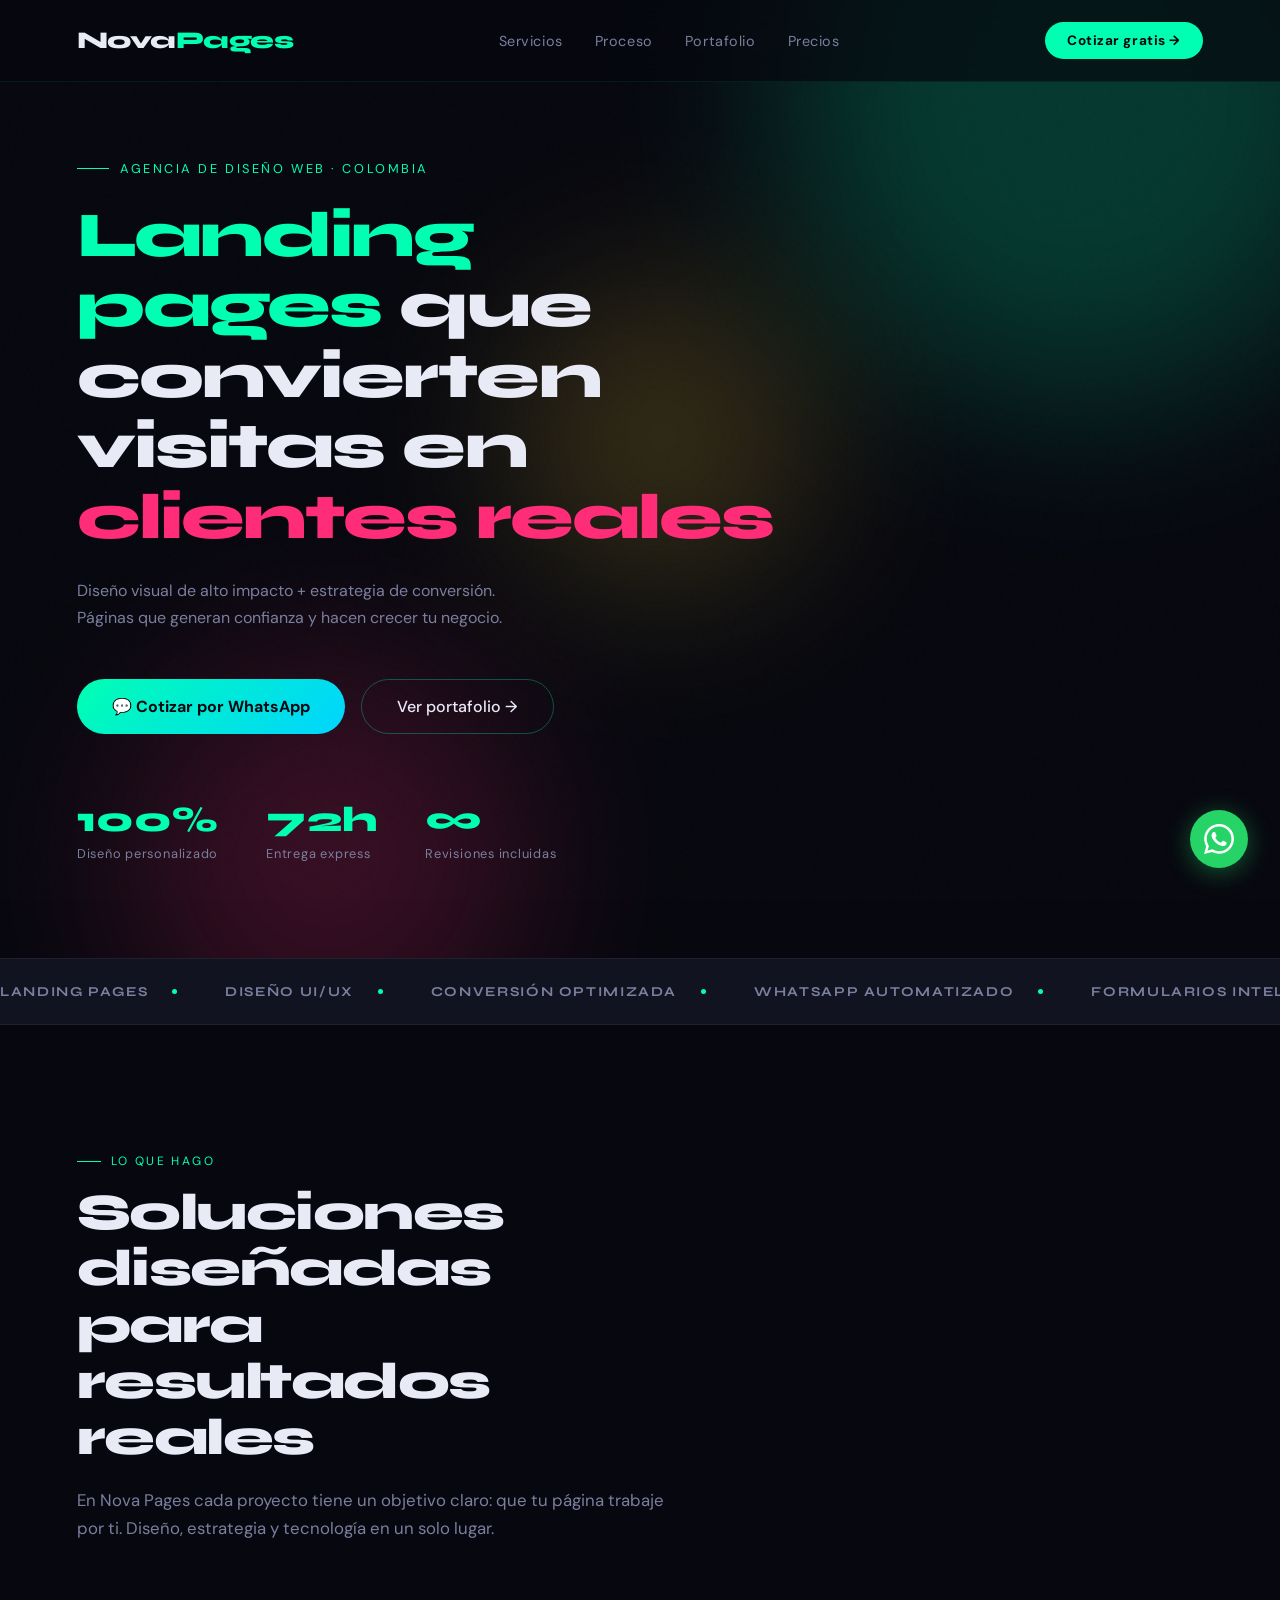
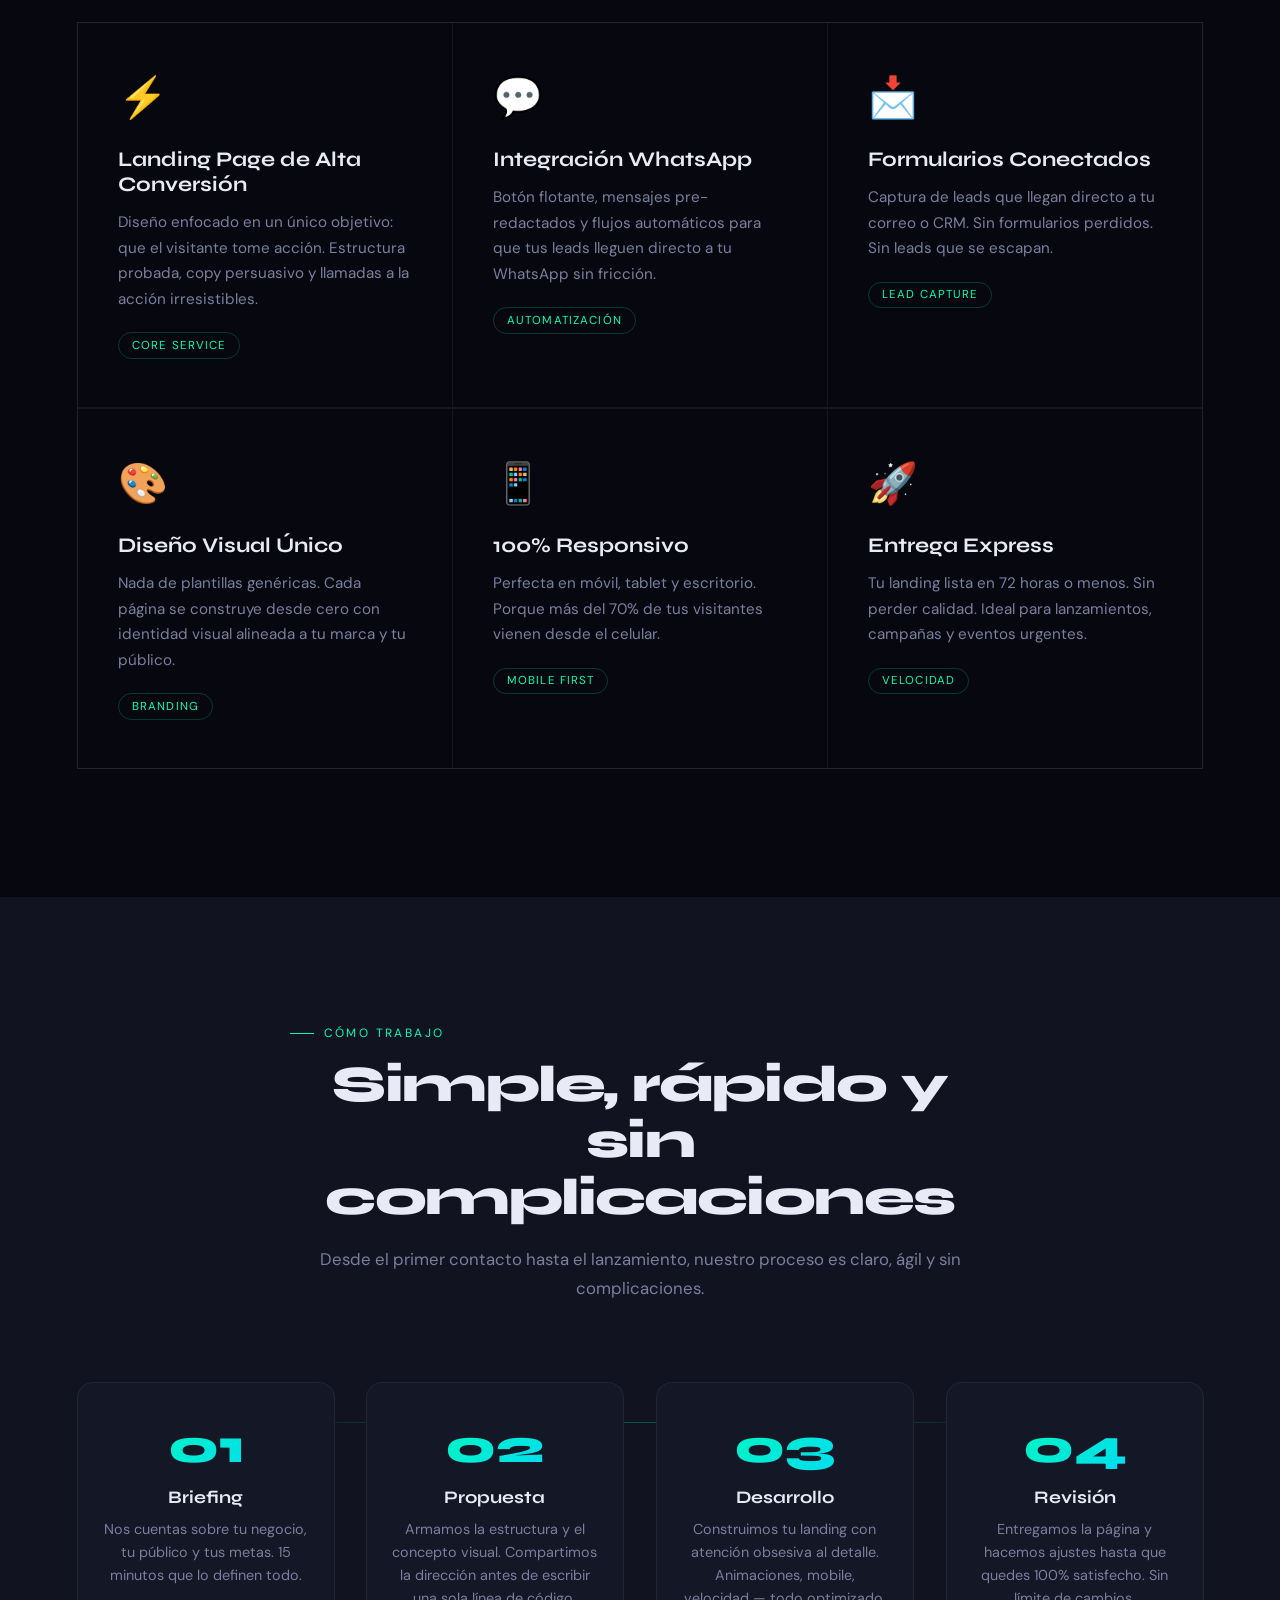
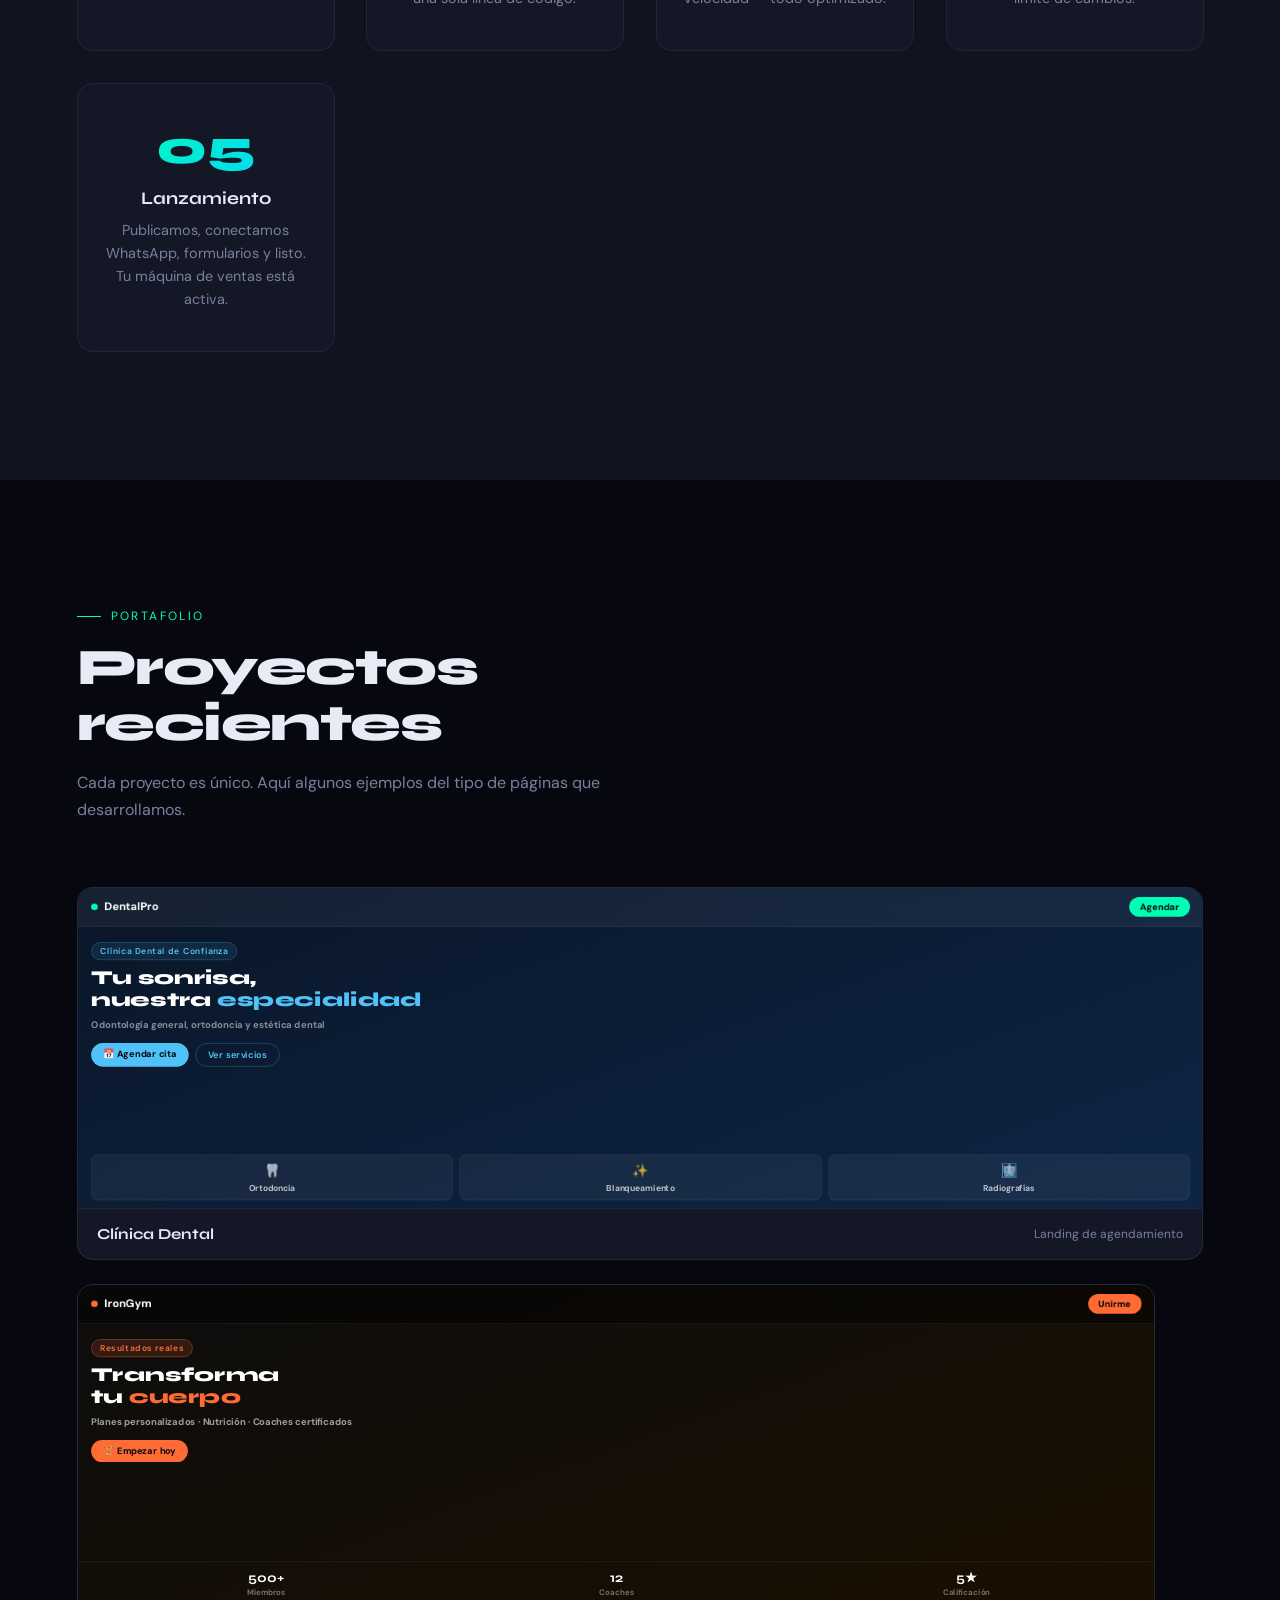
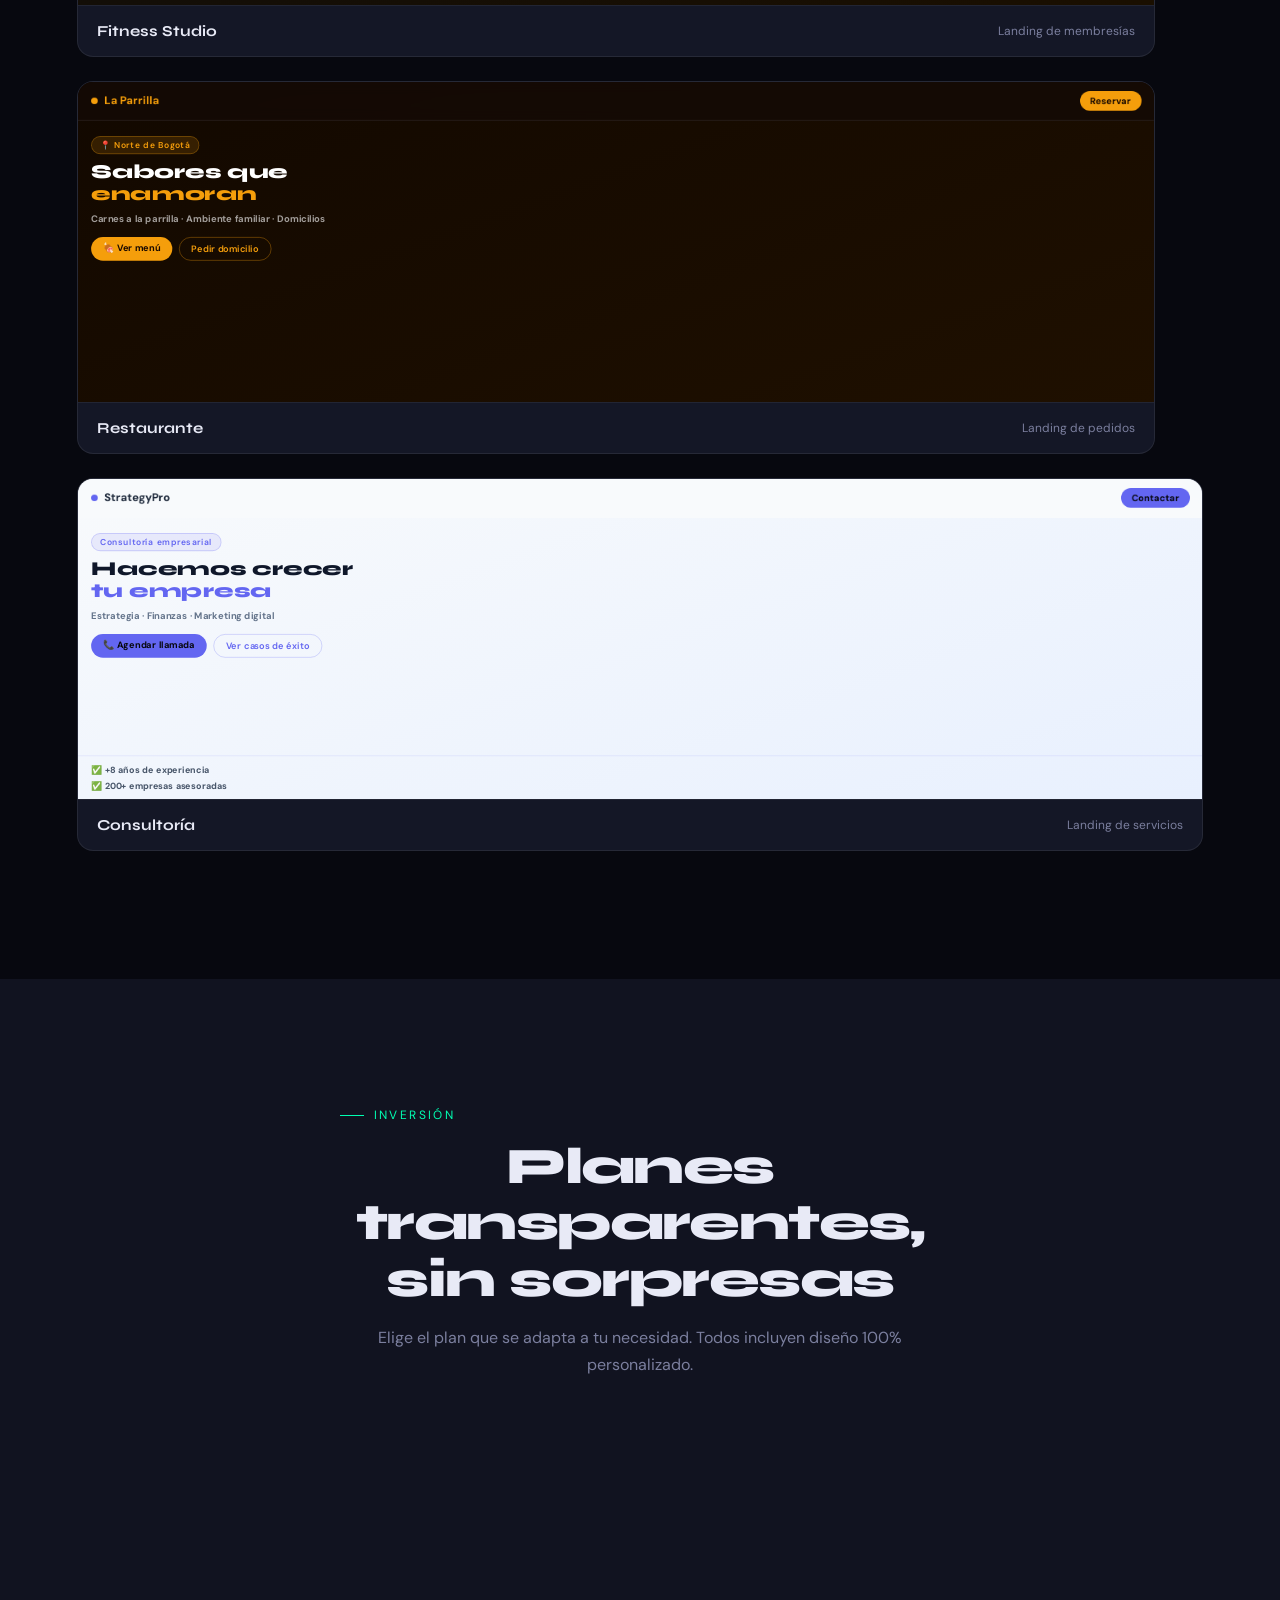
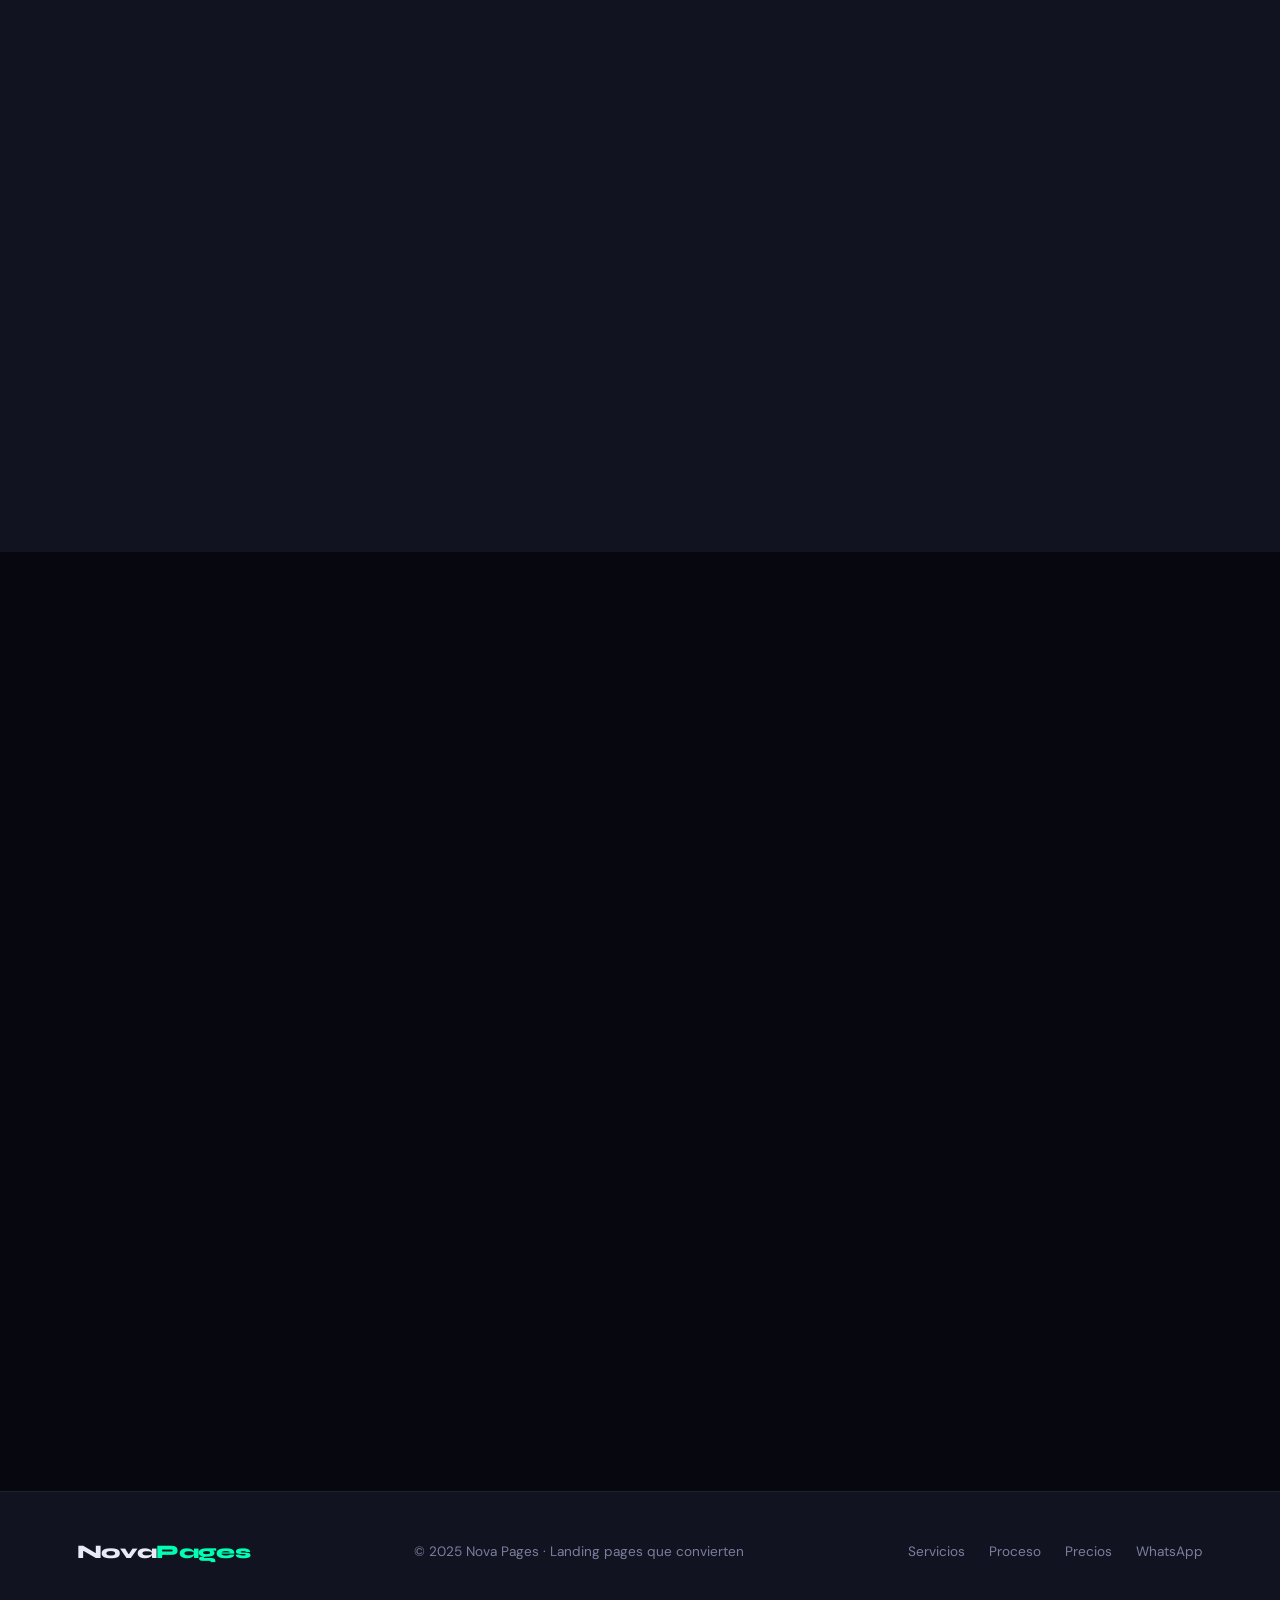
==== index.html @ 088a4b04 "Rename nova-pages.html to index.html" ====
<!DOCTYPE html>
<html lang="es">
<head>
<meta charset="UTF-8">
<meta name="viewport" content="width=device-width, initial-scale=1.0">
<title>Nova Pages — Landing Pages que Convierten</title>
<link href="https://fonts.googleapis.com/css2?family=Syne:wght@400;700;800&family=DM+Sans:ital,opsz,wght@0,9..40,300;0,9..40,400;1,9..40,300&display=swap" rel="stylesheet">
<style>
  :root {
    --neon: #00FFB2;
    --electric: #FF2D78;
    --gold: #FFD13A;
    --deep: #07080F;
    --mid: #111320;
    --card: #141726;
    --text: #E8EAF6;
    --muted: #7B7F9E;
  }

  *, *::before, *::after { box-sizing: border-box; margin: 0; padding: 0; }

  html { scroll-behavior: smooth; cursor: none; }

  body {
    font-family: 'DM Sans', sans-serif;
    background: var(--deep);
    color: var(--text);
    overflow-x: hidden;
    cursor: none;
  }

  * { cursor: none !important; }

  /* CURSOR */
  .cursor-dot {
    width: 8px; height: 8px;
    background: var(--neon);
    border-radius: 50%;
    position: fixed; top: 0; left: 0;
    pointer-events: none; z-index: 9999;
    transition: transform .1s;
  }
  .cursor-ring {
    width: 36px; height: 36px;
    border: 1.5px solid var(--neon);
    border-radius: 50%;
    position: fixed; top: 0; left: 0;
    pointer-events: none; z-index: 9998;
    transition: transform .18s ease, width .2s, height .2s, border-color .2s;
    opacity: .6;
  }
  body:hover .cursor-ring { opacity: 1; }

  /* NOISE OVERLAY */
  body::before {
    content: '';
    position: fixed; inset: 0;
    background-image: url("data:image/svg+xml,%3Csvg viewBox='0 0 256 256' xmlns='http://www.w3.org/2000/svg'%3E%3Cfilter id='noise'%3E%3CfeTurbulence type='fractalNoise' baseFrequency='0.9' numOctaves='4' stitchTiles='stitch'/%3E%3C/filter%3E%3Crect width='100%25' height='100%25' filter='url(%23noise)' opacity='0.04'/%3E%3C/svg%3E");
    pointer-events: none; z-index: 0; opacity: .4;
  }

  /* NAV */
  nav {
    position: fixed; top: 0; left: 0; right: 0; z-index: 100;
    display: flex; align-items: center; justify-content: space-between;
    padding: 1.4rem 6%;
    background: rgba(7,8,15,.7);
    backdrop-filter: blur(20px);
    border-bottom: 1px solid rgba(0,255,178,.08);
  }
  .logo {
    font-family: 'Syne', sans-serif;
    font-weight: 800; font-size: 1.5rem;
    letter-spacing: -.02em;
    color: var(--text);
  }
  .logo span { color: var(--neon); }
  .nav-links { display: flex; gap: 2rem; list-style: none; }
  .nav-links a {
    color: var(--muted); text-decoration: none;
    font-size: .9rem; letter-spacing: .04em;
    transition: color .2s;
  }
  .nav-links a:hover { color: var(--neon); }
  .nav-cta {
    background: var(--neon); color: var(--deep);
    font-weight: 700; font-size: .85rem;
    padding: .6rem 1.4rem; border-radius: 2rem;
    text-decoration: none; letter-spacing: .04em;
    transition: transform .2s, box-shadow .2s;
  }
  .nav-cta:hover { transform: scale(1.06); box-shadow: 0 0 24px rgba(0,255,178,.4); }

  /* HERO */
  .hero {
    min-height: 100vh;
    display: flex; flex-direction: column;
    justify-content: center; align-items: flex-start;
    padding: 10rem 6% 6rem;
    position: relative; overflow: hidden;
  }
  .hero-bg-orb {
    position: absolute; border-radius: 50%;
    filter: blur(90px); opacity: .2; pointer-events: none;
  }
  .orb1 { width: 600px; height: 600px; background: var(--neon); top: -200px; right: -100px; animation: float1 8s ease-in-out infinite; }
  .orb2 { width: 400px; height: 400px; background: var(--electric); bottom: -100px; left: 10%; animation: float2 10s ease-in-out infinite; }
  .orb3 { width: 300px; height: 300px; background: var(--gold); top: 30%; left: 40%; animation: float3 7s ease-in-out infinite; }

  @keyframes float1 { 0%,100%{transform:translate(0,0)} 50%{transform:translate(40px,-60px)} }
  @keyframes float2 { 0%,100%{transform:translate(0,0)} 50%{transform:translate(-30px,50px)} }
  @keyframes float3 { 0%,100%{transform:translate(0,0)} 50%{transform:translate(50px,30px)} }

  .hero-eyebrow {
    font-size: .8rem; letter-spacing: .2em; text-transform: uppercase;
    color: var(--neon); margin-bottom: 1.5rem;
    display: flex; align-items: center; gap: .7rem;
    opacity: 0; animation: fadeUp .8s .2s forwards;
  }
  .hero-eyebrow::before { content: ''; width: 2rem; height: 1px; background: var(--neon); }

  .hero h1 {
    font-family: 'Syne', sans-serif;
    font-size: clamp(2.2rem, 5vw, 4.2rem);
    font-weight: 800; line-height: 1.1;
    letter-spacing: -.03em;
    max-width: 700px;
    opacity: 0; animation: fadeUp .9s .35s forwards;
  }
  .hero h1 .accent { color: var(--neon); }
  .hero h1 .accent2 { color: var(--electric); }

  .hero-sub {
    max-width: 480px; margin-top: 1.5rem;
    font-size: 1rem; line-height: 1.7;
    color: var(--muted);
    opacity: 0; animation: fadeUp .9s .5s forwards;
  }

  .hero-actions {
    display: flex; gap: 1rem; margin-top: 3rem; flex-wrap: wrap;
    opacity: 0; animation: fadeUp .9s .65s forwards;
  }
  .btn-primary {
    background: linear-gradient(135deg, var(--neon), #00d4ff);
    color: var(--deep); font-weight: 700; font-size: 1rem;
    padding: 1rem 2.2rem; border-radius: 3rem;
    text-decoration: none; border: none; cursor: none;
    display: inline-flex; align-items: center; gap: .6rem;
    transition: transform .25s, box-shadow .25s;
  }
  .btn-primary:hover { transform: translateY(-3px); box-shadow: 0 16px 48px rgba(0,255,178,.35); }
  .btn-secondary {
    border: 1.5px solid rgba(0,255,178,.3); color: var(--text);
    padding: 1rem 2.2rem; border-radius: 3rem; text-decoration: none;
    font-size: 1rem; font-weight: 500;
    transition: border-color .2s, background .2s;
    cursor: none;
  }
  .btn-secondary:hover { border-color: var(--neon); background: rgba(0,255,178,.06); }

  .hero-stats {
    display: flex; gap: 3rem; margin-top: 4rem;
    opacity: 0; animation: fadeUp .9s .8s forwards;
  }
  .stat-num {
    font-family: 'Syne', sans-serif;
    font-size: 2.2rem; font-weight: 800; color: var(--neon);
  }
  .stat-label { font-size: .8rem; color: var(--muted); letter-spacing: .06em; margin-top: .2rem; }

  /* MARQUEE */
  .marquee-wrap {
    overflow: hidden; padding: 1.5rem 0;
    border-top: 1px solid rgba(255,255,255,.06);
    border-bottom: 1px solid rgba(255,255,255,.06);
    background: var(--mid);
  }
  .marquee-track {
    display: flex; gap: 3rem; width: max-content;
    animation: marquee 20s linear infinite;
  }
  .marquee-item {
    font-family: 'Syne', sans-serif;
    font-size: .85rem; font-weight: 700;
    letter-spacing: .12em; text-transform: uppercase;
    color: var(--muted); white-space: nowrap;
    display: flex; align-items: center; gap: 1.5rem;
  }
  .marquee-item .dot { width: 5px; height: 5px; background: var(--neon); border-radius: 50%; }
  @keyframes marquee { from{transform:translateX(0)} to{transform:translateX(-50%)} }

  /* SECTION BASE */
  section { position: relative; z-index: 1; }
  .section-label {
    font-size: .75rem; letter-spacing: .2em; text-transform: uppercase;
    color: var(--neon); margin-bottom: 1rem;
    display: flex; align-items: center; gap: .6rem;
  }
  .section-label::before { content: ''; width: 1.5rem; height: 1px; background: var(--neon); }
  .section-title {
    font-family: 'Syne', sans-serif;
    font-size: clamp(2rem, 4vw, 3.2rem);
    font-weight: 800; letter-spacing: -.03em;
    line-height: 1.1;
  }

  /* SERVICES */
  .services {
    padding: 8rem 6%;
    background: var(--deep);
  }
  .services-header { max-width: 600px; margin-bottom: 5rem; }
  .services-header p { color: var(--muted); font-size: 1.05rem; line-height: 1.7; margin-top: 1.2rem; }
  .services-grid {
    display: grid;
    grid-template-columns: repeat(auto-fit, minmax(300px, 1fr));
    gap: 1.5px;
    background: rgba(255,255,255,.06);
    border: 1.5px solid rgba(255,255,255,.06);
  }
  .service-card {
    background: var(--deep);
    padding: 3rem 2.5rem;
    transition: background .3s;
    position: relative; overflow: hidden;
  }
  .service-card::after {
    content: '';
    position: absolute; bottom: 0; left: 0; right: 0; height: 2px;
    background: linear-gradient(90deg, var(--neon), var(--electric));
    transform: scaleX(0); transform-origin: left;
    transition: transform .4s ease;
  }
  .service-card:hover { background: var(--card); }
  .service-card:hover::after { transform: scaleX(1); }
  .service-icon {
    font-size: 2.5rem; margin-bottom: 1.5rem;
    display: block;
  }
  .service-card h3 {
    font-family: 'Syne', sans-serif;
    font-size: 1.3rem; font-weight: 700; margin-bottom: .8rem;
  }
  .service-card p { color: var(--muted); font-size: .95rem; line-height: 1.7; }
  .service-tag {
    display: inline-block; margin-top: 1.2rem;
    font-size: .72rem; letter-spacing: .1em; text-transform: uppercase;
    color: var(--neon); border: 1px solid rgba(0,255,178,.2);
    padding: .3rem .8rem; border-radius: 2rem;
  }

  /* PROCESS */
  .process {
    padding: 8rem 6%;
    background: var(--mid);
  }
  .process-header { text-align: center; max-width: 700px; margin: 0 auto 5rem; }
  .process-header p { color: var(--muted); font-size: 1.05rem; line-height: 1.7; margin-top: 1.2rem; }
  .process-steps {
    display: grid;
    grid-template-columns: repeat(auto-fit, minmax(220px, 1fr));
    gap: 2rem; position: relative;
  }
  .process-steps::before {
    content: '';
    position: absolute; top: 2.5rem; left: 10%; right: 10%; height: 1px;
    background: linear-gradient(90deg, transparent, var(--neon), transparent);
    opacity: .3;
  }
  .step {
    text-align: center; padding: 2.5rem 1.5rem;
    background: var(--card); border-radius: 1rem;
    border: 1px solid rgba(255,255,255,.06);
    transition: transform .3s, border-color .3s;
  }
  .step:hover { transform: translateY(-8px); border-color: rgba(0,255,178,.3); }
  .step-num {
    font-family: 'Syne', sans-serif;
    font-size: 3rem; font-weight: 800;
    background: linear-gradient(135deg, var(--neon), #00d4ff);
    -webkit-background-clip: text; -webkit-text-fill-color: transparent;
    line-height: 1;
  }
  .step h3 {
    font-family: 'Syne', sans-serif;
    font-size: 1.1rem; font-weight: 700; margin: 1rem 0 .6rem;
  }
  .step p { color: var(--muted); font-size: .9rem; line-height: 1.6; }

  /* PORTFOLIO */
  .portfolio {
    padding: 8rem 6%;
    background: var(--deep);
  }
  .portfolio-header { max-width: 600px; margin-bottom: 4rem; }
  .portfolio-header p { color: var(--muted); margin-top: 1rem; line-height: 1.7; }
  .portfolio-grid {
    display: grid;
    grid-template-columns: repeat(12, 1fr);
    gap: 1.5rem;
  }
  .portfolio-item {
    border-radius: 1rem; overflow: hidden;
    position: relative; cursor: none;
    border: 1px solid rgba(255,255,255,.06);
  }
  .portfolio-item:nth-child(1) { grid-column: span 7; }
  .portfolio-item:nth-child(2) { grid-column: span 5; }
  .portfolio-item:nth-child(3) { grid-column: span 5; }
  .portfolio-item:nth-child(4) { grid-column: span 7; }
  .portfolio-mock {
    height: 280px; display: flex; align-items: center; justify-content: center;
    font-family: 'Syne', sans-serif; font-size: 1.1rem; font-weight: 700;
    position: relative; overflow: hidden;
    transition: transform .5s;
  }
  .portfolio-item:hover .portfolio-mock { transform: scale(1.04); }
  .portfolio-mock-1 { background: linear-gradient(135deg, #0D1117, #1a0a2e); }
  .portfolio-mock-2 { background: linear-gradient(135deg, #0a1628, #0d3854); }
  .portfolio-mock-3 { background: linear-gradient(135deg, #1a0a0a, #3d0c0c); }
  .portfolio-mock-4 { background: linear-gradient(135deg, #0a1a0a, #0c3d14); }
  .mock-ui {
    position: absolute; inset: 0; padding: 1.5rem;
    display: flex; flex-direction: column; gap: .7rem;
  }
  .mock-bar { height: 6px; border-radius: 3px; background: rgba(255,255,255,.15); }
  .mock-bar.short { width: 40%; }
  .mock-bar.med { width: 65%; }
  .mock-bar.accent { background: var(--neon); width: 30%; height: 8px; }
  .mock-block {
    width: 100%; flex: 1;
    background: rgba(255,255,255,.05); border-radius: .5rem;
    display: flex; align-items: center; justify-content: center;
    font-size: 2rem;
  }
  .portfolio-overlay {
    position: absolute; inset: 0;
    background: rgba(7,8,15,.85);
    display: flex; flex-direction: column;
    align-items: center; justify-content: center;
    opacity: 0; transition: opacity .35s;
    gap: .5rem;
  }
  .portfolio-item:hover .portfolio-overlay { opacity: 1; }
  .portfolio-overlay span {
    font-family: 'Syne', sans-serif; font-weight: 700; font-size: 1.1rem;
  }
  .portfolio-overlay small { color: var(--muted); font-size: .85rem; }
  .coming-badge {
    background: rgba(255,213,58,.15); color: var(--gold);
    border: 1px solid rgba(255,213,58,.3);
    font-size: .7rem; letter-spacing: .1em; text-transform: uppercase;
    padding: .25rem .7rem; border-radius: 2rem;
  }

  /* PRICING */
  .pricing {
    padding: 8rem 6%;
    background: var(--mid);
  }
  .pricing-header { text-align: center; max-width: 600px; margin: 0 auto 5rem; }
  .pricing-header p { color: var(--muted); margin-top: 1rem; line-height: 1.7; }
  .pricing-grid {
    display: grid;
    grid-template-columns: repeat(auto-fit, minmax(280px, 1fr));
    gap: 1.5rem; max-width: 1000px; margin: 0 auto;
  }
  .price-card {
    background: var(--card);
    border: 1px solid rgba(255,255,255,.08);
    border-radius: 1.2rem; padding: 2.5rem;
    transition: transform .3s, border-color .3s;
    position: relative; overflow: hidden;
  }
  .price-card:hover { transform: translateY(-6px); }
  .price-card.featured {
    border-color: var(--neon);
    background: linear-gradient(135deg, rgba(0,255,178,.05), var(--card));
  }
  .price-card.featured::before {
    content: 'MÁS POPULAR';
    position: absolute; top: 1.2rem; right: 1.2rem;
    font-size: .65rem; letter-spacing: .12em;
    background: var(--neon); color: var(--deep);
    padding: .25rem .7rem; border-radius: 2rem; font-weight: 700;
  }
  .price-tier {
    font-family: 'Syne', sans-serif; font-size: .8rem;
    font-weight: 700; letter-spacing: .15em; text-transform: uppercase;
    color: var(--muted); margin-bottom: 1rem;
  }
  .price-amount {
    font-family: 'Syne', sans-serif; font-size: 3rem;
    font-weight: 800; line-height: 1; margin-bottom: .4rem;
  }
  .price-amount span { font-size: 1.2rem; color: var(--muted); }
  .price-desc { color: var(--muted); font-size: .9rem; margin-bottom: 2rem; }
  .price-features { list-style: none; display: flex; flex-direction: column; gap: .8rem; margin-bottom: 2rem; }
  .price-features li {
    font-size: .9rem; color: var(--text);
    display: flex; align-items: center; gap: .6rem;
  }
  .price-features li::before {
    content: '✓'; color: var(--neon);
    font-weight: 700; font-size: .9rem;
    flex-shrink: 0;
  }
  .price-btn {
    display: block; text-align: center; text-decoration: none;
    padding: .9rem; border-radius: 2rem;
    font-weight: 700; font-size: .9rem;
    transition: transform .2s, box-shadow .2s; cursor: none;
  }
  .price-btn.outlined {
    border: 1.5px solid rgba(255,255,255,.2); color: var(--text);
  }
  .price-btn.outlined:hover { border-color: var(--neon); }
  .price-btn.filled {
    background: linear-gradient(135deg, var(--neon), #00d4ff);
    color: var(--deep);
  }
  .price-btn.filled:hover { transform: translateY(-2px); box-shadow: 0 12px 30px rgba(0,255,178,.3); }

  /* CONTACT */
  .contact {
    padding: 8rem 6%;
    background: var(--deep);
    display: grid; grid-template-columns: 1fr 1fr; gap: 6rem;
    align-items: start;
  }
  .contact-info h2 {
    font-family: 'Syne', sans-serif;
    font-size: clamp(2rem, 4vw, 3rem);
    font-weight: 800; letter-spacing: -.03em;
    line-height: 1.1; margin-bottom: 1.5rem;
  }
  .contact-info p { color: var(--muted); font-size: 1rem; line-height: 1.8; margin-bottom: 2.5rem; }
  .contact-channels { display: flex; flex-direction: column; gap: 1rem; }
  .channel {
    display: flex; align-items: center; gap: 1rem;
    padding: 1.2rem 1.5rem;
    background: var(--card); border-radius: .8rem;
    border: 1px solid rgba(255,255,255,.06);
    text-decoration: none; color: var(--text);
    transition: border-color .2s, transform .2s;
    cursor: none;
  }
  .channel:hover { border-color: var(--neon); transform: translateX(6px); }
  .channel-icon { font-size: 1.5rem; }
  .channel-label { font-size: .75rem; color: var(--muted); }
  .channel-value { font-weight: 600; font-size: .95rem; }

  /* FORM */
  .contact-form {
    background: var(--card);
    border: 1px solid rgba(255,255,255,.08);
    border-radius: 1.2rem; padding: 2.5rem;
  }
  .contact-form h3 {
    font-family: 'Syne', sans-serif; font-size: 1.4rem;
    font-weight: 700; margin-bottom: 2rem;
  }
  .form-group { margin-bottom: 1.4rem; }
  .form-group label {
    display: block; font-size: .8rem;
    letter-spacing: .08em; text-transform: uppercase;
    color: var(--muted); margin-bottom: .5rem;
  }
  .form-group input,
  .form-group select,
  .form-group textarea {
    width: 100%; background: var(--deep);
    border: 1px solid rgba(255,255,255,.1);
    border-radius: .6rem; padding: .9rem 1.1rem;
    color: var(--text); font-family: 'DM Sans', sans-serif;
    font-size: .95rem; outline: none; cursor: none;
    transition: border-color .2s;
    resize: vertical;
  }
  .form-group input:focus,
  .form-group select:focus,
  .form-group textarea:focus { border-color: var(--neon); }
  .form-group select option { background: var(--card); }
  .form-row { display: grid; grid-template-columns: 1fr 1fr; gap: 1rem; }
  .form-submit {
    width: 100%; padding: 1rem;
    background: linear-gradient(135deg, var(--neon), #00d4ff);
    color: var(--deep); font-weight: 700; font-size: 1rem;
    border: none; border-radius: 2rem; cursor: none;
    display: flex; align-items: center; justify-content: center; gap: .6rem;
    transition: transform .2s, box-shadow .2s;
    font-family: 'DM Sans', sans-serif;
  }
  .form-submit:hover { transform: translateY(-2px); box-shadow: 0 12px 32px rgba(0,255,178,.35); }
  .form-note { text-align: center; color: var(--muted); font-size: .8rem; margin-top: .8rem; }

  /* FOOTER */
  footer {
    background: var(--mid);
    border-top: 1px solid rgba(255,255,255,.06);
    padding: 3rem 6%;
    display: flex; align-items: center; justify-content: space-between;
    flex-wrap: wrap; gap: 1.5rem;
  }
  footer .logo { font-size: 1.2rem; }
  footer p { color: var(--muted); font-size: .85rem; }
  .footer-links { display: flex; gap: 1.5rem; }
  .footer-links a { color: var(--muted); text-decoration: none; font-size: .85rem; transition: color .2s; }
  .footer-links a:hover { color: var(--neon); }

  /* WA FLOAT */
  .wa-float {
    position: fixed; bottom: 2rem; right: 2rem; z-index: 200;
    width: 58px; height: 58px;
    background: #25D366; border-radius: 50%;
    display: flex; align-items: center; justify-content: center;
    text-decoration: none; cursor: none;
    box-shadow: 0 4px 24px rgba(37,211,102,.4);
    animation: waPulse 2.5s ease-in-out infinite;
    transition: transform .2s;
  }
  .wa-float:hover { transform: scale(1.12); }
  @keyframes waPulse {
    0%,100%{box-shadow:0 4px 24px rgba(37,211,102,.4)}
    50%{box-shadow:0 4px 40px rgba(37,211,102,.7)}
  }
  .wa-float svg { width: 30px; height: 30px; fill: #fff; }
  .wa-tooltip {
    position: absolute; right: 70px;
    background: var(--card); color: var(--text);
    font-size: .78rem; white-space: nowrap;
    padding: .4rem .9rem; border-radius: .5rem;
    border: 1px solid rgba(255,255,255,.08);
    opacity: 0; pointer-events: none;
    transition: opacity .2s; transform: translateY(-50%); top: 50%;
  }
  .wa-float:hover .wa-tooltip { opacity: 1; }

  /* SCROLL REVEAL */
  .reveal {
    opacity: 0; transform: translateY(30px);
    transition: opacity .6s ease, transform .6s ease;
    will-change: opacity, transform;
  }
  .reveal.visible { opacity: 1 !important; transform: translateY(0) !important; }

  /* ANIMATIONS */
  @keyframes fadeUp {
    from { opacity: 0; transform: translateY(30px); }
    to { opacity: 1; transform: translateY(0); }
  }

  /* RESPONSIVE */
  @media (max-width: 900px) {
    .portfolio-item:nth-child(1),
    .portfolio-item:nth-child(2),
    .portfolio-item:nth-child(3),
    .portfolio-item:nth-child(4) { grid-column: span 12; }
    .contact { grid-template-columns: 1fr; gap: 3rem; }
    .nav-links { display: none; }
    .process-steps::before { display: none; }
  }
  @media (max-width: 600px) {
    .hero-stats { gap: 1.5rem; }
    .form-row { grid-template-columns: 1fr; }
    footer { flex-direction: column; text-align: center; }
    .footer-links { justify-content: center; }
  }

  /* SUCCESS MSG */
  .success-msg {
    display: none; text-align: center; padding: 2rem;
    color: var(--neon);
  }
  .success-msg .check { font-size: 3rem; margin-bottom: 1rem; }
  .success-msg h4 { font-family: 'Syne', sans-serif; font-size: 1.3rem; margin-bottom: .5rem; }
  .success-msg p { color: var(--muted); font-size: .9rem; }

  /* PORTFOLIO DEMOS */
  .portfolio-grid {
    display: grid;
    grid-template-columns: repeat(2, 1fr);
    gap: 1.5rem;
  }
  .portfolio-item {
    border-radius: 1rem; overflow: hidden;
    border: 1px solid rgba(255,255,255,.08);
    background: var(--card);
    transition: transform .3s, border-color .3s;
  }
  .portfolio-item:hover { transform: translateY(-6px); border-color: rgba(0,255,178,.25); }
  .portfolio-mock {
    height: 320px; overflow: hidden; position: relative;
  }
  .portfolio-mock-dental { background: linear-gradient(160deg, #0a1628 0%, #0d2545 100%); }
  .portfolio-mock-fitness { background: linear-gradient(160deg, #0d0d0d 0%, #1a0f00 100%); }
  .portfolio-mock-resto { background: linear-gradient(160deg, #120800 0%, #1f1000 100%); }
  .portfolio-mock-consult { background: linear-gradient(160deg, #f8fafc 0%, #e8f0fe 100%); }

  .demo-frame {
    position: absolute; inset: 0;
    display: flex; flex-direction: column;
    font-family: 'DM Sans', sans-serif;
    transform: scale(0.82); transform-origin: top left;
    width: 122%; height: 122%;
  }
  .demo-nav {
    display: flex; align-items: center; gap: .5rem;
    padding: .7rem 1rem;
    background: rgba(255,255,255,.05);
    backdrop-filter: blur(8px);
    border-bottom: 1px solid rgba(255,255,255,.06);
  }
  .dark-nav { background: rgba(0,0,0,.4) !important; }
  .demo-logo-dot { width: 8px; height: 8px; border-radius: 50%; background: #00FFB2; flex-shrink: 0; }
  .demo-logo-text { font-weight: 700; font-size: .85rem; color: #fff; flex: 1; }
  .demo-nav-btn {
    font-size: .7rem; font-weight: 700; padding: .3rem .8rem;
    background: #00FFB2; color: #07080F; border-radius: 2rem;
  }
  .demo-hero-dental, .demo-hero-fitness, .demo-hero-resto, .demo-hero-consult {
    flex: 1; padding: 1.2rem 1rem .8rem;
    display: flex; flex-direction: column; gap: .5rem;
  }
  .demo-badge {
    display: inline-flex; align-items: center;
    font-size: .65rem; font-weight: 600; letter-spacing: .06em;
    background: rgba(79,195,247,.1); color: #4FC3F7;
    border: 1px solid rgba(79,195,247,.2);
    padding: .2rem .6rem; border-radius: 2rem;
    width: fit-content;
  }
  .demo-h1 { font-family: 'Syne', sans-serif; font-size: 1.5rem; font-weight: 800; line-height: 1.15; color: #fff; }
  .demo-sub { font-size: .72rem; color: rgba(255,255,255,.5); line-height: 1.5; }
  .demo-cta-row { display: flex; gap: .5rem; margin-top: .3rem; flex-wrap: wrap; }
  .demo-btn-fill {
    font-size: .7rem; font-weight: 700; padding: .4rem .9rem;
    background: #4FC3F7; color: #07080F; border-radius: 2rem;
  }
  .demo-btn-out {
    font-size: .7rem; font-weight: 600; padding: .4rem .9rem;
    border: 1px solid rgba(79,195,247,.3); color: #4FC3F7; border-radius: 2rem;
  }
  .demo-cards-row {
    display: flex; gap: .5rem; padding: .6rem 1rem;
  }
  .demo-card-sm {
    flex: 1; background: rgba(255,255,255,.05); border-radius: .5rem;
    padding: .5rem; text-align: center; font-size: .65rem;
    color: rgba(255,255,255,.7); display: flex; flex-direction: column;
    align-items: center; gap: .25rem; border: 1px solid rgba(255,255,255,.06);
  }
  .demo-card-sm span { font-size: 1rem; }
  .demo-stats-row {
    display: flex; gap: 0; padding: .6rem 1rem;
    border-top: 1px solid rgba(255,255,255,.06);
  }
  .demo-stat {
    flex: 1; text-align: center;
    display: flex; flex-direction: column; gap: .1rem;
  }
  .demo-stat strong { font-size: 1rem; color: #fff; font-family: 'Syne', sans-serif; }
  .demo-stat small { font-size: .6rem; color: rgba(255,255,255,.4); }
  .demo-trust-row {
    display: flex; flex-direction: column; gap: .3rem;
    padding: .6rem 1rem;
    border-top: 1px solid rgba(99,102,241,.1);
  }
  .demo-trust-item { font-size: .68rem; color: #475569; }

  .portfolio-label {
    padding: 1rem 1.2rem;
    display: flex; align-items: center; justify-content: space-between;
    border-top: 1px solid rgba(255,255,255,.06);
  }
  .portfolio-name { font-family: 'Syne', sans-serif; font-weight: 700; font-size: .95rem; }
  .portfolio-type { font-size: .75rem; color: var(--muted); }

  @media (max-width: 700px) {
    .portfolio-grid { grid-template-columns: 1fr; }
  }

</style>
</head>
<body>

<!-- CURSOR -->
<div class="cursor-dot" id="cursorDot"></div>
<div class="cursor-ring" id="cursorRing"></div>

<!-- NAV -->
<nav>
  <div class="logo">Nova<span>Pages</span></div>
  <ul class="nav-links">
    <li><a href="#servicios">Servicios</a></li>
    <li><a href="#proceso">Proceso</a></li>
    <li><a href="#portafolio">Portafolio</a></li>
    <li><a href="#precios">Precios</a></li>
  </ul>
  <a href="#contacto" class="nav-cta">Cotizar gratis →</a>
</nav>

<!-- HERO -->
<section class="hero">
  <div class="hero-bg-orb orb1"></div>
  <div class="hero-bg-orb orb2"></div>
  <div class="hero-bg-orb orb3"></div>

  <div class="hero-eyebrow">Agencia de diseño web · Colombia</div>

  <h1>
    <span class="accent">Landing pages</span> que convierten<br>visitas en <span class="accent2">clientes reales</span>
  </h1>

  <p class="hero-sub">
    Diseño visual de alto impacto + estrategia de conversión.<br>
    Páginas que generan confianza y hacen crecer tu negocio.
  </p>

  <div class="hero-actions">
    <a href="https://wa.me/573138052060?text=Hola%2C%20quiero%20cotizar%20una%20landing%20page%20con%20Nova%20Pages%20🚀" target="_blank" class="btn-primary">
      💬 Cotizar por WhatsApp
    </a>
    <a href="#portafolio" class="btn-secondary">Ver portafolio →</a>
  </div>

  <div class="hero-stats">
    <div>
      <div class="stat-num">100%</div>
      <div class="stat-label">Diseño personalizado</div>
    </div>
    <div>
      <div class="stat-num">72h</div>
      <div class="stat-label">Entrega express</div>
    </div>
    <div>
      <div class="stat-num">∞</div>
      <div class="stat-label">Revisiones incluidas</div>
    </div>
  </div>
</section>

<!-- MARQUEE -->
<div class="marquee-wrap">
  <div class="marquee-track">
    <div class="marquee-item"><span>Landing Pages</span><span class="dot"></span></div>
    <div class="marquee-item"><span>Diseño UI/UX</span><span class="dot"></span></div>
    <div class="marquee-item"><span>Conversión Optimizada</span><span class="dot"></span></div>
    <div class="marquee-item"><span>WhatsApp Automatizado</span><span class="dot"></span></div>
    <div class="marquee-item"><span>Formularios Inteligentes</span><span class="dot"></span></div>
    <div class="marquee-item"><span>Diseño Responsivo</span><span class="dot"></span></div>
    <div class="marquee-item"><span>SEO Básico</span><span class="dot"></span></div>
    <div class="marquee-item"><span>Entrega Rápida</span><span class="dot"></span></div>
    <!-- Duplicate for seamless loop -->
    <div class="marquee-item"><span>Landing Pages</span><span class="dot"></span></div>
    <div class="marquee-item"><span>Diseño UI/UX</span><span class="dot"></span></div>
    <div class="marquee-item"><span>Conversión Optimizada</span><span class="dot"></span></div>
    <div class="marquee-item"><span>WhatsApp Automatizado</span><span class="dot"></span></div>
    <div class="marquee-item"><span>Formularios Inteligentes</span><span class="dot"></span></div>
    <div class="marquee-item"><span>Diseño Responsivo</span><span class="dot"></span></div>
    <div class="marquee-item"><span>SEO Básico</span><span class="dot"></span></div>
    <div class="marquee-item"><span>Entrega Rápida</span><span class="dot"></span></div>
  </div>
</div>

<!-- SERVICES -->
<section class="services" id="servicios">
  <div class="services-header reveal">
    <div class="section-label">Lo que hago</div>
    <h2 class="section-title">Soluciones diseñadas<br>para resultados reales</h2>
    <p>En Nova Pages cada proyecto tiene un objetivo claro: que tu página trabaje por ti. Diseño, estrategia y tecnología en un solo lugar.</p>
  </div>

  <div class="services-grid">
    <div class="service-card reveal">
      <span class="service-icon">⚡</span>
      <h3>Landing Page de Alta Conversión</h3>
      <p>Diseño enfocado en un único objetivo: que el visitante tome acción. Estructura probada, copy persuasivo y llamadas a la acción irresistibles.</p>
      <span class="service-tag">Core service</span>
    </div>
    <div class="service-card reveal">
      <span class="service-icon">💬</span>
      <h3>Integración WhatsApp</h3>
      <p>Botón flotante, mensajes pre-redactados y flujos automáticos para que tus leads lleguen directo a tu WhatsApp sin fricción.</p>
      <span class="service-tag">Automatización</span>
    </div>
    <div class="service-card reveal">
      <span class="service-icon">📩</span>
      <h3>Formularios Conectados</h3>
      <p>Captura de leads que llegan directo a tu correo o CRM. Sin formularios perdidos. Sin leads que se escapan.</p>
      <span class="service-tag">Lead capture</span>
    </div>
    <div class="service-card reveal">
      <span class="service-icon">🎨</span>
      <h3>Diseño Visual Único</h3>
      <p>Nada de plantillas genéricas. Cada página se construye desde cero con identidad visual alineada a tu marca y tu público.</p>
      <span class="service-tag">Branding</span>
    </div>
    <div class="service-card reveal">
      <span class="service-icon">📱</span>
      <h3>100% Responsivo</h3>
      <p>Perfecta en móvil, tablet y escritorio. Porque más del 70% de tus visitantes vienen desde el celular.</p>
      <span class="service-tag">Mobile first</span>
    </div>
    <div class="service-card reveal">
      <span class="service-icon">🚀</span>
      <h3>Entrega Express</h3>
      <p>Tu landing lista en 72 horas o menos. Sin perder calidad. Ideal para lanzamientos, campañas y eventos urgentes.</p>
      <span class="service-tag">Velocidad</span>
    </div>
  </div>
</section>

<!-- PROCESS -->
<section class="process" id="proceso">
  <div class="process-header reveal">
    <div class="section-label">Cómo trabajo</div>
    <h2 class="section-title">Simple, rápido y sin complicaciones</h2>
    <p>Desde el primer contacto hasta el lanzamiento, nuestro proceso es claro, ágil y sin complicaciones.</p>
  </div>

  <div class="process-steps">
    <div class="step reveal">
      <div class="step-num">01</div>
      <h3>Briefing</h3>
      <p>Nos cuentas sobre tu negocio, tu público y tus metas. 15 minutos que lo definen todo.</p>
    </div>
    <div class="step reveal">
      <div class="step-num">02</div>
      <h3>Propuesta</h3>
      <p>Armamos la estructura y el concepto visual. Compartimos la dirección antes de escribir una sola línea de código.</p>
    </div>
    <div class="step reveal">
      <div class="step-num">03</div>
      <h3>Desarrollo</h3>
      <p>Construimos tu landing con atención obsesiva al detalle. Animaciones, mobile, velocidad — todo optimizado.</p>
    </div>
    <div class="step reveal">
      <div class="step-num">04</div>
      <h3>Revisión</h3>
      <p>Entregamos la página y hacemos ajustes hasta que quedes 100% satisfecho. Sin límite de cambios.</p>
    </div>
    <div class="step reveal">
      <div class="step-num">05</div>
      <h3>Lanzamiento</h3>
      <p>Publicamos, conectamos WhatsApp, formularios y listo. Tu máquina de ventas está activa.</p>
    </div>
  </div>
</section>

<!-- PORTFOLIO -->
<section class="portfolio" id="portafolio">
  <div class="portfolio-header reveal">
    <div class="section-label">Portafolio</div>
    <h2 class="section-title">Proyectos recientes</h2>
    <p>Cada proyecto es único. Aquí algunos ejemplos del tipo de páginas que desarrollamos.</p>
  </div>

  <div class="portfolio-grid">

    <!-- DENTAL -->
    <div class="portfolio-item reveal">
      <div class="portfolio-mock portfolio-mock-dental">
        <div class="demo-frame">
          <div class="demo-nav"><span class="demo-logo-dot"></span><span class="demo-logo-text">DentalPro</span><span class="demo-nav-btn">Agendar</span></div>
          <div class="demo-hero-dental">
            <div class="demo-badge">Clínica Dental de Confianza</div>
            <div class="demo-h1">Tu sonrisa,<br>nuestra <span style="color:#4FC3F7">especialidad</span></div>
            <div class="demo-sub">Odontología general, ortodoncia y estética dental</div>
            <div class="demo-cta-row"><div class="demo-btn-fill">📅 Agendar cita</div><div class="demo-btn-out">Ver servicios</div></div>
          </div>
          <div class="demo-cards-row">
            <div class="demo-card-sm"><span>🦷</span><div>Ortodoncia</div></div>
            <div class="demo-card-sm"><span>✨</span><div>Blanqueamiento</div></div>
            <div class="demo-card-sm"><span>🩻</span><div>Radiografías</div></div>
          </div>
        </div>
      </div>
      <div class="portfolio-label">
        <span class="portfolio-name">Clínica Dental</span>
        <span class="portfolio-type">Landing de agendamiento</span>
      </div>
    </div>

    <!-- FITNESS -->
    <div class="portfolio-item reveal">
      <div class="portfolio-mock portfolio-mock-fitness">
        <div class="demo-frame">
          <div class="demo-nav dark-nav"><span class="demo-logo-dot" style="background:#FF6B35"></span><span class="demo-logo-text">IronGym</span><span class="demo-nav-btn" style="background:#FF6B35">Unirme</span></div>
          <div class="demo-hero-fitness">
            <div class="demo-badge" style="background:rgba(255,107,53,.15);color:#FF6B35;border-color:rgba(255,107,53,.3)">Resultados reales</div>
            <div class="demo-h1" style="color:#fff">Transforma<br>tu <span style="color:#FF6B35">cuerpo</span></div>
            <div class="demo-sub" style="color:rgba(255,255,255,.6)">Planes personalizados · Nutrición · Coaches certificados</div>
            <div class="demo-cta-row"><div class="demo-btn-fill" style="background:#FF6B35">🏋️ Empezar hoy</div></div>
          </div>
          <div class="demo-stats-row">
            <div class="demo-stat"><strong>500+</strong><small>Miembros</small></div>
            <div class="demo-stat"><strong>12</strong><small>Coaches</small></div>
            <div class="demo-stat"><strong>5★</strong><small>Calificación</small></div>
          </div>
        </div>
      </div>
      <div class="portfolio-label">
        <span class="portfolio-name">Fitness Studio</span>
        <span class="portfolio-type">Landing de membresías</span>
      </div>
    </div>

    <!-- RESTAURANTE -->
    <div class="portfolio-item reveal">
      <div class="portfolio-mock portfolio-mock-resto">
        <div class="demo-frame">
          <div class="demo-nav" style="background:rgba(20,10,5,.9)"><span class="demo-logo-dot" style="background:#F59E0B"></span><span class="demo-logo-text" style="color:#F59E0B">La Parrilla</span><span class="demo-nav-btn" style="background:#F59E0B;color:#1a0a00">Reservar</span></div>
          <div class="demo-hero-resto">
            <div class="demo-badge" style="background:rgba(245,158,11,.15);color:#F59E0B;border-color:rgba(245,158,11,.3)">📍 Norte de Bogotá</div>
            <div class="demo-h1" style="color:#fff">Sabores que<br><span style="color:#F59E0B">enamoran</span></div>
            <div class="demo-sub" style="color:rgba(255,255,255,.6)">Carnes a la parrilla · Ambiente familiar · Domicilios</div>
            <div class="demo-cta-row"><div class="demo-btn-fill" style="background:#F59E0B;color:#1a0a00">🍖 Ver menú</div><div class="demo-btn-out" style="border-color:rgba(245,158,11,.4);color:#F59E0B">Pedir domicilio</div></div>
          </div>
        </div>
      </div>
      <div class="portfolio-label">
        <span class="portfolio-name">Restaurante</span>
        <span class="portfolio-type">Landing de pedidos</span>
      </div>
    </div>

    <!-- CONSULTORIA -->
    <div class="portfolio-item reveal">
      <div class="portfolio-mock portfolio-mock-consult">
        <div class="demo-frame">
          <div class="demo-nav" style="background:rgba(248,250,252,.95)"><span class="demo-logo-dot" style="background:#6366F1"></span><span class="demo-logo-text" style="color:#1e293b">StrategyPro</span><span class="demo-nav-btn" style="background:#6366F1">Contactar</span></div>
          <div class="demo-hero-consult">
            <div class="demo-badge" style="background:rgba(99,102,241,.1);color:#6366F1;border-color:rgba(99,102,241,.25)">Consultoría empresarial</div>
            <div class="demo-h1" style="color:#0f172a">Hacemos crecer<br><span style="color:#6366F1">tu empresa</span></div>
            <div class="demo-sub" style="color:#64748b">Estrategia · Finanzas · Marketing digital</div>
            <div class="demo-cta-row"><div class="demo-btn-fill" style="background:#6366F1">📞 Agendar llamada</div><div class="demo-btn-out" style="border-color:rgba(99,102,241,.3);color:#6366F1">Ver casos de éxito</div></div>
          </div>
          <div class="demo-trust-row">
            <div class="demo-trust-item">✅ +8 años de experiencia</div>
            <div class="demo-trust-item">✅ 200+ empresas asesoradas</div>
          </div>
        </div>
      </div>
      <div class="portfolio-label">
        <span class="portfolio-name">Consultoría</span>
        <span class="portfolio-type">Landing de servicios</span>
      </div>
    </div>

  </div>
</div>
</section>

<!-- PRICING -->
<section class="pricing" id="precios">
  <div class="pricing-header reveal">
    <div class="section-label">Inversión</div>
    <h2 class="section-title">Planes transparentes,<br>sin sorpresas</h2>
    <p>Elige el plan que se adapta a tu necesidad. Todos incluyen diseño 100% personalizado.</p>
  </div>

  <div class="pricing-grid">
    <div class="price-card reveal">
      <div class="price-tier">Starter</div>
      <div class="price-amount">Desde <span>$</span>350.000</div>
      <div class="price-desc">Para negocios que están comenzando</div>
      <ul class="price-features">
        <li>1 página tipo landing</li>
        <li>Integración WhatsApp</li>
        <li>Formulario de contacto</li>
        <li>Diseño responsivo</li>
        <li>Entrega en 72 horas</li>
        <li>3 revisiones</li>
      </ul>
      <a href="https://wa.me/573138052060?text=Hola%2C%20me%20interesa%20el%20plan%20Starter%20de%20Nova%20Pages%20🚀" target="_blank" class="price-btn outlined">Cotizar →</a>
    </div>

    <div class="price-card featured reveal">
      <div class="price-tier">Pro</div>
      <div class="price-amount">Desde <span>$</span>600.000</div>
      <div class="price-desc">Para negocios que quieren destacar</div>
      <ul class="price-features">
        <li>Landing page completa</li>
        <li>Secciones ilimitadas</li>
        <li>Animaciones premium</li>
        <li>WhatsApp + Email integrados</li>
        <li>Optimización SEO básica</li>
        <li>Revisiones ilimitadas</li>
        <li>Soporte post-entrega</li>
      </ul>
      <a href="https://wa.me/573138052060?text=Hola%2C%20me%20interesa%20el%20plan%20Pro%20de%20Nova%20Pages%20🚀" target="_blank" class="price-btn filled">Cotizar →</a>
    </div>

    <div class="price-card reveal">
      <div class="price-tier">Premium</div>
      <div class="price-amount">Desde <span>$</span>1.000.000</div>
      <div class="price-desc">Para proyectos exigentes y marcas</div>
      <ul class="price-features">
        <li>Todo el plan Pro</li>
        <li>Múltiples páginas</li>
        <li>Identidad visual completa</li>
        <li>Integración con CRM</li>
        <li>Analytics configurado</li>
        <li>Mantenimiento 1 mes</li>
        <li>Prioridad en agenda</li>
      </ul>
      <a href="https://wa.me/573138052060?text=Hola%2C%20me%20interesa%20el%20plan%20Premium%20de%20Nova%20Pages%20🚀" target="_blank" class="price-btn outlined">Cotizar →</a>
    </div>
  </div>
</section>

<!-- CONTACT -->
<section class="contact" id="contacto">
  <div class="contact-info reveal">
    <div class="section-label">Hablemos</div>
    <h2>¿Listo para impulsar<br>tu negocio?</h2>
    <p>
      Cuéntanos sobre tu proyecto y en menos de 24 horas recibirás una propuesta personalizada. 
      Sin compromisos. Sin costos ocultos.
    </p>
    <div class="contact-channels">
      <a href="https://wa.me/573138052060?text=Hola%2C%20quiero%20cotizar%20una%20landing%20page%20con%20Nova%20Pages%20🚀" target="_blank" class="channel">
        <span class="channel-icon">💬</span>
        <div>
          <div class="channel-label">WhatsApp (respuesta inmediata)</div>
          <div class="channel-value">+57 313 805 2060</div>
        </div>
      </a>
      <div class="channel">
        <span class="channel-icon">📧</span>
        <div>
          <div class="channel-label">Email de negocios</div>
          <div class="channel-value"><a href="/cdn-cgi/l/email-protection" class="__cf_email__" data-cfemail="56383920373a37323f383121333416313b373f3a7835393b">[email&#160;protected]</a></div>
        </div>
      </div>
      <div class="channel">
        <span class="channel-icon">📍</span>
        <div>
          <div class="channel-label">Ubicación</div>
          <div class="channel-value">Bogotá, Colombia 🇨🇴</div>
        </div>
      </div>
    </div>
  </div>

  <div class="contact-form reveal">
    <h3>Cuéntame tu proyecto</h3>
    <div id="formContent">
      <div class="form-row">
        <div class="form-group">
          <label>Nombre</label>
          <input type="text" id="nombre" placeholder="Tu nombre" required>
        </div>
        <div class="form-group">
          <label>WhatsApp</label>
          <input type="tel" id="telefono" placeholder="+57 300 000 0000">
        </div>
      </div>
      <div class="form-group">
        <label>Email</label>
        <input type="email" id="email" placeholder="tu@email.com" required>
      </div>
      <div class="form-group">
        <label>Tipo de negocio</label>
        <select id="negocio">
          <option value="">Selecciona...</option>
          <option>Restaurante / Comida</option>
          <option>Fitness / Salud</option>
          <option>Inmobiliaria</option>
          <option>Servicios profesionales</option>
          <option>Tienda / E-commerce</option>
          <option>Educación / Cursos</option>
          <option>Otro</option>
        </select>
      </div>
      <div class="form-group">
        <label>¿Qué necesitas?</label>
        <textarea id="mensaje" rows="4" placeholder="Cuéntame sobre tu proyecto, tus metas y cualquier referencia que tengas..."></textarea>
      </div>
      <button class="form-submit" onclick="enviarFormulario()">
        Enviar solicitud ✉️
      </button>
      <p class="form-note">Respondemos en menos de 24 horas · Sin spam</p>
    </div>
    <div class="success-msg" id="successMsg">
      <div class="check">✅</div>
      <h4>¡Solicitud enviada!</h4>
      <p>Te responderemos en menos de 24 horas.<br>También puedes escribirnos directo por WhatsApp.</p>
      <br>
      <a href="https://wa.me/573138052060?text=Hola%2C%20acabo%20de%20enviar%20mi%20solicitud%20en%20la%20web%20de%20Nova%20Pages%20🚀" target="_blank" class="price-btn filled" style="display:inline-block;width:auto;padding:.8rem 1.5rem;text-decoration:none;margin-top:.5rem">
        Escribir en WhatsApp →
      </a>
    </div>
  </div>
</section>

<!-- FOOTER -->
<footer>
  <div class="logo">Nova<span>Pages</span></div>
  <p>© 2025 Nova Pages · Landing pages que convierten</p>
  <div class="footer-links">
    <a href="#servicios">Servicios</a>
    <a href="#proceso">Proceso</a>
    <a href="#precios">Precios</a>
    <a href="https://wa.me/573138052060" target="_blank">WhatsApp</a>
  </div>
</footer>

<!-- WA FLOAT -->
<a href="https://wa.me/573138052060?text=Hola%2C%20quiero%20cotizar%20una%20landing%20page%20con%20Nova%20Pages%20🚀" target="_blank" class="wa-float">
  <div class="wa-tooltip">¡Hablemos ahora!</div>
  <svg viewBox="0 0 24 24" xmlns="http://www.w3.org/2000/svg">
    <path d="M17.472 14.382c-.297-.149-1.758-.867-2.03-.967-.273-.099-.471-.148-.67.15-.197.297-.767.966-.94 1.164-.173.199-.347.223-.644.075-.297-.15-1.255-.463-2.39-1.475-.883-.788-1.48-1.761-1.653-2.059-.173-.297-.018-.458.13-.606.134-.133.298-.347.446-.52.149-.174.198-.298.298-.497.099-.198.05-.371-.025-.52-.075-.149-.669-1.612-.916-2.207-.242-.579-.487-.5-.669-.51-.173-.008-.371-.01-.57-.01-.198 0-.52.074-.792.372-.272.297-1.04 1.016-1.04 2.479 0 1.462 1.065 2.875 1.213 3.074.149.198 2.096 3.2 5.077 4.487.709.306 1.262.489 1.694.625.712.227 1.36.195 1.871.118.571-.085 1.758-.719 2.006-1.413.248-.694.248-1.289.173-1.413-.074-.124-.272-.198-.57-.347m-5.421 7.403h-.004a9.87 9.87 0 01-5.031-1.378l-.361-.214-3.741.982.998-3.648-.235-.374a9.86 9.86 0 01-1.51-5.26c.001-5.45 4.436-9.884 9.888-9.884 2.64 0 5.122 1.03 6.988 2.898a9.825 9.825 0 012.893 6.994c-.003 5.45-4.437 9.884-9.885 9.884m8.413-18.297A11.815 11.815 0 0012.05 0C5.495 0 .16 5.335.157 11.892c0 2.096.547 4.142 1.588 5.945L.057 24l6.305-1.654a11.882 11.882 0 005.683 1.448h.005c6.554 0 11.89-5.335 11.893-11.893a11.821 11.821 0 00-3.48-8.413z"/>
  </svg>
</a>

<script>
  // CURSOR
  const dot = document.getElementById('cursorDot');
  const ring = document.getElementById('cursorRing');
  let mx = window.innerWidth / 2, my = window.innerHeight / 2;
  let rx = mx, ry = my;

  dot.style.opacity = '0';
  ring.style.opacity = '0';

  document.addEventListener('mousemove', function(e) {
    mx = e.clientX;
    my = e.clientY;
    dot.style.opacity = '1';
    ring.style.opacity = '1';
    dot.style.transform = 'translate(' + (mx - 4) + 'px, ' + (my - 4) + 'px)';
  });

  document.addEventListener('mouseleave', function() {
    dot.style.opacity = '0';
    ring.style.opacity = '0';
  });

  function animCursor() {
    rx += (mx - rx) * 0.15;
    ry += (my - ry) * 0.15;
    ring.style.transform = 'translate(' + (rx - 18) + 'px, ' + (ry - 18) + 'px)';
    requestAnimationFrame(animCursor);
  }
  animCursor();

  document.querySelectorAll('a, button, .service-card, .step, .portfolio-item, .price-card, .channel').forEach(function(el) {
    el.addEventListener('mouseenter', function() {
      ring.style.width = '56px';
      ring.style.height = '56px';
      ring.style.borderColor = '#FF2D78';
    });
    el.addEventListener('mouseleave', function() {
      ring.style.width = '36px';
      ring.style.height = '36px';
      ring.style.borderColor = '#00FFB2';
    });
  });

  // SCROLL REVEAL
  var revealEls = document.querySelectorAll('.reveal');

  function checkReveal() {
    var windowHeight = window.innerHeight;
    revealEls.forEach(function(el, i) {
      var rect = el.getBoundingClientRect();
      if (rect.top < windowHeight - 60) {
        setTimeout(function() {
          el.classList.add('visible');
        }, i * 60);
      }
    });
  }

  window.addEventListener('scroll', checkReveal, { passive: true });
  window.addEventListener('resize', checkReveal, { passive: true });
  checkReveal();
  window.addEventListener('load', checkReveal);
  setTimeout(checkReveal, 300);
  setTimeout(checkReveal, 800);

  // FORM
  function enviarFormulario() {
    var nombre = document.getElementById('nombre').value.trim();
    var email = document.getElementById('email').value.trim();
    var negocio = document.getElementById('negocio').value;
    var mensaje = document.getElementById('mensaje').value.trim();
    var telefono = document.getElementById('telefono').value.trim();

    if (!nombre || !email) {
      alert('Por favor completa nombre y email.');
      return;
    }

    var subject = encodeURIComponent('Solicitud landing page - ' + nombre);
    var body = encodeURIComponent('Nombre: ' + nombre + '\nEmail: ' + email + '\nWhatsApp: ' + telefono + '\nTipo de negocio: ' + negocio + '\n\nMensaje:\n' + mensaje);
    var mailtoLink = 'mailto:novaladingweb@gmail.com?subject=' + subject + '&body=' + body;

    window.location.href = mailtoLink;

    setTimeout(function() {
      document.getElementById('formContent').style.display = 'none';
      document.getElementById('successMsg').style.display = 'block';
    }, 600);
  }

  // PARALLAX ORBS
  document.addEventListener('mousemove', function(e) {
    var ox = (e.clientX / window.innerWidth - 0.5) * 30;
    var oy = (e.clientY / window.innerHeight - 0.5) * 30;
    document.querySelector('.orb1').style.transform = 'translate(' + ox + 'px, ' + oy + 'px)';
    document.querySelector('.orb2').style.transform = 'translate(' + (-ox * 0.7) + 'px, ' + (-oy * 0.7) + 'px)';
    document.querySelector('.orb3').style.transform = 'translate(' + (ox * 0.5) + 'px, ' + (oy * 0.5) + 'px)';
  });
</script>
</body>
</html>
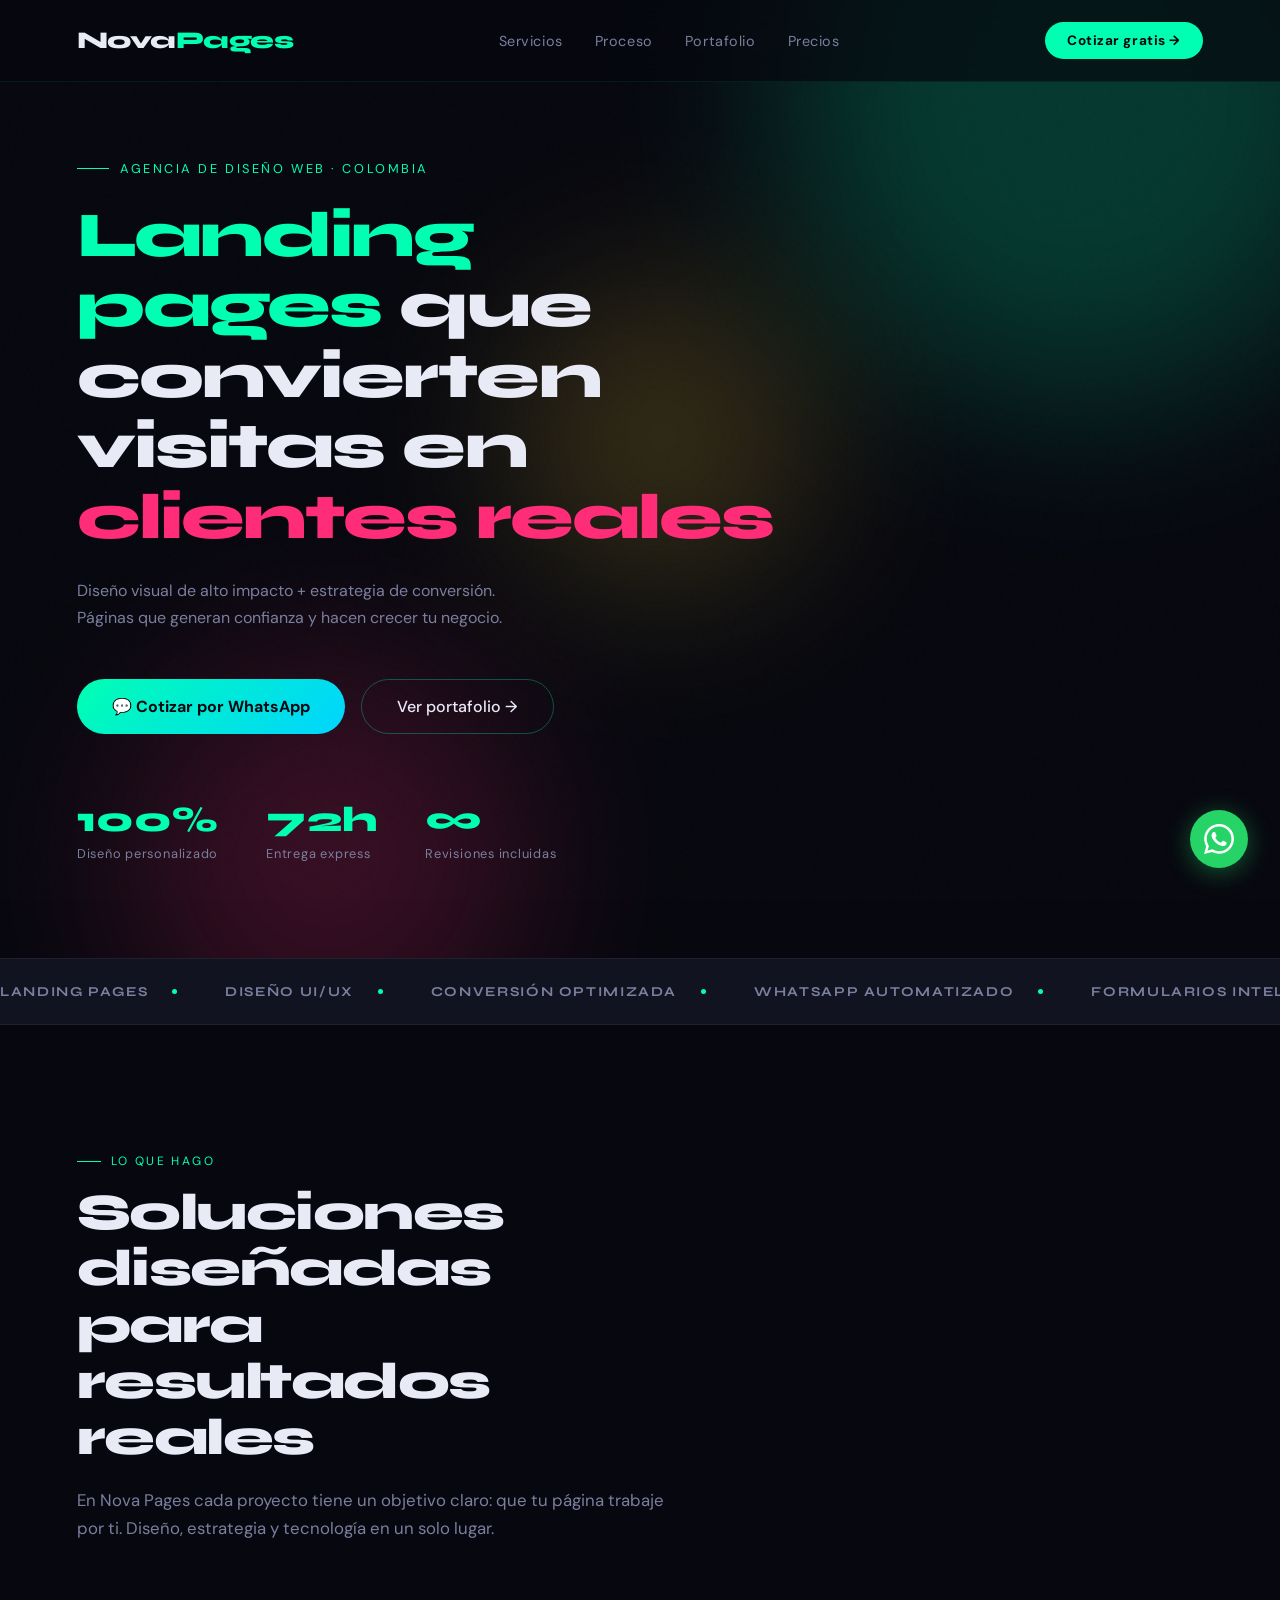
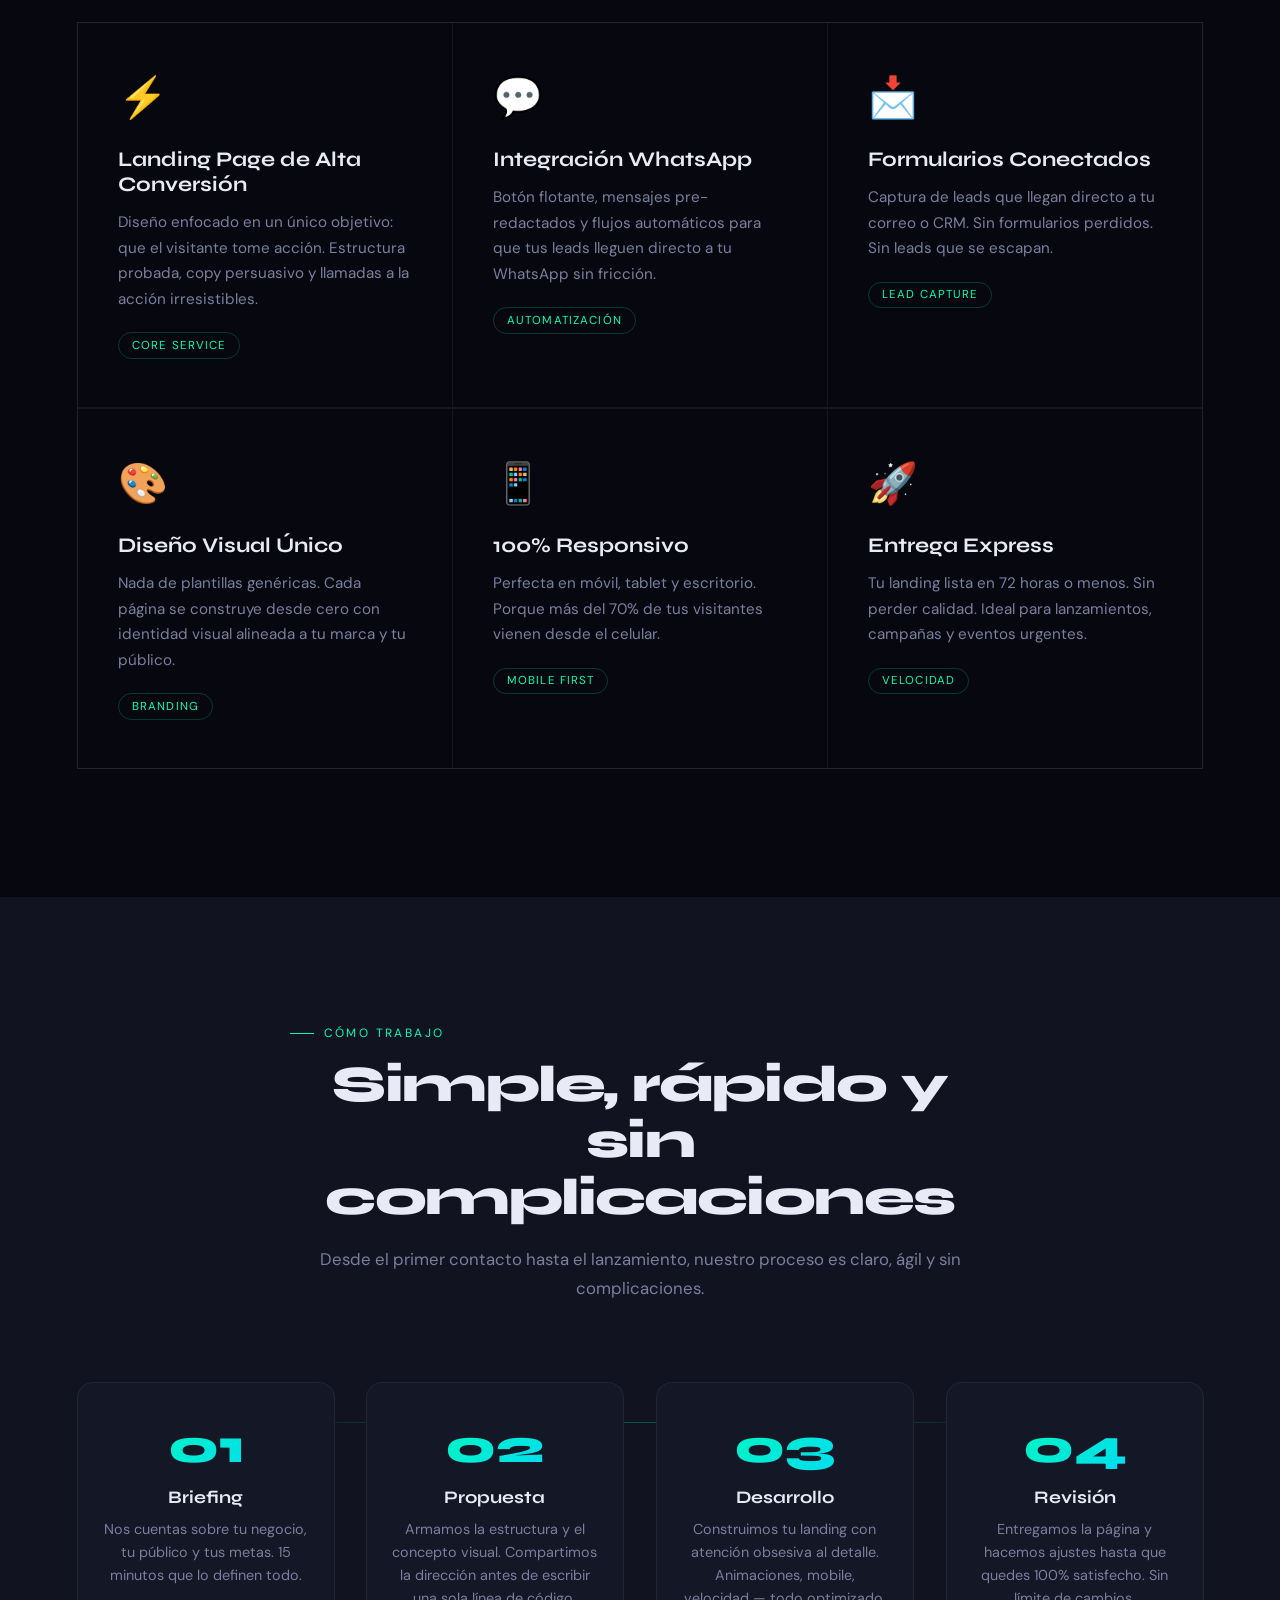
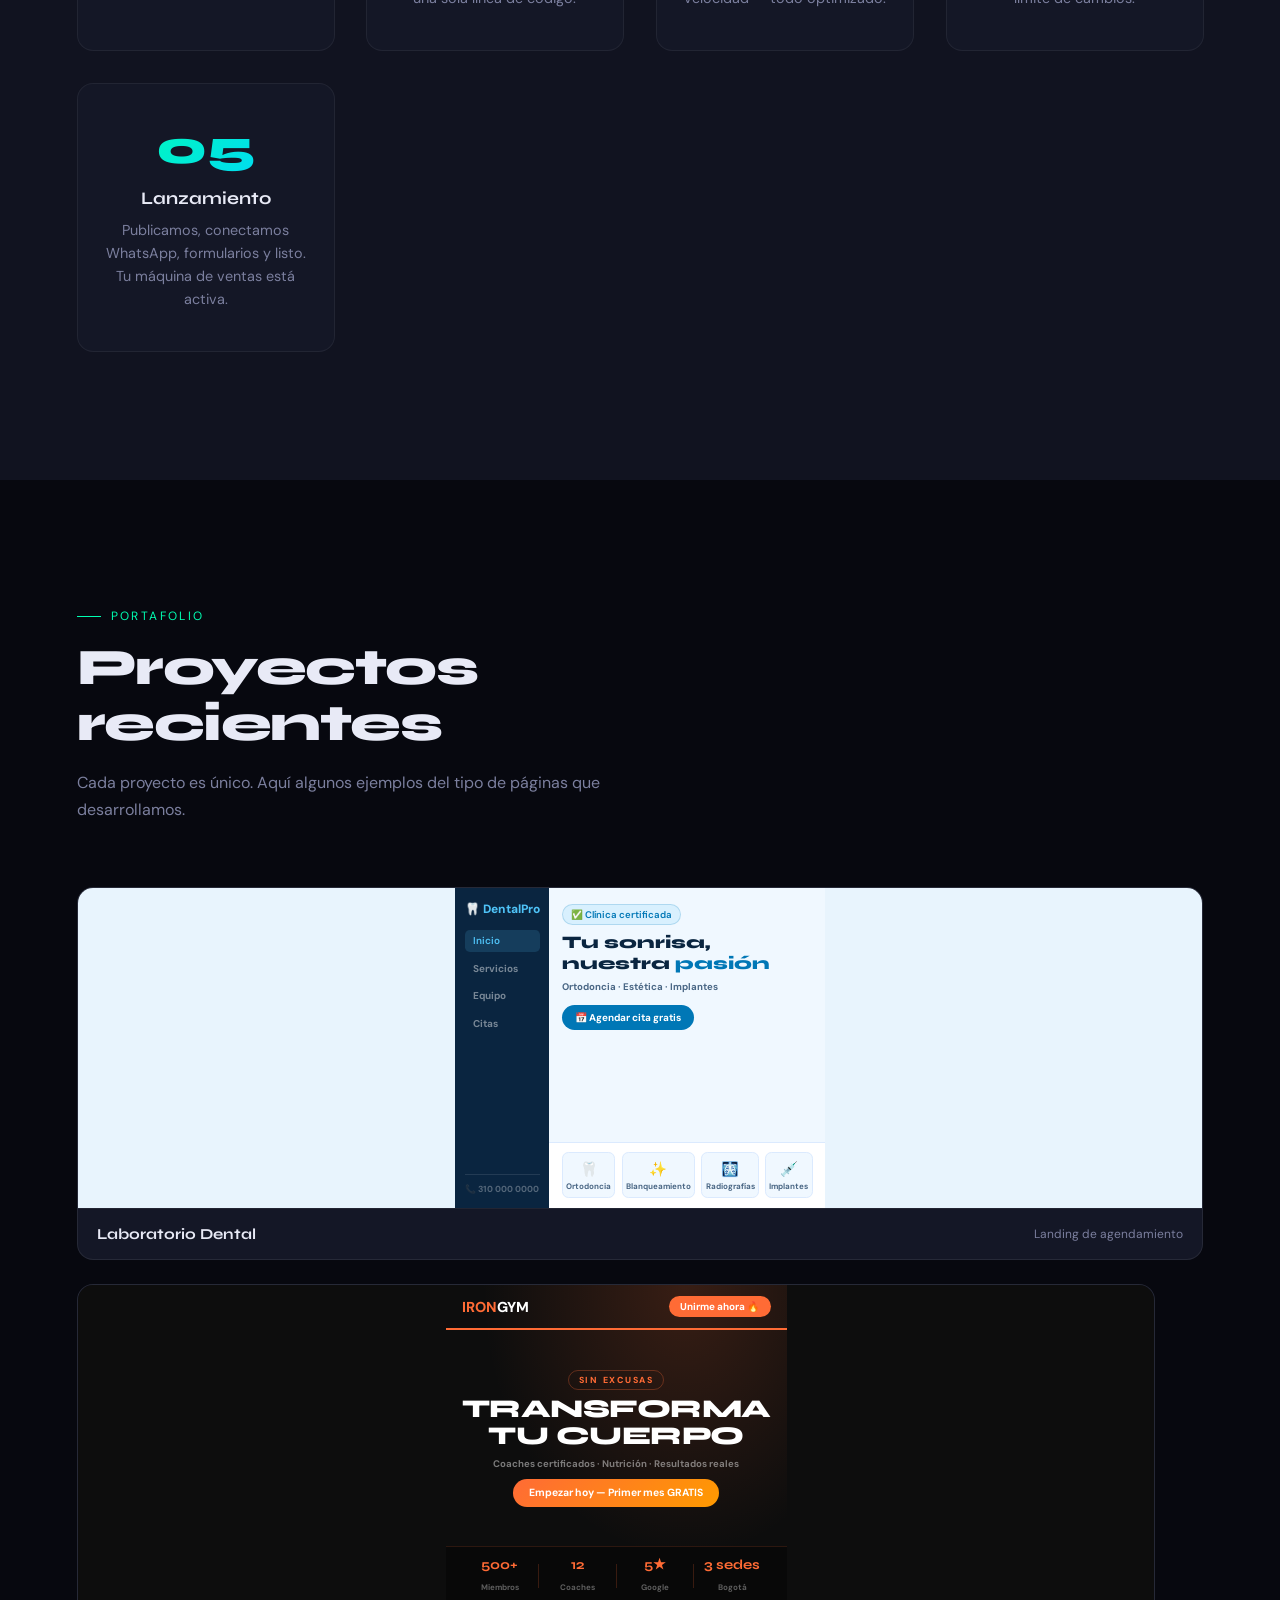
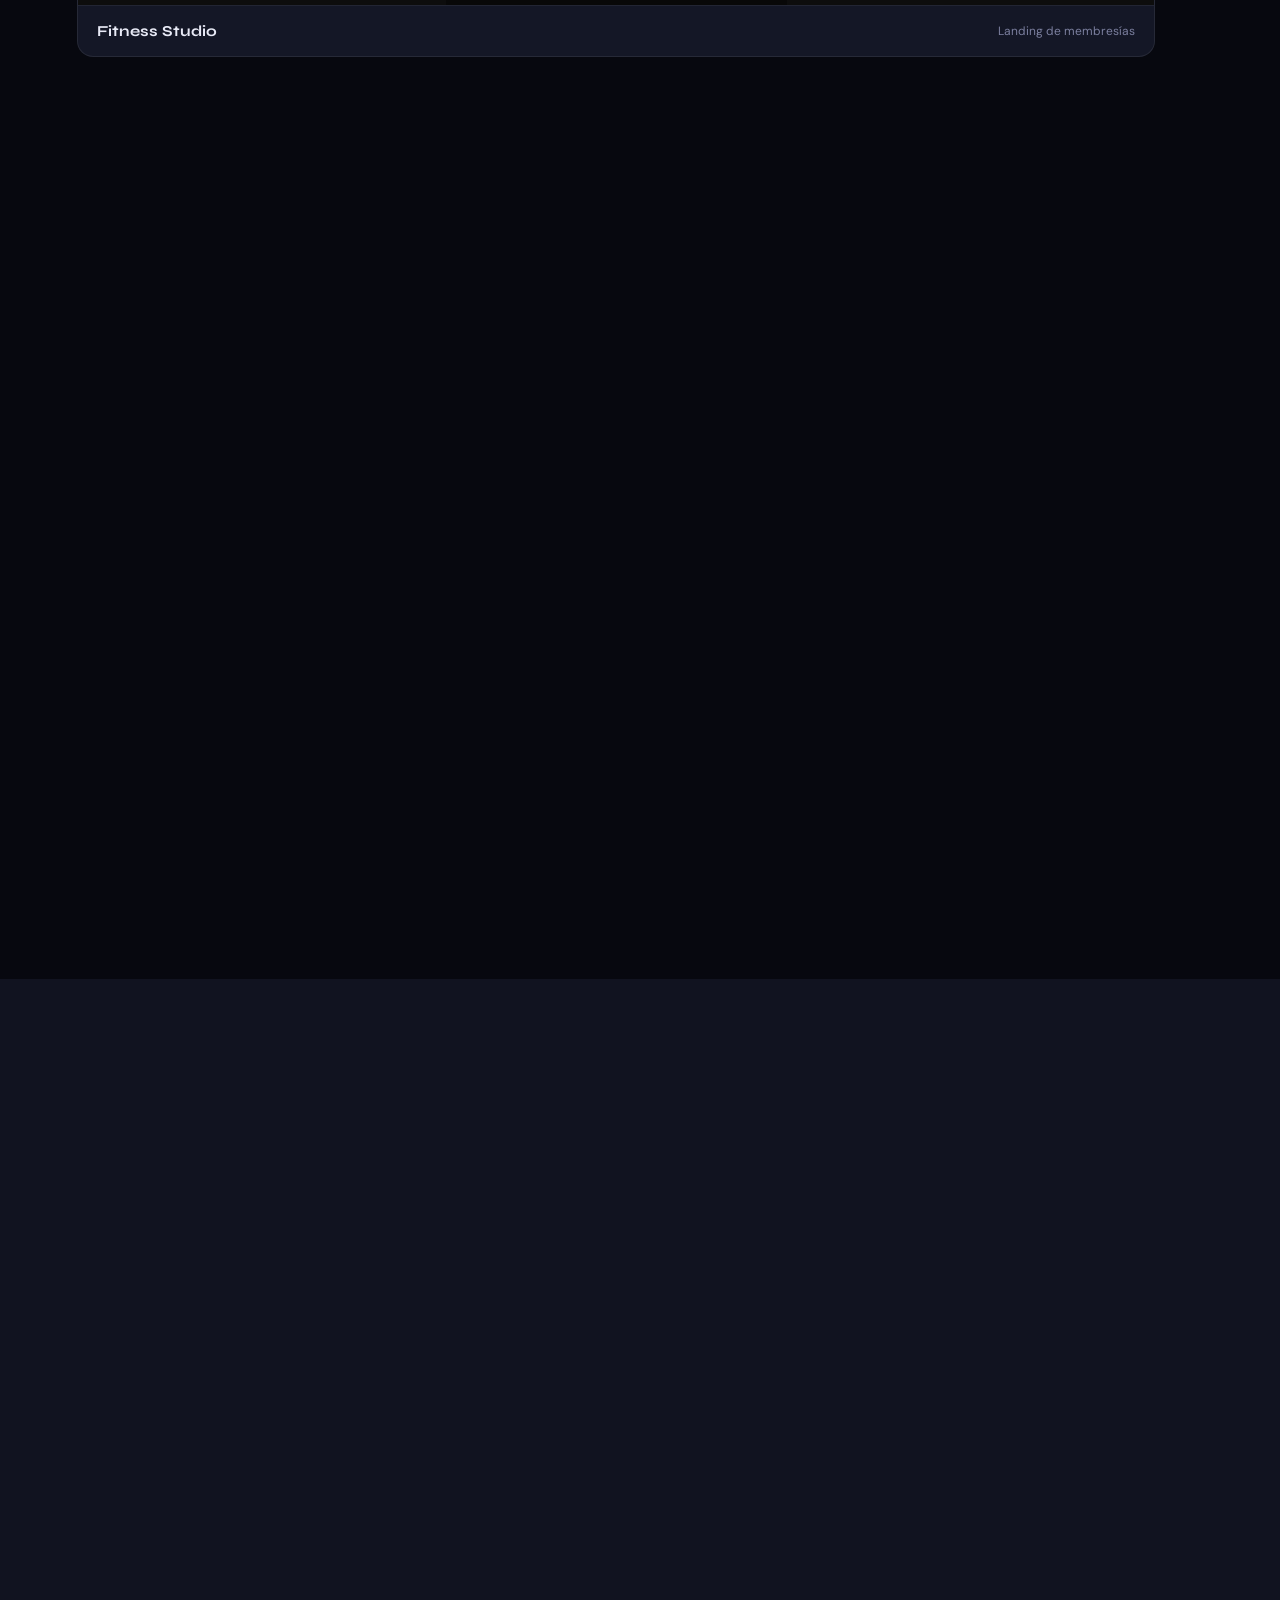
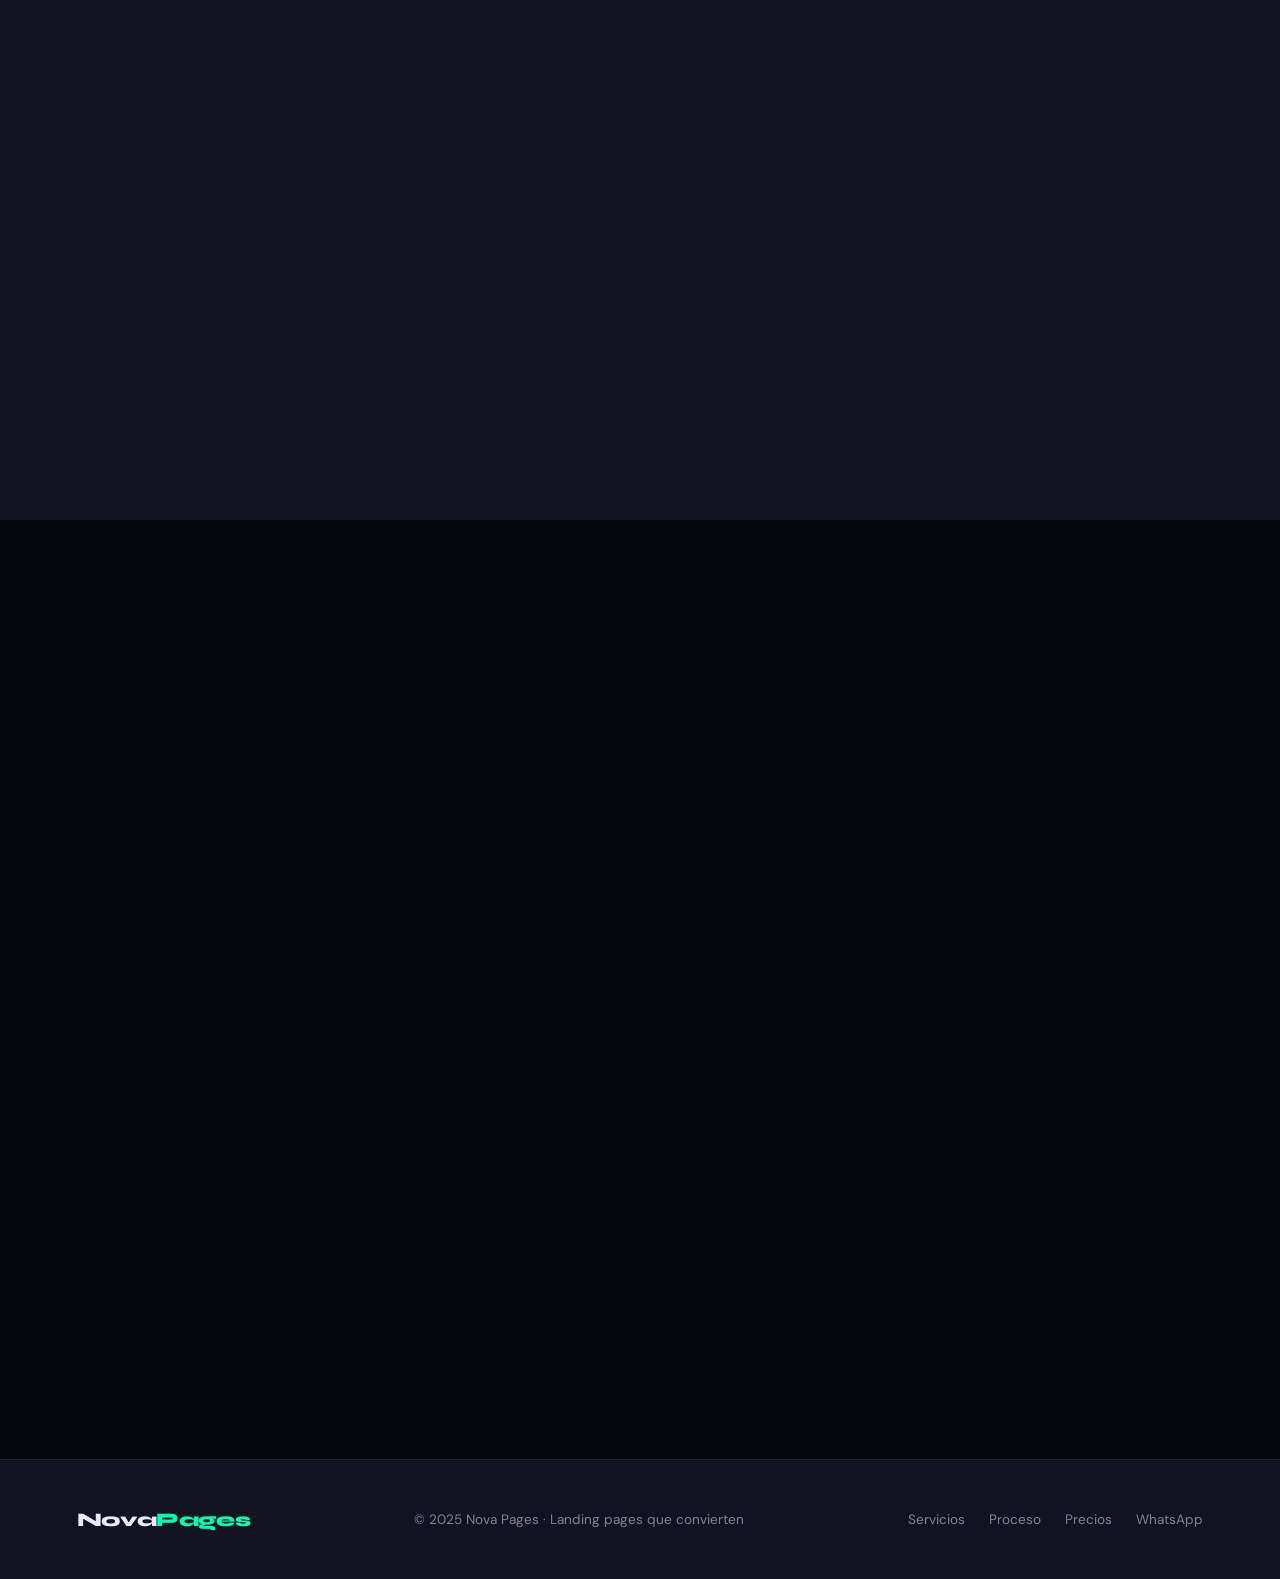
==== commit 9d270398: "Add files via upload" ====
--- a/index.html
+++ b/index.html
@@ -30,6 +30,10 @@
   }
 
   * { cursor: none !important; }
+  @media (hover: none) and (pointer: coarse) {
+    * { cursor: auto !important; }
+    .cursor-dot, .cursor-ring { display: none !important; }
+  }
 
   /* CURSOR */
   .cursor-dot {
@@ -214,7 +218,7 @@
   .services-header p { color: var(--muted); font-size: 1.05rem; line-height: 1.7; margin-top: 1.2rem; }
   .services-grid {
     display: grid;
-    grid-template-columns: repeat(auto-fit, minmax(300px, 1fr));
+    grid-template-columns: repeat(3, 1fr);
     gap: 1.5px;
     background: rgba(255,255,255,.06);
     border: 1.5px solid rgba(255,255,255,.06);
@@ -391,10 +395,15 @@
     color: var(--muted); margin-bottom: 1rem;
   }
   .price-amount {
-    font-family: 'Syne', sans-serif; font-size: 3rem;
-    font-weight: 800; line-height: 1; margin-bottom: .4rem;
+    font-family: 'Syne', sans-serif; font-size: 2rem;
+    font-weight: 800; line-height: 1; margin-bottom: .4rem; color: #FFFFFF;
   }
   .price-amount span { font-size: 1.2rem; color: var(--muted); }
+
+  .price-desde { font-size: .75rem; color: var(--muted); font-weight: 400; letter-spacing: .05em; text-transform: uppercase; }
+  .price-num { font-family: 'Syne', sans-serif; font-size: 2.4rem; font-weight: 800; line-height: 1.1; color: #FFFFFF !important; }
+  @media (max-width: 900px) { .price-num { font-size: 1.8rem; color: #FFFFFF !important; } }
+
   .price-desc { color: var(--muted); font-size: .9rem; margin-bottom: 2rem; }
   .price-features { list-style: none; display: flex; flex-direction: column; gap: .8rem; margin-bottom: 2rem; }
   .price-features li {
@@ -590,85 +599,7 @@
     transition: transform .3s, border-color .3s;
   }
   .portfolio-item:hover { transform: translateY(-6px); border-color: rgba(0,255,178,.25); }
-  .portfolio-mock {
-    height: 320px; overflow: hidden; position: relative;
-  }
-  .portfolio-mock-dental { background: linear-gradient(160deg, #0a1628 0%, #0d2545 100%); }
-  .portfolio-mock-fitness { background: linear-gradient(160deg, #0d0d0d 0%, #1a0f00 100%); }
-  .portfolio-mock-resto { background: linear-gradient(160deg, #120800 0%, #1f1000 100%); }
-  .portfolio-mock-consult { background: linear-gradient(160deg, #f8fafc 0%, #e8f0fe 100%); }
-
-  .demo-frame {
-    position: absolute; inset: 0;
-    display: flex; flex-direction: column;
-    font-family: 'DM Sans', sans-serif;
-    transform: scale(0.82); transform-origin: top left;
-    width: 122%; height: 122%;
-  }
-  .demo-nav {
-    display: flex; align-items: center; gap: .5rem;
-    padding: .7rem 1rem;
-    background: rgba(255,255,255,.05);
-    backdrop-filter: blur(8px);
-    border-bottom: 1px solid rgba(255,255,255,.06);
-  }
-  .dark-nav { background: rgba(0,0,0,.4) !important; }
-  .demo-logo-dot { width: 8px; height: 8px; border-radius: 50%; background: #00FFB2; flex-shrink: 0; }
-  .demo-logo-text { font-weight: 700; font-size: .85rem; color: #fff; flex: 1; }
-  .demo-nav-btn {
-    font-size: .7rem; font-weight: 700; padding: .3rem .8rem;
-    background: #00FFB2; color: #07080F; border-radius: 2rem;
-  }
-  .demo-hero-dental, .demo-hero-fitness, .demo-hero-resto, .demo-hero-consult {
-    flex: 1; padding: 1.2rem 1rem .8rem;
-    display: flex; flex-direction: column; gap: .5rem;
-  }
-  .demo-badge {
-    display: inline-flex; align-items: center;
-    font-size: .65rem; font-weight: 600; letter-spacing: .06em;
-    background: rgba(79,195,247,.1); color: #4FC3F7;
-    border: 1px solid rgba(79,195,247,.2);
-    padding: .2rem .6rem; border-radius: 2rem;
-    width: fit-content;
-  }
-  .demo-h1 { font-family: 'Syne', sans-serif; font-size: 1.5rem; font-weight: 800; line-height: 1.15; color: #fff; }
-  .demo-sub { font-size: .72rem; color: rgba(255,255,255,.5); line-height: 1.5; }
-  .demo-cta-row { display: flex; gap: .5rem; margin-top: .3rem; flex-wrap: wrap; }
-  .demo-btn-fill {
-    font-size: .7rem; font-weight: 700; padding: .4rem .9rem;
-    background: #4FC3F7; color: #07080F; border-radius: 2rem;
-  }
-  .demo-btn-out {
-    font-size: .7rem; font-weight: 600; padding: .4rem .9rem;
-    border: 1px solid rgba(79,195,247,.3); color: #4FC3F7; border-radius: 2rem;
-  }
-  .demo-cards-row {
-    display: flex; gap: .5rem; padding: .6rem 1rem;
-  }
-  .demo-card-sm {
-    flex: 1; background: rgba(255,255,255,.05); border-radius: .5rem;
-    padding: .5rem; text-align: center; font-size: .65rem;
-    color: rgba(255,255,255,.7); display: flex; flex-direction: column;
-    align-items: center; gap: .25rem; border: 1px solid rgba(255,255,255,.06);
-  }
-  .demo-card-sm span { font-size: 1rem; }
-  .demo-stats-row {
-    display: flex; gap: 0; padding: .6rem 1rem;
-    border-top: 1px solid rgba(255,255,255,.06);
-  }
-  .demo-stat {
-    flex: 1; text-align: center;
-    display: flex; flex-direction: column; gap: .1rem;
-  }
-  .demo-stat strong { font-size: 1rem; color: #fff; font-family: 'Syne', sans-serif; }
-  .demo-stat small { font-size: .6rem; color: rgba(255,255,255,.4); }
-  .demo-trust-row {
-    display: flex; flex-direction: column; gap: .3rem;
-    padding: .6rem 1rem;
-    border-top: 1px solid rgba(99,102,241,.1);
-  }
-  .demo-trust-item { font-size: .68rem; color: #475569; }
-
+  .portfolio-mock { height: 320px; overflow: hidden; position: relative; }
   .portfolio-label {
     padding: 1rem 1.2rem;
     display: flex; align-items: center; justify-content: space-between;
@@ -677,10 +608,95 @@
   .portfolio-name { font-family: 'Syne', sans-serif; font-weight: 700; font-size: .95rem; }
   .portfolio-type { font-size: .75rem; color: var(--muted); }
 
-  @media (max-width: 700px) {
-    .portfolio-grid { grid-template-columns: 1fr; }
-  }
-
+  /* ── DENTAL ── sidebar layout, azul clínico */
+  .portfolio-mock-dental { background: #e8f4fd; }
+  .demo-dental-wrap { display: flex; height: 100%; font-family: 'DM Sans', sans-serif; }
+  .demo-dental-sidebar {
+    width: 30%; background: #0a2540; padding: .8rem .6rem;
+    display: flex; flex-direction: column; gap: .8rem;
+  }
+  .demo-dental-logo { color: #4FC3F7; font-weight: 800; font-size: .75rem; }
+  .demo-dental-menu { display: flex; flex-direction: column; gap: .3rem; flex: 1; }
+  .dmenu-item { font-size: .62rem; color: rgba(255,255,255,.45); padding: .3rem .5rem; border-radius: .3rem; }
+  .dmenu-item.active { background: rgba(79,195,247,.15); color: #4FC3F7; font-weight: 600; }
+  .demo-dental-contact { font-size: .55rem; color: rgba(255,255,255,.3); border-top: 1px solid rgba(255,255,255,.1); padding-top: .5rem; }
+  .demo-dental-main { flex: 1; display: flex; flex-direction: column; background: #f0f8ff; }
+  .demo-dental-hero { flex: 1; padding: 1rem .8rem; display: flex; flex-direction: column; gap: .4rem; }
+  .ddh-badge { font-size: .6rem; background: rgba(79,195,247,.15); color: #0077b6; border: 1px solid rgba(0,119,182,.2); padding: .2rem .5rem; border-radius: 2rem; width: fit-content; font-weight: 600; }
+  .ddh-title { font-family: 'Syne', sans-serif; font-size: 1.1rem; font-weight: 800; color: #0a2540; line-height: 1.2; }
+  .ddh-title em { color: #0077b6; font-style: normal; }
+  .ddh-sub { font-size: .6rem; color: #4a6785; }
+  .ddh-btn { margin-top: .3rem; background: #0077b6; color: #fff; font-size: .62rem; font-weight: 700; padding: .4rem .8rem; border-radius: 2rem; width: fit-content; }
+  .demo-dental-cards { display: flex; gap: .4rem; padding: .6rem .8rem; background: #fff; border-top: 1px solid #dbeafe; }
+  .ddc { flex: 1; text-align: center; font-size: .9rem; background: #f0f8ff; border-radius: .4rem; padding: .4rem .2rem; border: 1px solid #dbeafe; }
+  .ddc small { font-size: .5rem; color: #4a6785; display: block; margin-top: .2rem; }
+
+  /* ── FITNESS ── bold dark, layout campaña centrado */
+  .portfolio-mock-fitness { background: #0d0d0d; }
+  .demo-fitness-wrap { height: 100%; display: flex; flex-direction: column; font-family: 'DM Sans', sans-serif; background: radial-gradient(ellipse at 70% 0%, rgba(255,107,53,.18) 0%, transparent 60%), #0d0d0d; }
+  .demo-fit-topbar { display: flex; align-items: center; justify-content: space-between; padding: .7rem 1rem; border-bottom: 2px solid #FF6B35; }
+  .demo-fit-topbtn { font-size: .62rem; font-weight: 700; background: #FF6B35; color: #fff; padding: .25rem .7rem; border-radius: 2rem; }
+  .demo-fit-center { flex: 1; display: flex; flex-direction: column; align-items: center; justify-content: center; padding: .8rem 1rem; text-align: center; gap: .4rem; }
+  .demo-fit-tag { font-size: .55rem; letter-spacing: .2em; color: #FF6B35; font-weight: 800; border: 1px solid rgba(255,107,53,.3); padding: .2rem .6rem; border-radius: 2rem; width: fit-content; }
+  .demo-fit-title { font-family: 'Syne', sans-serif; font-size: 1.6rem; font-weight: 800; color: #fff; line-height: 1.05; letter-spacing: -.02em; }
+  .demo-fit-sub { font-size: .6rem; color: rgba(255,255,255,.45); }
+  .demo-fit-cta { background: linear-gradient(135deg, #FF6B35, #ff9a00); color: #fff; font-size: .65rem; font-weight: 700; padding: .45rem 1rem; border-radius: 2rem; margin-top: .2rem; }
+  .demo-fit-stats { display: flex; align-items: center; padding: .6rem 1rem; border-top: 1px solid rgba(255,107,53,.15); background: rgba(0,0,0,.4); }
+  .demo-fit-stat { flex: 1; text-align: center; }
+  .demo-fit-stat strong { display: block; font-size: .85rem; color: #FF6B35; font-family: 'Syne', sans-serif; }
+  .demo-fit-stat small { font-size: .5rem; color: rgba(255,255,255,.35); }
+  .demo-fit-divider { width: 1px; height: 24px; background: rgba(255,107,53,.2); }
+
+  /* ── RESTAURANTE ── cálido, layout horizontal tipo revista */
+  .portfolio-mock-resto { background: #120800; }
+  .demo-resto-wrap { height: 100%; display: flex; flex-direction: column; font-family: 'DM Sans', sans-serif; background: linear-gradient(160deg, #1a0800, #0d0400); }
+  .demo-resto-header { display: flex; align-items: center; justify-content: space-between; padding: .6rem 1rem; border-bottom: 1px solid rgba(245,158,11,.15); }
+  .demo-resto-logo { color: #F59E0B; font-weight: 800; font-size: .9rem; }
+  .demo-resto-tagline { font-size: .55rem; color: rgba(255,255,255,.3); font-style: italic; }
+  .demo-resto-hero { flex: 1; display: flex; align-items: center; gap: .8rem; padding: .8rem 1rem; }
+  .demo-resto-plate { font-size: 3.5rem; filter: drop-shadow(0 4px 16px rgba(245,158,11,.3)); flex-shrink: 0; }
+  .demo-resto-info { flex: 1; display: flex; flex-direction: column; gap: .4rem; }
+  .dresto-tag { font-size: .58rem; color: #F59E0B; font-weight: 600; }
+  .dresto-title { font-family: 'Syne', sans-serif; font-size: 1.2rem; font-weight: 800; color: #fff; line-height: 1.15; }
+  .dresto-title span { color: #F59E0B; }
+  .dresto-btns { display: flex; gap: .4rem; flex-wrap: wrap; }
+  .dresto-btn-main { font-size: .62rem; font-weight: 700; background: #F59E0B; color: #1a0800; padding: .35rem .7rem; border-radius: 2rem; }
+  .dresto-btn-sec { font-size: .62rem; font-weight: 600; border: 1px solid rgba(245,158,11,.3); color: #F59E0B; padding: .35rem .7rem; border-radius: 2rem; }
+  .demo-resto-footer { display: flex; justify-content: space-around; padding: .5rem .8rem; border-top: 1px solid rgba(245,158,11,.1); background: rgba(0,0,0,.3); }
+  .demo-resto-footer span { font-size: .52rem; color: rgba(255,255,255,.4); }
+
+  /* ── CONSULTORÍA ── claro corporativo, layout split con métricas */
+  .portfolio-mock-consult { background: #f8fafc; }
+  .demo-consult-wrap { height: 100%; display: flex; flex-direction: column; font-family: 'DM Sans', sans-serif; background: #f8fafc; }
+  .demo-consult-nav { display: flex; align-items: center; gap: .5rem; padding: .6rem .8rem; background: #fff; border-bottom: 1px solid #e2e8f0; box-shadow: 0 1px 4px rgba(0,0,0,.05); }
+  .demo-consult-brand { font-weight: 800; font-size: .8rem; color: #1e293b; flex: 1; }
+  .demo-consult-links { display: flex; gap: .6rem; }
+  .demo-consult-links span { font-size: .55rem; color: #64748b; }
+  .demo-consult-navbtn { font-size: .6rem; font-weight: 700; background: #6366F1; color: #fff; padding: .25rem .6rem; border-radius: 2rem; }
+  .demo-consult-body { flex: 1; display: flex; gap: .5rem; padding: .8rem; }
+  .demo-consult-left { flex: 1; display: flex; flex-direction: column; gap: .4rem; }
+  .dcl-eyebrow { font-size: .55rem; letter-spacing: .1em; text-transform: uppercase; color: #6366F1; font-weight: 700; }
+  .dcl-title { font-family: 'Syne', sans-serif; font-size: 1.05rem; font-weight: 800; color: #0f172a; line-height: 1.2; }
+  .dcl-title span { color: #6366F1; }
+  .dcl-sub { font-size: .58rem; color: #64748b; }
+  .dcl-btn { background: #6366F1; color: #fff; font-size: .6rem; font-weight: 700; padding: .35rem .7rem; border-radius: 2rem; width: fit-content; margin-top: .2rem; }
+  .dcl-trust { display: flex; flex-direction: column; gap: .25rem; margin-top: auto; }
+  .dcl-trust-item { font-size: .55rem; color: #475569; }
+  .demo-consult-right { display: flex; flex-direction: column; gap: .4rem; width: 38%; }
+  .dcr-card { background: #fff; border: 1px solid #e2e8f0; border-radius: .5rem; padding: .6rem; text-align: center; box-shadow: 0 2px 8px rgba(0,0,0,.06); }
+  .dcr-card.accent-card { background: #6366F1; border-color: #6366F1; }
+  .dcr-num { font-family: 'Syne', sans-serif; font-size: 1.3rem; font-weight: 800; color: #0f172a; }
+  .accent-card .dcr-num { color: #fff; }
+  .dcr-label { font-size: .52rem; color: #64748b; line-height: 1.4; }
+  .accent-card .dcr-label { color: rgba(255,255,255,.7); }
+
+  @media (max-width: 700px) { .portfolio-grid { grid-template-columns: 1fr; } }
+  @media (max-width: 900px) {
+    .services-grid { grid-template-columns: repeat(2, 1fr) !important; }
+  }
+  @media (max-width: 560px) {
+    .services-grid { grid-template-columns: 1fr !important; }
+  }
 </style>
 </head>
 <body>
@@ -859,45 +875,64 @@
 
   <div class="portfolio-grid">
 
-    <!-- DENTAL -->
+    <!-- DENTAL: sidebar layout, azul clínico -->
     <div class="portfolio-item reveal">
       <div class="portfolio-mock portfolio-mock-dental">
-        <div class="demo-frame">
-          <div class="demo-nav"><span class="demo-logo-dot"></span><span class="demo-logo-text">DentalPro</span><span class="demo-nav-btn">Agendar</span></div>
-          <div class="demo-hero-dental">
-            <div class="demo-badge">Clínica Dental de Confianza</div>
-            <div class="demo-h1">Tu sonrisa,<br>nuestra <span style="color:#4FC3F7">especialidad</span></div>
-            <div class="demo-sub">Odontología general, ortodoncia y estética dental</div>
-            <div class="demo-cta-row"><div class="demo-btn-fill">📅 Agendar cita</div><div class="demo-btn-out">Ver servicios</div></div>
+        <div class="demo-dental-wrap">
+          <div class="demo-dental-sidebar">
+            <div class="demo-dental-logo">🦷 DentalPro</div>
+            <div class="demo-dental-menu">
+              <div class="dmenu-item active">Inicio</div>
+              <div class="dmenu-item">Servicios</div>
+              <div class="dmenu-item">Equipo</div>
+              <div class="dmenu-item">Citas</div>
+            </div>
+            <div class="demo-dental-contact">📞 310 000 0000</div>
           </div>
-          <div class="demo-cards-row">
-            <div class="demo-card-sm"><span>🦷</span><div>Ortodoncia</div></div>
-            <div class="demo-card-sm"><span>✨</span><div>Blanqueamiento</div></div>
-            <div class="demo-card-sm"><span>🩻</span><div>Radiografías</div></div>
+          <div class="demo-dental-main">
+            <div class="demo-dental-hero">
+              <div class="ddh-badge">✅ Clínica certificada</div>
+              <div class="ddh-title">Tu sonrisa,<br>nuestra <em>pasión</em></div>
+              <div class="ddh-sub">Ortodoncia · Estética · Implantes</div>
+              <div class="ddh-btn">📅 Agendar cita gratis</div>
+            </div>
+            <div class="demo-dental-cards">
+              <div class="ddc">🦷<br><small>Ortodoncia</small></div>
+              <div class="ddc">✨<br><small>Blanqueamiento</small></div>
+              <div class="ddc">🩻<br><small>Radiografías</small></div>
+              <div class="ddc">💉<br><small>Implantes</small></div>
+            </div>
           </div>
         </div>
       </div>
       <div class="portfolio-label">
-        <span class="portfolio-name">Clínica Dental</span>
+        <span class="portfolio-name">Laboratorio Dental</span>
         <span class="portfolio-type">Landing de agendamiento</span>
       </div>
     </div>
 
-    <!-- FITNESS -->
+    <!-- FITNESS: bold oscuro, layout campaña centrado -->
     <div class="portfolio-item reveal">
       <div class="portfolio-mock portfolio-mock-fitness">
-        <div class="demo-frame">
-          <div class="demo-nav dark-nav"><span class="demo-logo-dot" style="background:#FF6B35"></span><span class="demo-logo-text">IronGym</span><span class="demo-nav-btn" style="background:#FF6B35">Unirme</span></div>
-          <div class="demo-hero-fitness">
-            <div class="demo-badge" style="background:rgba(255,107,53,.15);color:#FF6B35;border-color:rgba(255,107,53,.3)">Resultados reales</div>
-            <div class="demo-h1" style="color:#fff">Transforma<br>tu <span style="color:#FF6B35">cuerpo</span></div>
-            <div class="demo-sub" style="color:rgba(255,255,255,.6)">Planes personalizados · Nutrición · Coaches certificados</div>
-            <div class="demo-cta-row"><div class="demo-btn-fill" style="background:#FF6B35">🏋️ Empezar hoy</div></div>
+        <div class="demo-fitness-wrap">
+          <div class="demo-fit-topbar">
+            <span style="color:#FF6B35;font-weight:800;font-size:.9rem;">IRON<span style="color:#fff">GYM</span></span>
+            <span class="demo-fit-topbtn">Unirme ahora 🔥</span>
           </div>
-          <div class="demo-stats-row">
-            <div class="demo-stat"><strong>500+</strong><small>Miembros</small></div>
-            <div class="demo-stat"><strong>12</strong><small>Coaches</small></div>
-            <div class="demo-stat"><strong>5★</strong><small>Calificación</small></div>
+          <div class="demo-fit-center">
+            <div class="demo-fit-tag">SIN EXCUSAS</div>
+            <div class="demo-fit-title">TRANSFORMA<br>TU CUERPO</div>
+            <div class="demo-fit-sub">Coaches certificados · Nutrición · Resultados reales</div>
+            <div class="demo-fit-cta">Empezar hoy — Primer mes GRATIS</div>
+          </div>
+          <div class="demo-fit-stats">
+            <div class="demo-fit-stat"><strong>500+</strong><small>Miembros</small></div>
+            <div class="demo-fit-divider"></div>
+            <div class="demo-fit-stat"><strong>12</strong><small>Coaches</small></div>
+            <div class="demo-fit-divider"></div>
+            <div class="demo-fit-stat"><strong>5★</strong><small>Google</small></div>
+            <div class="demo-fit-divider"></div>
+            <div class="demo-fit-stat"><strong>3 sedes</strong><small>Bogotá</small></div>
           </div>
         </div>
       </div>
@@ -907,16 +942,29 @@
       </div>
     </div>
 
-    <!-- RESTAURANTE -->
+    <!-- RESTAURANTE: cálido, layout horizontal tipo revista -->
     <div class="portfolio-item reveal">
       <div class="portfolio-mock portfolio-mock-resto">
-        <div class="demo-frame">
-          <div class="demo-nav" style="background:rgba(20,10,5,.9)"><span class="demo-logo-dot" style="background:#F59E0B"></span><span class="demo-logo-text" style="color:#F59E0B">La Parrilla</span><span class="demo-nav-btn" style="background:#F59E0B;color:#1a0a00">Reservar</span></div>
-          <div class="demo-hero-resto">
-            <div class="demo-badge" style="background:rgba(245,158,11,.15);color:#F59E0B;border-color:rgba(245,158,11,.3)">📍 Norte de Bogotá</div>
-            <div class="demo-h1" style="color:#fff">Sabores que<br><span style="color:#F59E0B">enamoran</span></div>
-            <div class="demo-sub" style="color:rgba(255,255,255,.6)">Carnes a la parrilla · Ambiente familiar · Domicilios</div>
-            <div class="demo-cta-row"><div class="demo-btn-fill" style="background:#F59E0B;color:#1a0a00">🍖 Ver menú</div><div class="demo-btn-out" style="border-color:rgba(245,158,11,.4);color:#F59E0B">Pedir domicilio</div></div>
+        <div class="demo-resto-wrap">
+          <div class="demo-resto-header">
+            <div class="demo-resto-logo">🍖 La Parrilla</div>
+            <div class="demo-resto-tagline">"El sabor que te hace volver"</div>
+          </div>
+          <div class="demo-resto-hero">
+            <div class="demo-resto-plate">🥩</div>
+            <div class="demo-resto-info">
+              <div class="dresto-tag">📍 Norte de Bogotá</div>
+              <div class="dresto-title">Carnes a la<br><span>Parrilla</span></div>
+              <div class="dresto-btns">
+                <div class="dresto-btn-main">🛵 Pedir domicilio</div>
+                <div class="dresto-btn-sec">Ver menú</div>
+              </div>
+            </div>
+          </div>
+          <div class="demo-resto-footer">
+            <span>⏰ Lun–Dom 12pm–10pm</span>
+            <span>⭐ 4.9 en Google</span>
+            <span>🚀 Domicilio 30 min</span>
           </div>
         </div>
       </div>
@@ -926,31 +974,42 @@
       </div>
     </div>
 
-    <!-- CONSULTORIA -->
+    <!-- CONSULTORIA: corporativo claro, split con métricas -->
     <div class="portfolio-item reveal">
       <div class="portfolio-mock portfolio-mock-consult">
-        <div class="demo-frame">
-          <div class="demo-nav" style="background:rgba(248,250,252,.95)"><span class="demo-logo-dot" style="background:#6366F1"></span><span class="demo-logo-text" style="color:#1e293b">StrategyPro</span><span class="demo-nav-btn" style="background:#6366F1">Contactar</span></div>
-          <div class="demo-hero-consult">
-            <div class="demo-badge" style="background:rgba(99,102,241,.1);color:#6366F1;border-color:rgba(99,102,241,.25)">Consultoría empresarial</div>
-            <div class="demo-h1" style="color:#0f172a">Hacemos crecer<br><span style="color:#6366F1">tu empresa</span></div>
-            <div class="demo-sub" style="color:#64748b">Estrategia · Finanzas · Marketing digital</div>
-            <div class="demo-cta-row"><div class="demo-btn-fill" style="background:#6366F1">📞 Agendar llamada</div><div class="demo-btn-out" style="border-color:rgba(99,102,241,.3);color:#6366F1">Ver casos de éxito</div></div>
+        <div class="demo-consult-wrap">
+          <div class="demo-consult-nav">
+            <span class="demo-consult-brand">⬡ StrategyPro</span>
+            <div class="demo-consult-links">
+              <span>Servicios</span><span>Casos</span><span>Nosotros</span>
+            </div>
+            <span class="demo-consult-navbtn">Contactar</span>
           </div>
-          <div class="demo-trust-row">
-            <div class="demo-trust-item">✅ +8 años de experiencia</div>
-            <div class="demo-trust-item">✅ 200+ empresas asesoradas</div>
+          <div class="demo-consult-body">
+            <div class="demo-consult-left">
+              <div class="dcl-eyebrow">Consultoría Empresarial</div>
+              <div class="dcl-title">Hacemos crecer<br><span>tu empresa</span></div>
+              <div class="dcl-sub">Estrategia · Finanzas · Marketing</div>
+              <div class="dcl-btn">📞 Agendar llamada gratis</div>
+              <div class="dcl-trust">
+                <div class="dcl-trust-item">✅ +200 empresas asesoradas</div>
+                <div class="dcl-trust-item">✅ 8 años de experiencia</div>
+              </div>
+            </div>
+            <div class="demo-consult-right">
+              <div class="dcr-card"><div class="dcr-num">87%</div><div class="dcr-label">Crecimiento<br>promedio</div></div>
+              <div class="dcr-card accent-card"><div class="dcr-num">3x</div><div class="dcr-label">ROI<br>garantizado</div></div>
+            </div>
           </div>
         </div>
       </div>
       <div class="portfolio-label">
         <span class="portfolio-name">Consultoría</span>
-        <span class="portfolio-type">Landing de servicios</span>
-      </div>
-    </div>
-
-  </div>
-</div>
+        <span class="portfolio-type">Landing corporativa B2B</span>
+      </div>
+    </div>
+
+  </div>
 </section>
 
 <!-- PRICING -->
@@ -964,7 +1023,7 @@
   <div class="pricing-grid">
     <div class="price-card reveal">
       <div class="price-tier">Starter</div>
-      <div class="price-amount">Desde <span>$</span>350.000</div>
+      <div class="price-amount"><span class="price-desde">Desde</span><br><span class="price-num">$350.000</span></div>
       <div class="price-desc">Para negocios que están comenzando</div>
       <ul class="price-features">
         <li>1 página tipo landing</li>
@@ -979,7 +1038,7 @@
 
     <div class="price-card featured reveal">
       <div class="price-tier">Pro</div>
-      <div class="price-amount">Desde <span>$</span>600.000</div>
+      <div class="price-amount"><span class="price-desde">Desde</span><br><span class="price-num">$600.000</span></div>
       <div class="price-desc">Para negocios que quieren destacar</div>
       <ul class="price-features">
         <li>Landing page completa</li>
@@ -995,7 +1054,7 @@
 
     <div class="price-card reveal">
       <div class="price-tier">Premium</div>
-      <div class="price-amount">Desde <span>$</span>1.000.000</div>
+      <div class="price-amount"><span class="price-desde">Desde</span><br><span class="price-num">$1.000.000</span></div>
       <div class="price-desc">Para proyectos exigentes y marcas</div>
       <ul class="price-features">
         <li>Todo el plan Pro</li>
@@ -1032,7 +1091,7 @@
         <span class="channel-icon">📧</span>
         <div>
           <div class="channel-label">Email de negocios</div>
-          <div class="channel-value"><a href="/cdn-cgi/l/email-protection" class="__cf_email__" data-cfemail="56383920373a37323f383121333416313b373f3a7835393b">[email&#160;protected]</a></div>
+          <div class="channel-value">novaladingweb@gmail.com</div>
         </div>
       </div>
       <div class="channel">
@@ -1117,48 +1176,41 @@
 </a>
 
 <script>
-  // CURSOR
-  const dot = document.getElementById('cursorDot');
-  const ring = document.getElementById('cursorRing');
-  let mx = window.innerWidth / 2, my = window.innerHeight / 2;
-  let rx = mx, ry = my;
-
-  dot.style.opacity = '0';
-  ring.style.opacity = '0';
-
-  document.addEventListener('mousemove', function(e) {
-    mx = e.clientX;
-    my = e.clientY;
-    dot.style.opacity = '1';
-    ring.style.opacity = '1';
-    dot.style.transform = 'translate(' + (mx - 4) + 'px, ' + (my - 4) + 'px)';
-  });
-
-  document.addEventListener('mouseleave', function() {
+  // CURSOR — solo en desktop
+  var isTouch = ('ontouchstart' in window) || (navigator.maxTouchPoints > 0);
+  var dot = document.getElementById('cursorDot');
+  var ring = document.getElementById('cursorRing');
+
+  if (isTouch) {
+    dot.style.display = 'none';
+    ring.style.display = 'none';
+    document.documentElement.style.cursor = 'auto';
+    document.body.style.cursor = 'auto';
+  } else {
+    var mx = window.innerWidth / 2, my = window.innerHeight / 2;
+    var rx = mx, ry = my;
     dot.style.opacity = '0';
     ring.style.opacity = '0';
-  });
-
-  function animCursor() {
-    rx += (mx - rx) * 0.15;
-    ry += (my - ry) * 0.15;
-    ring.style.transform = 'translate(' + (rx - 18) + 'px, ' + (ry - 18) + 'px)';
-    requestAnimationFrame(animCursor);
-  }
-  animCursor();
-
-  document.querySelectorAll('a, button, .service-card, .step, .portfolio-item, .price-card, .channel').forEach(function(el) {
-    el.addEventListener('mouseenter', function() {
-      ring.style.width = '56px';
-      ring.style.height = '56px';
-      ring.style.borderColor = '#FF2D78';
+
+    document.addEventListener('mousemove', function(e) {
+      mx = e.clientX; my = e.clientY;
+      dot.style.opacity = '1'; ring.style.opacity = '1';
+      dot.style.transform = 'translate(' + (mx - 4) + 'px, ' + (my - 4) + 'px)';
     });
-    el.addEventListener('mouseleave', function() {
-      ring.style.width = '36px';
-      ring.style.height = '36px';
-      ring.style.borderColor = '#00FFB2';
+    document.addEventListener('mouseleave', function() {
+      dot.style.opacity = '0'; ring.style.opacity = '0';
     });
-  });
+    function animCursor() {
+      rx += (mx - rx) * 0.15; ry += (my - ry) * 0.15;
+      ring.style.transform = 'translate(' + (rx - 18) + 'px, ' + (ry - 18) + 'px)';
+      requestAnimationFrame(animCursor);
+    }
+    animCursor();
+    document.querySelectorAll('a, button, .service-card, .step, .portfolio-item, .price-card, .channel').forEach(function(el) {
+      el.addEventListener('mouseenter', function() { ring.style.width='56px'; ring.style.height='56px'; ring.style.borderColor='#FF2D78'; });
+      el.addEventListener('mouseleave', function() { ring.style.width='36px'; ring.style.height='36px'; ring.style.borderColor='#00FFB2'; });
+    });
+  }
 
   // SCROLL REVEAL
   var revealEls = document.querySelectorAll('.reveal');
@@ -1217,4 +1269,4 @@
   });
 </script>
 </body>
-</html>
+</html>
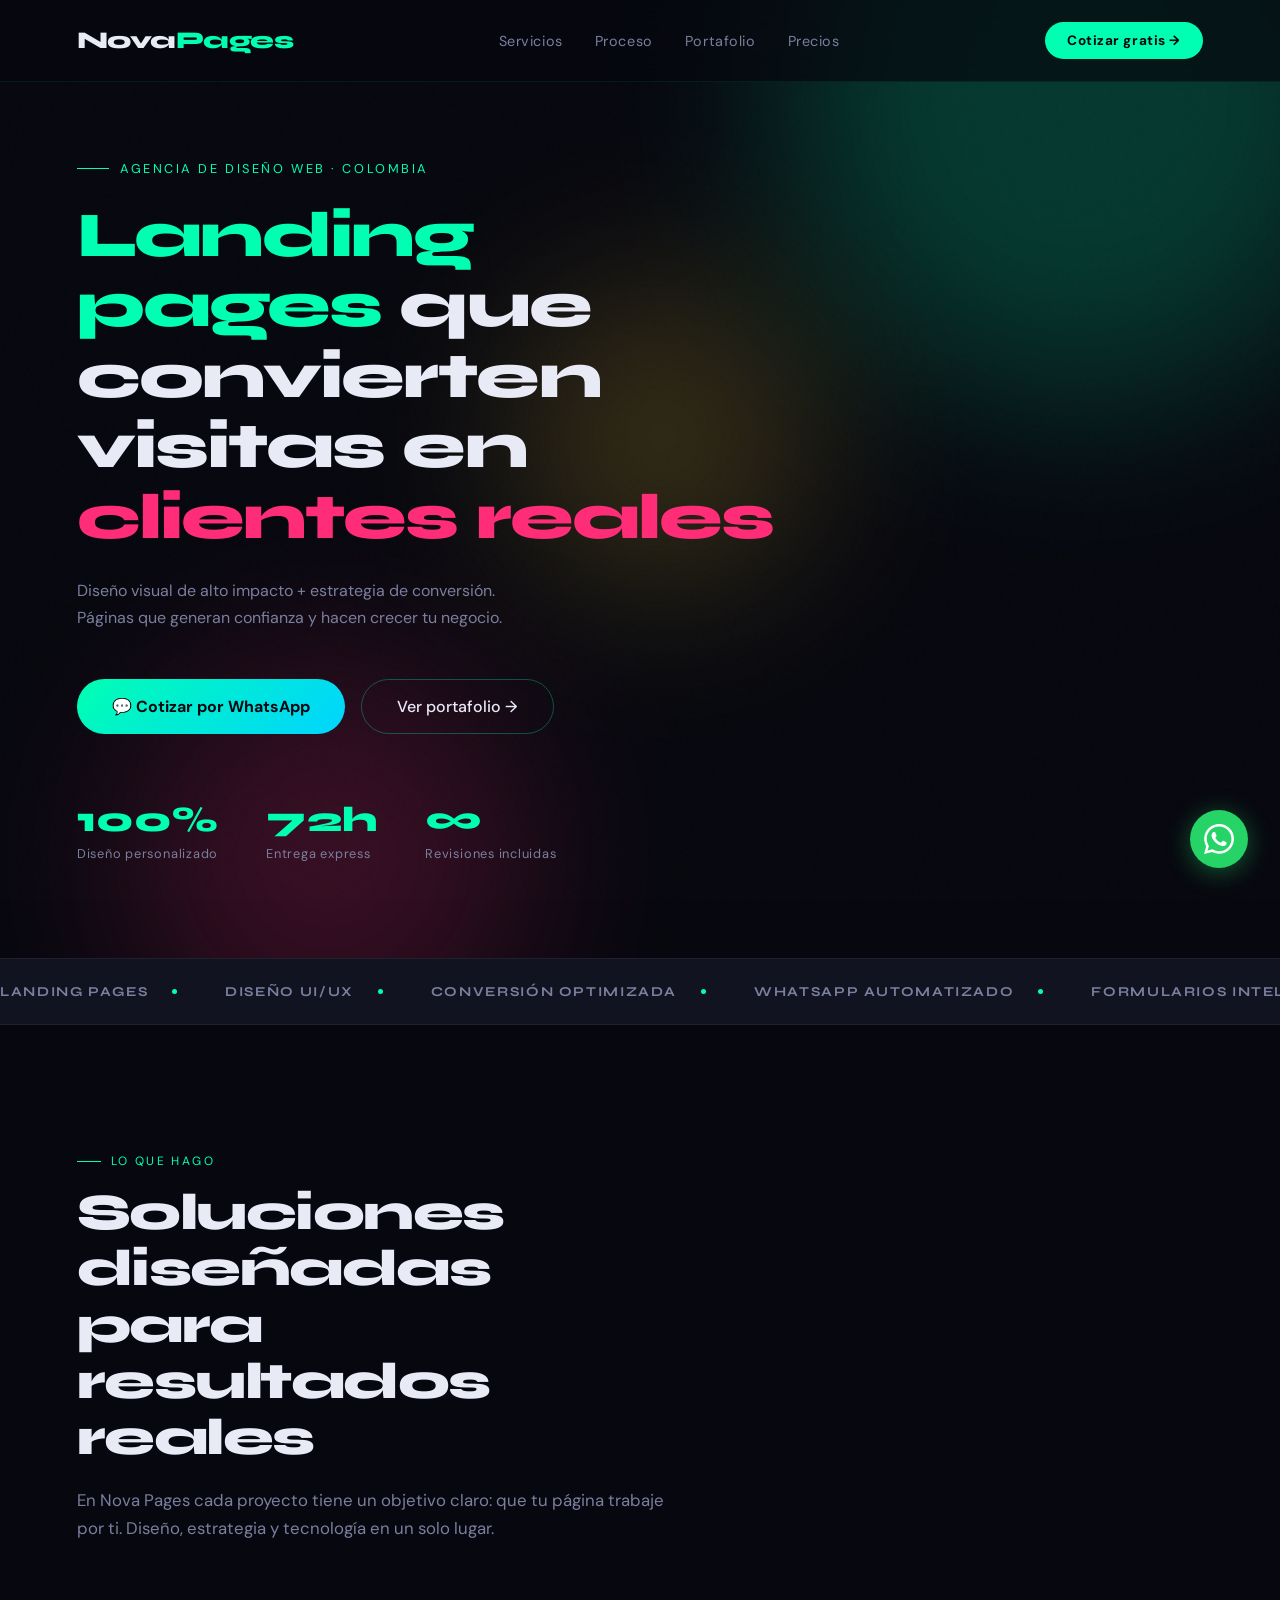
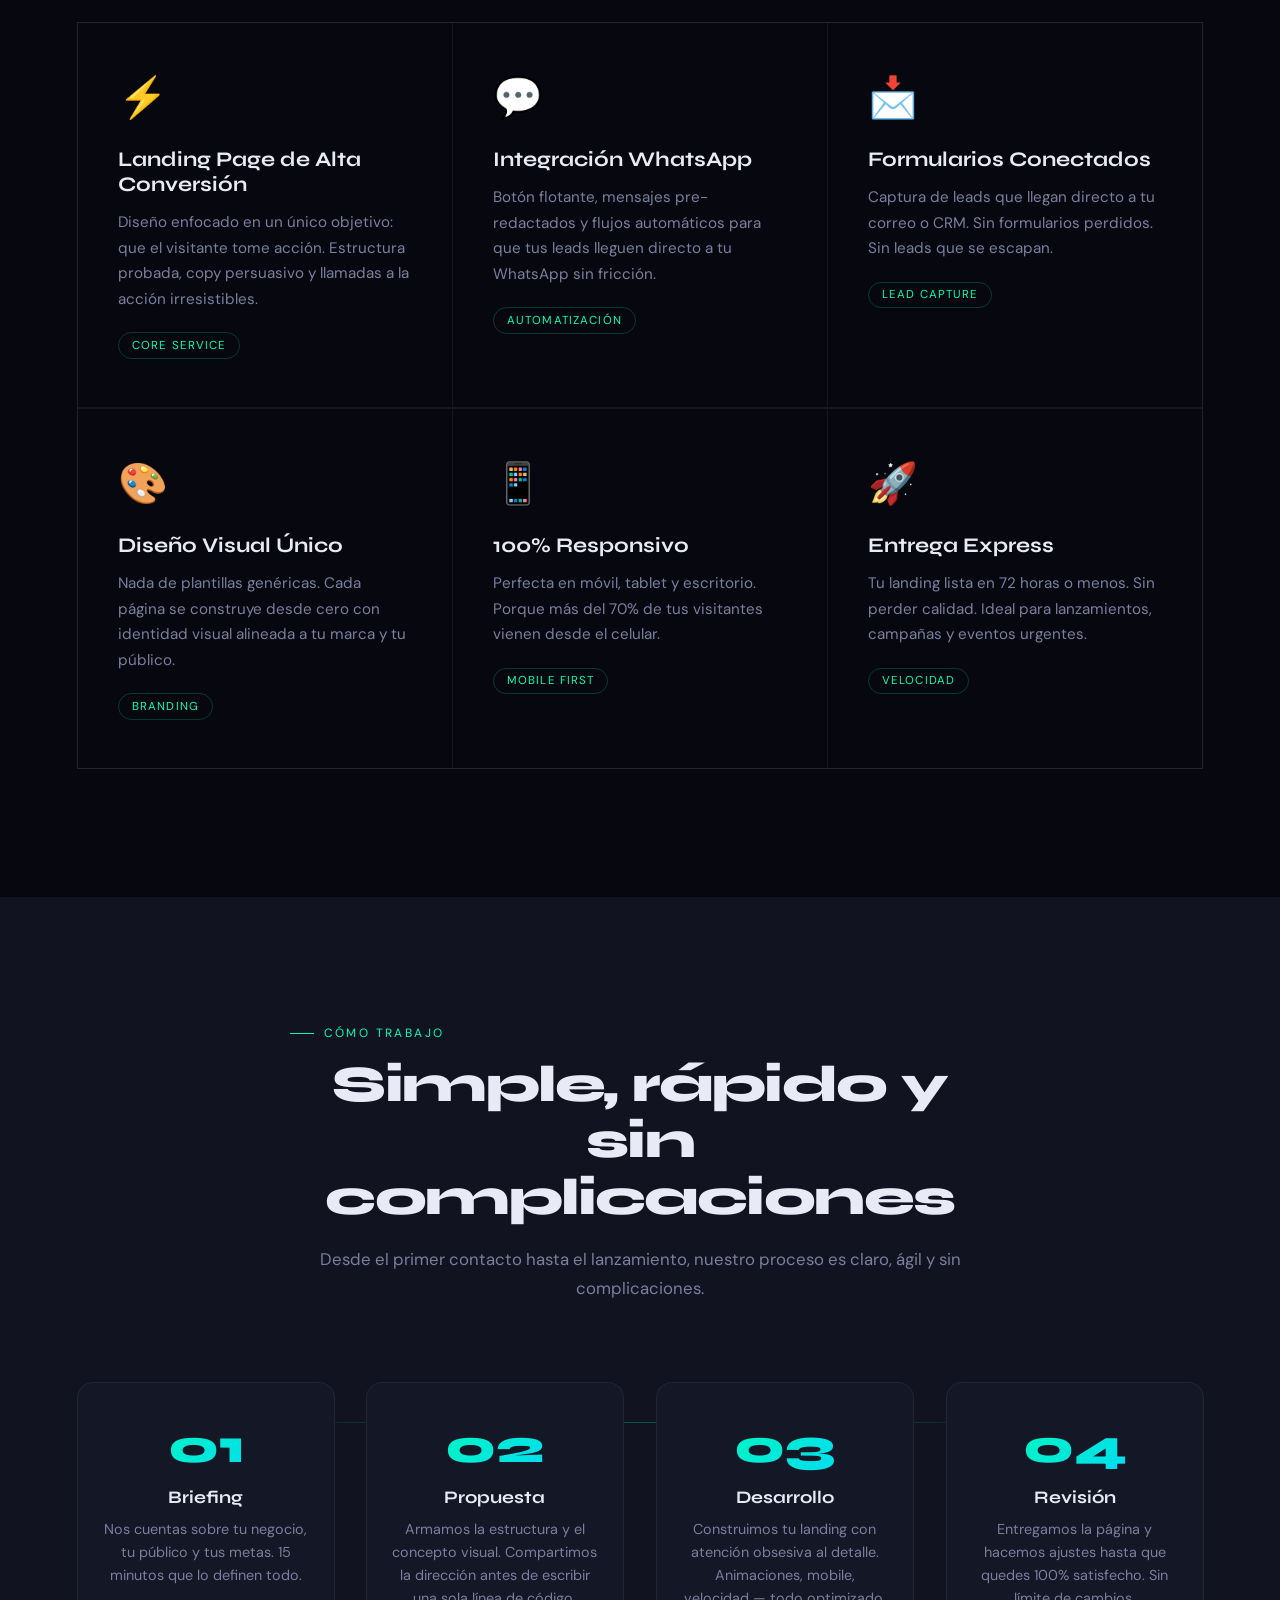
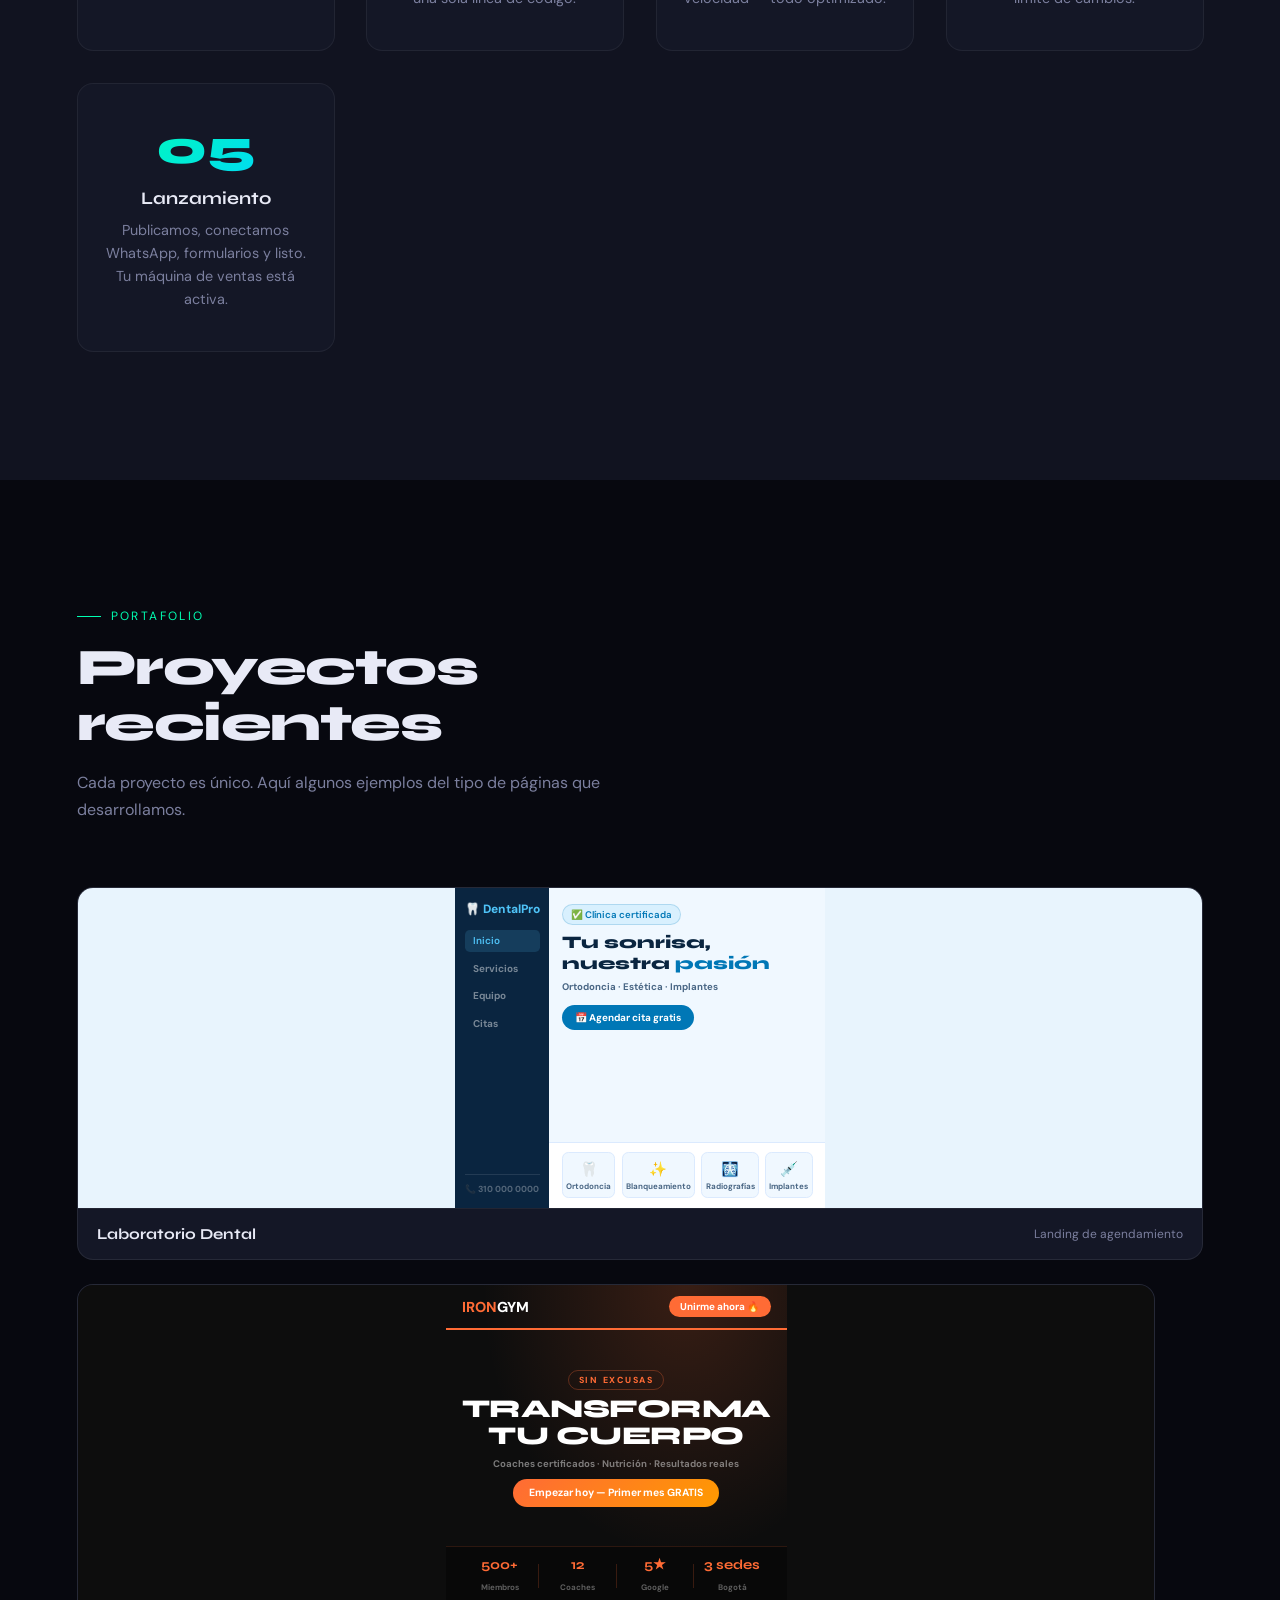
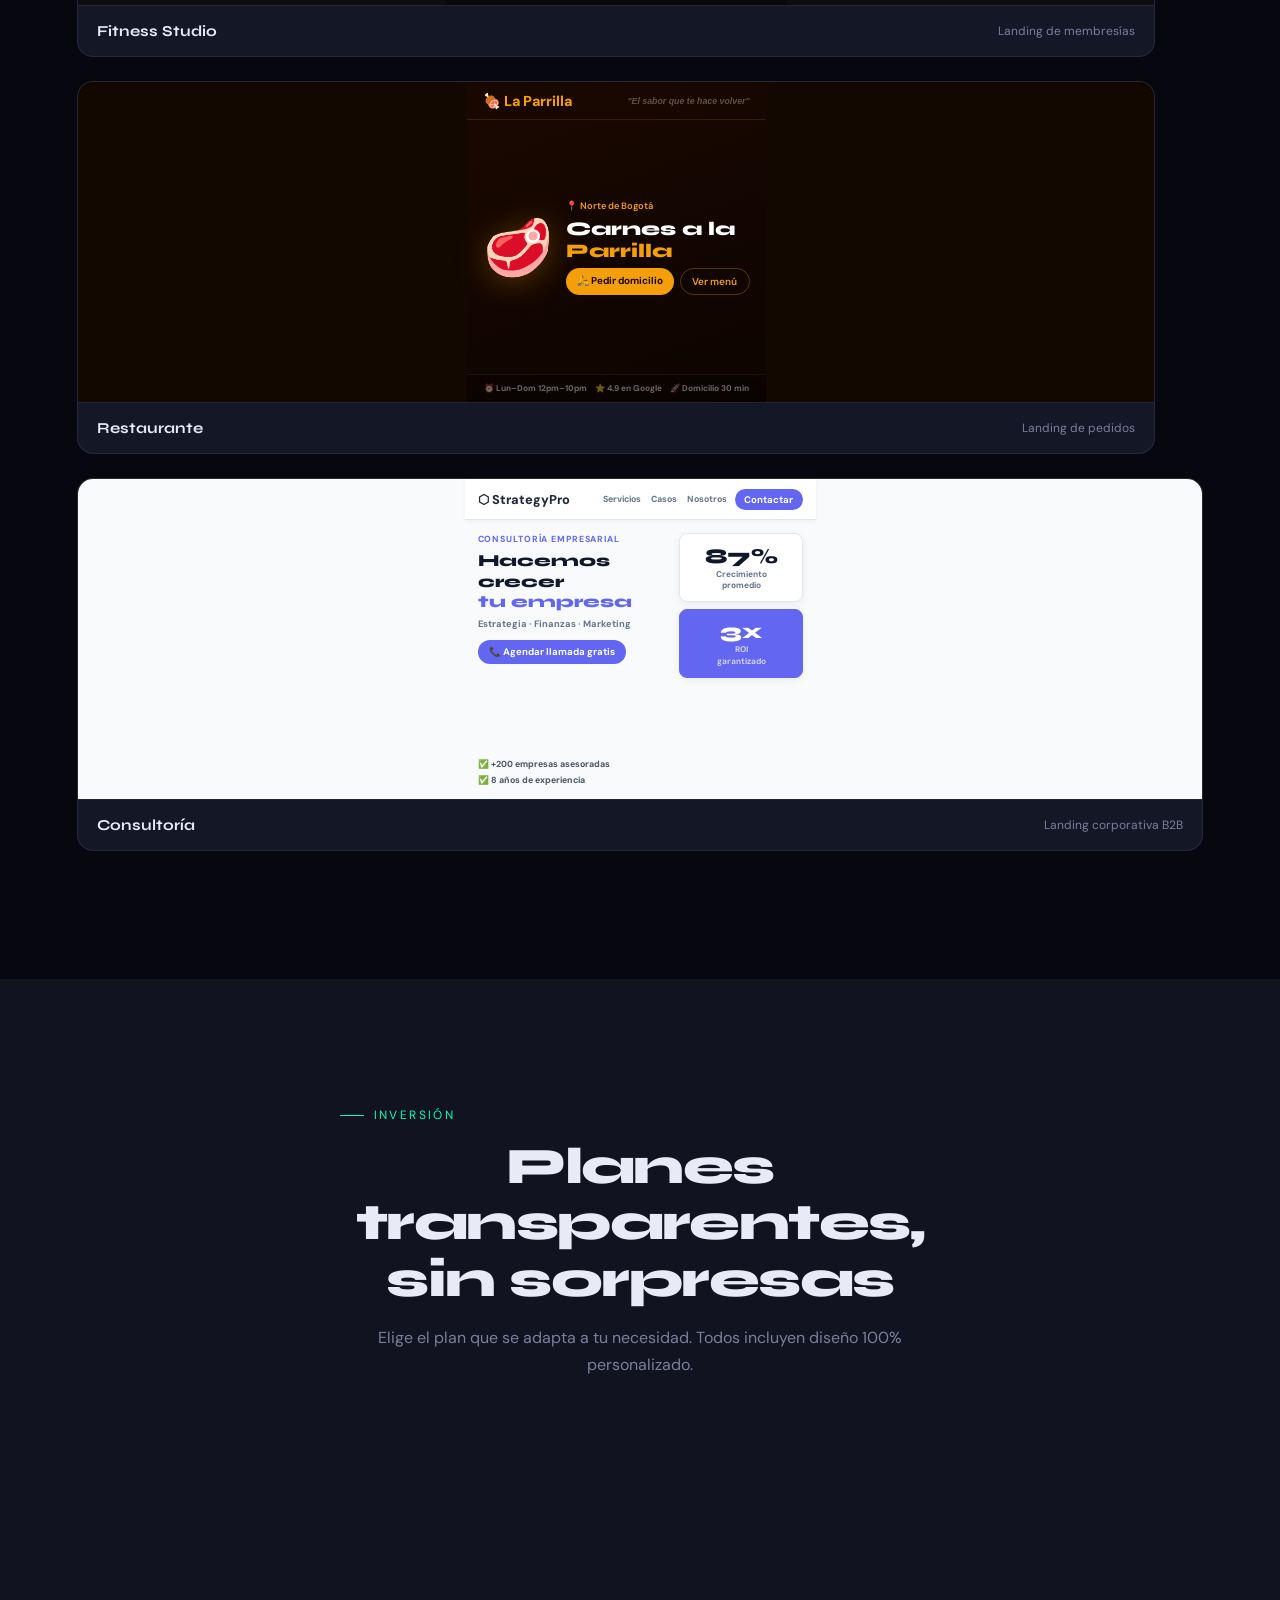
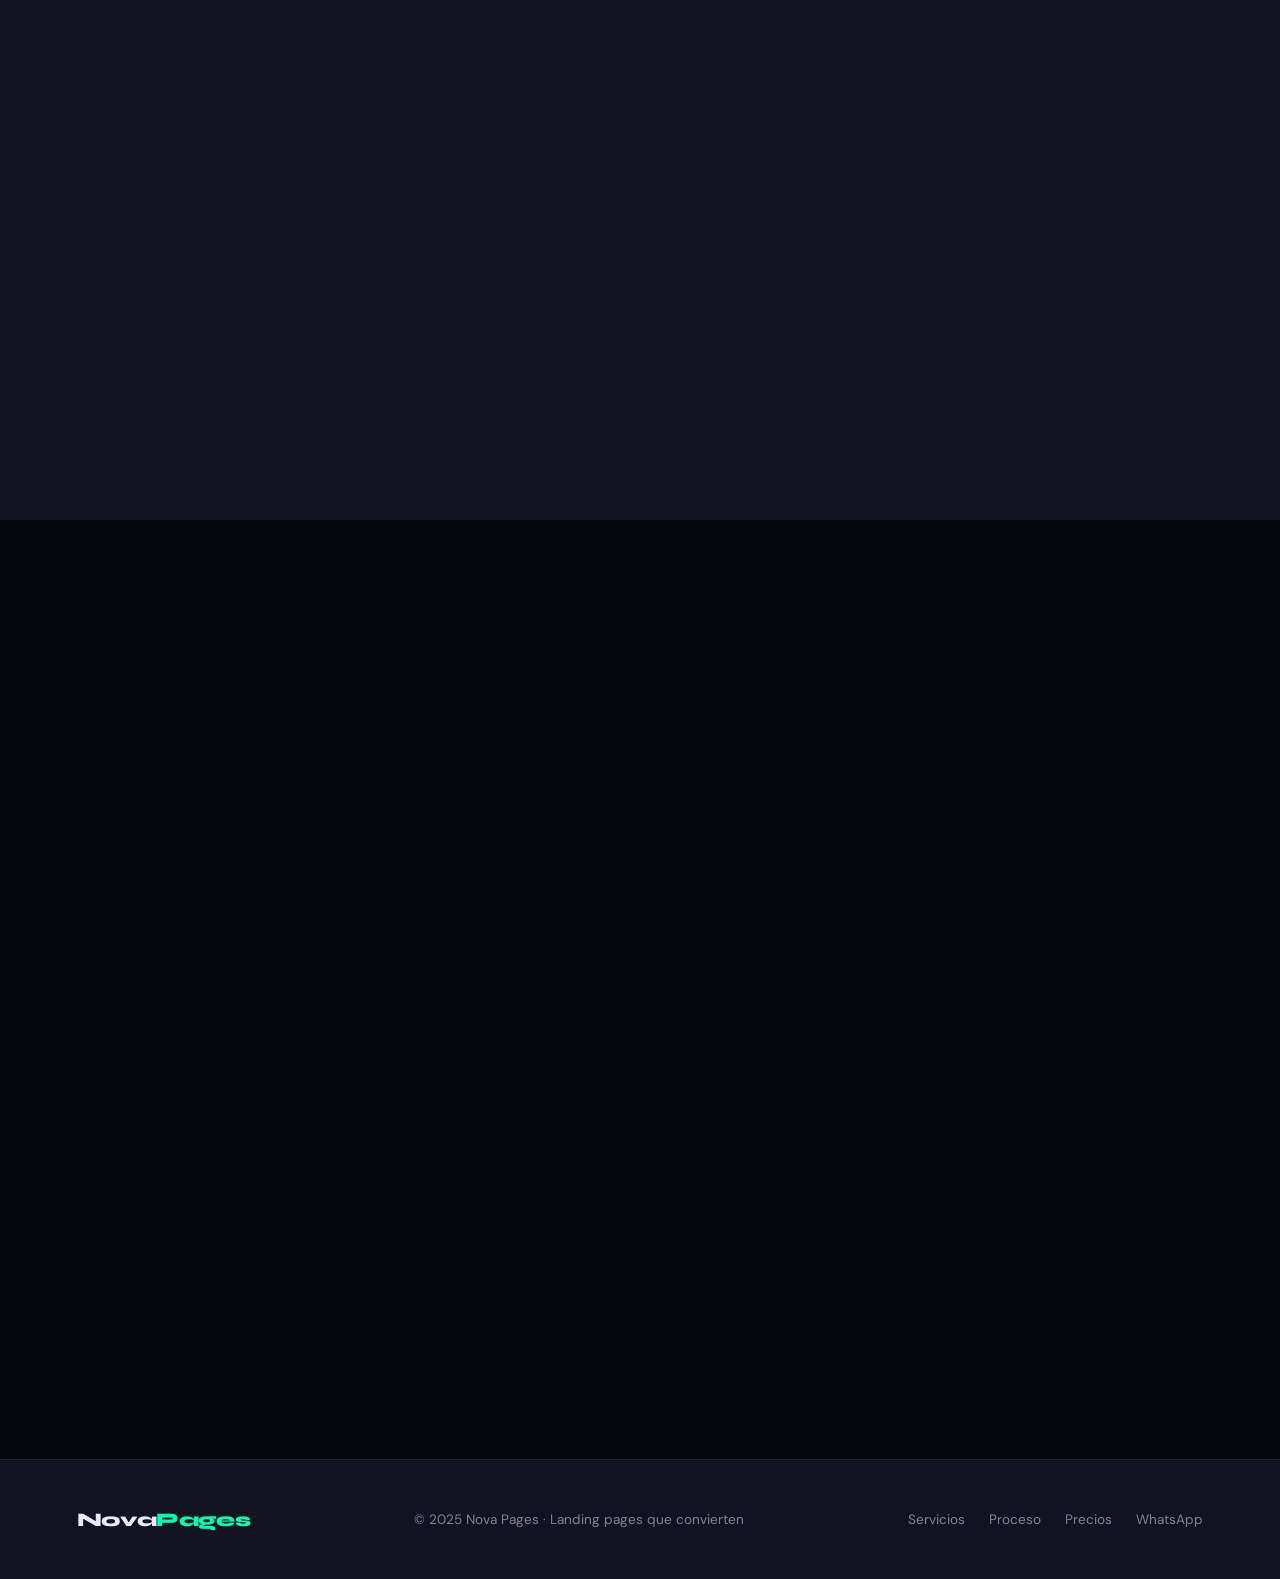
==== commit 57361131: "Rename nova-pages (2).html to index.html" ====
--- a/index.html
+++ b/index.html
@@ -1234,7 +1234,7 @@
   setTimeout(checkReveal, 300);
   setTimeout(checkReveal, 800);
 
-  // FORM
+  // FORM con Formspree
   function enviarFormulario() {
     var nombre = document.getElementById('nombre').value.trim();
     var email = document.getElementById('email').value.trim();
@@ -1247,16 +1247,36 @@
       return;
     }
 
-    var subject = encodeURIComponent('Solicitud landing page - ' + nombre);
-    var body = encodeURIComponent('Nombre: ' + nombre + '\nEmail: ' + email + '\nWhatsApp: ' + telefono + '\nTipo de negocio: ' + negocio + '\n\nMensaje:\n' + mensaje);
-    var mailtoLink = 'mailto:novaladingweb@gmail.com?subject=' + subject + '&body=' + body;
-
-    window.location.href = mailtoLink;
-
-    setTimeout(function() {
-      document.getElementById('formContent').style.display = 'none';
-      document.getElementById('successMsg').style.display = 'block';
-    }, 600);
+    var btn = document.querySelector('.form-submit');
+    btn.textContent = 'Enviando...';
+    btn.disabled = true;
+
+    fetch('https://formspree.io/f/xwvwbgag', {
+      method: 'POST',
+      headers: { 'Content-Type': 'application/json', 'Accept': 'application/json' },
+      body: JSON.stringify({
+        nombre: nombre,
+        email: email,
+        whatsapp: telefono,
+        negocio: negocio,
+        mensaje: mensaje
+      })
+    })
+    .then(function(res) {
+      if (res.ok) {
+        document.getElementById('formContent').style.display = 'none';
+        document.getElementById('successMsg').style.display = 'block';
+      } else {
+        btn.textContent = 'Enviar solicitud ✉️';
+        btn.disabled = false;
+        alert('Hubo un error. Escríbenos por WhatsApp.');
+      }
+    })
+    .catch(function() {
+      btn.textContent = 'Enviar solicitud ✉️';
+      btn.disabled = false;
+      alert('Error de conexión. Escríbenos por WhatsApp.');
+    });
   }
 
   // PARALLAX ORBS
@@ -1269,4 +1289,4 @@
   });
 </script>
 </body>
-</html>+</html>
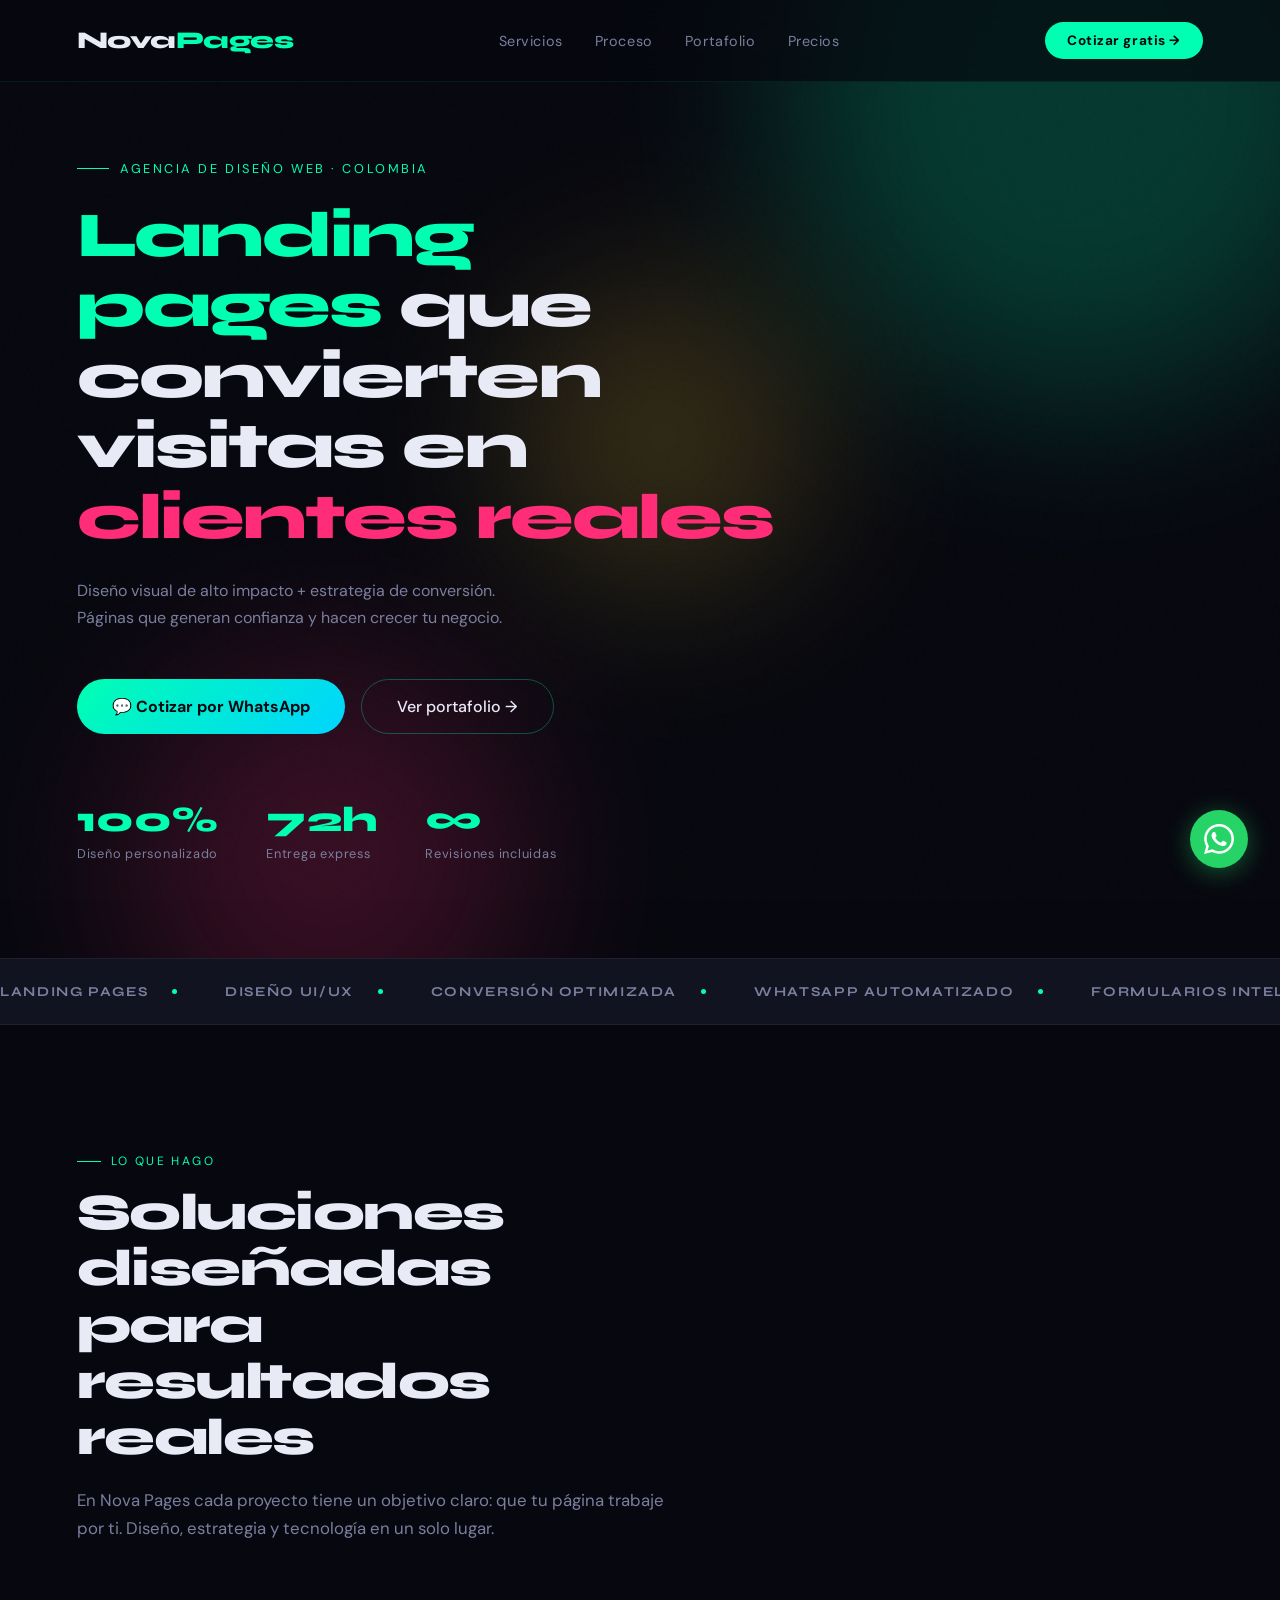
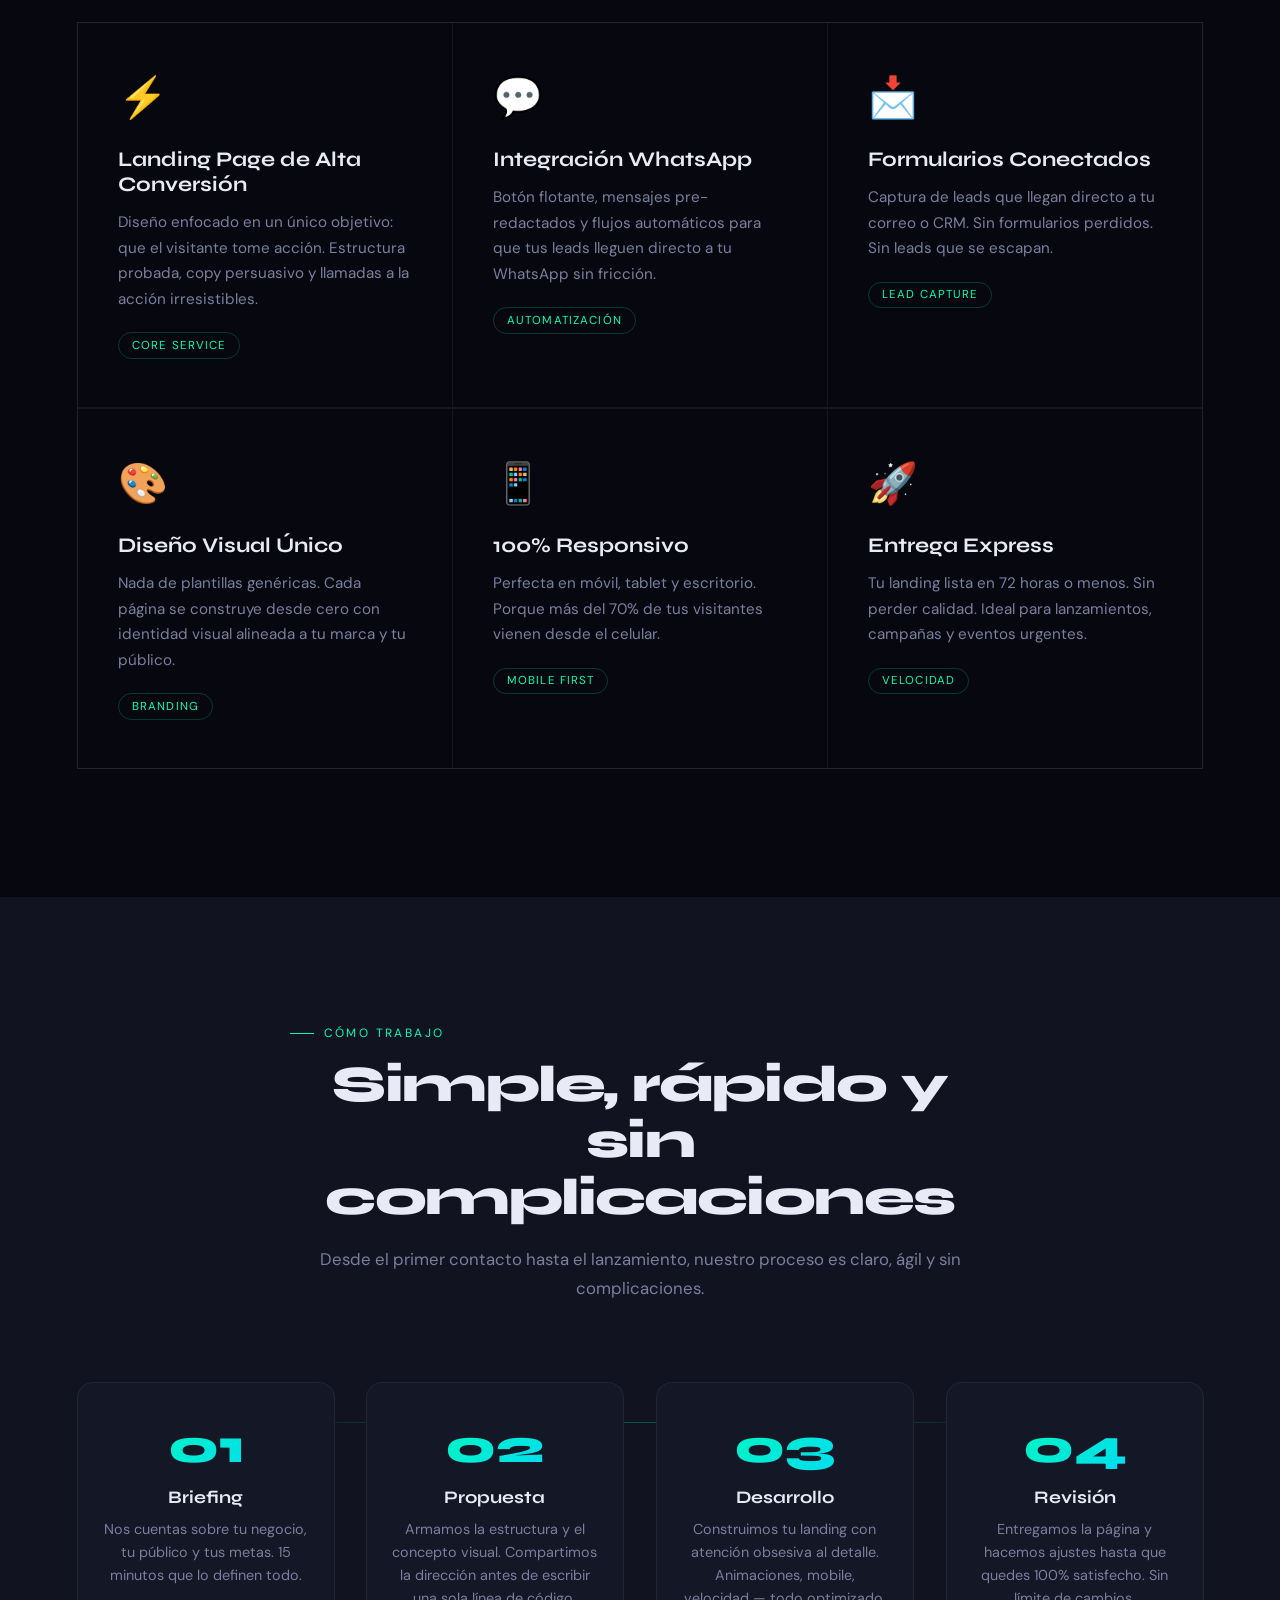
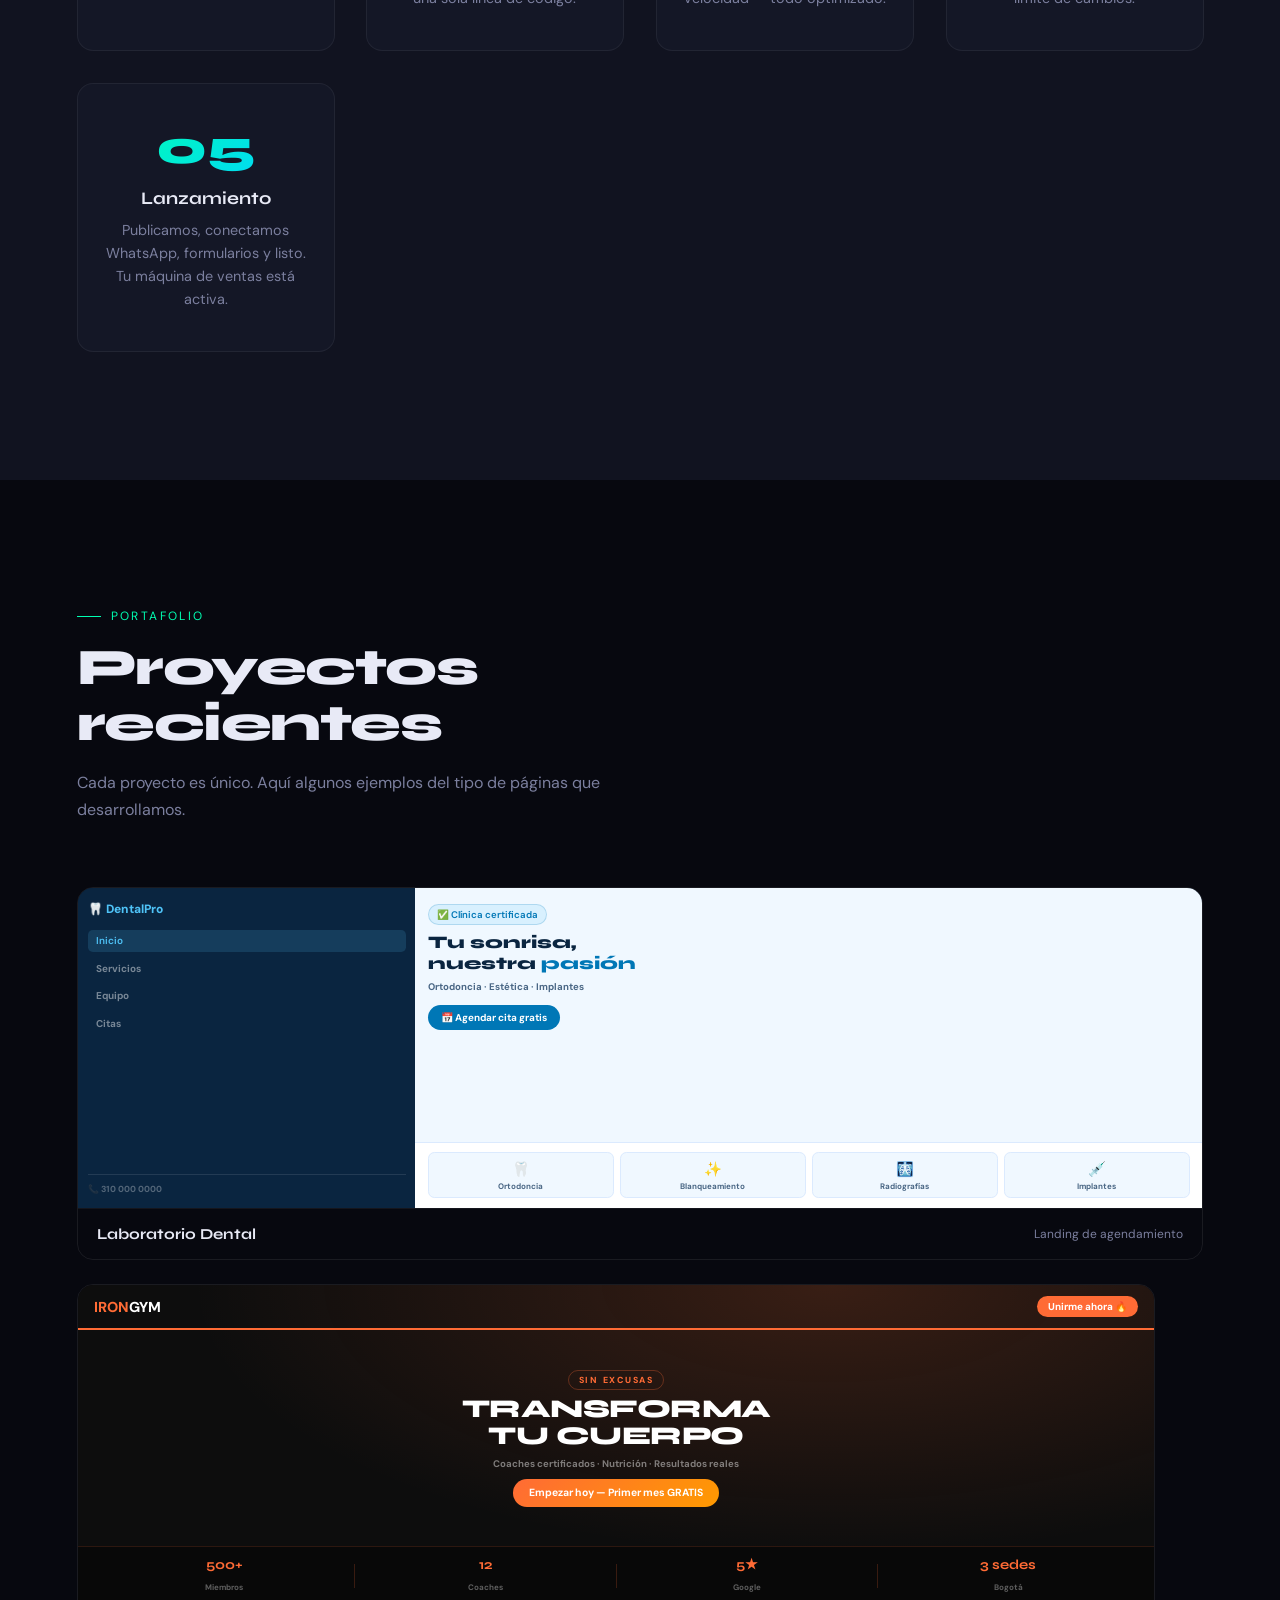
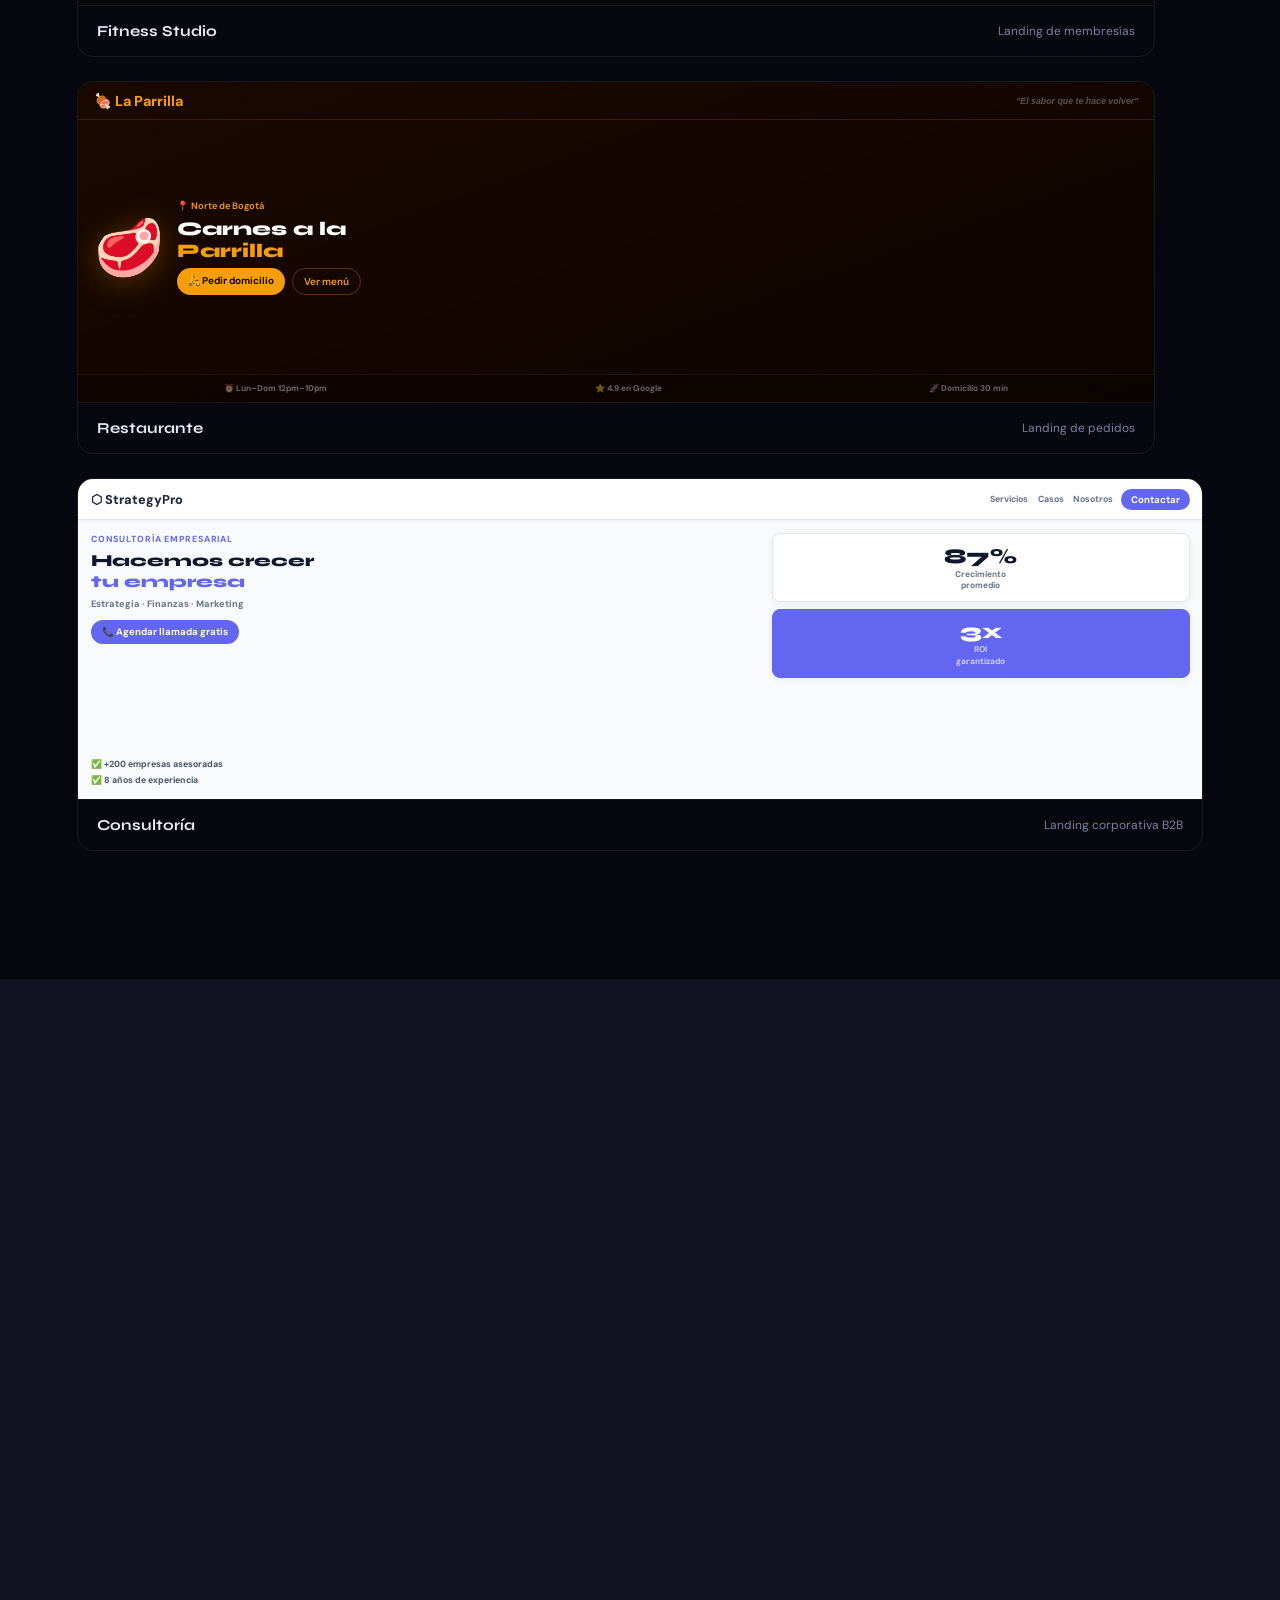
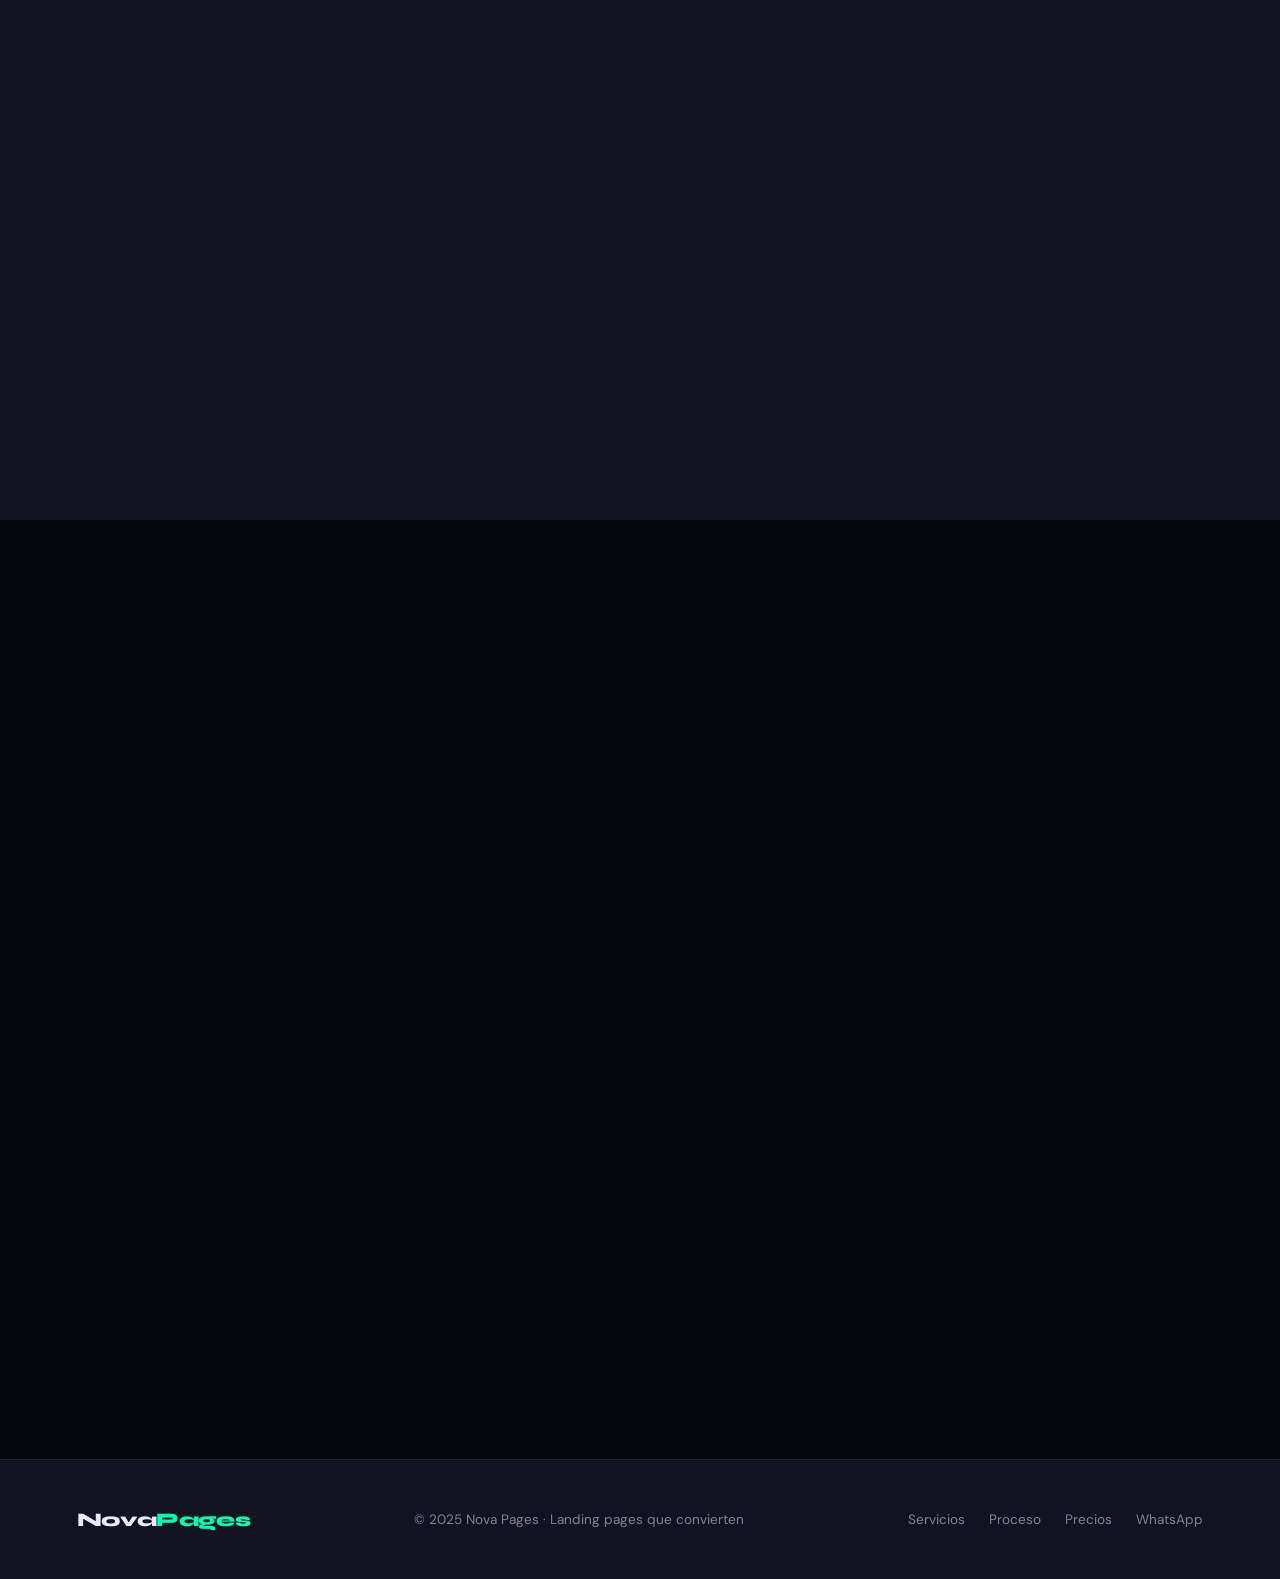
==== commit 5c5c8a60: "Rename nova-pages (3).html to index.html" ====
--- a/index.html
+++ b/index.html
@@ -569,12 +569,37 @@
     .contact { grid-template-columns: 1fr; gap: 3rem; }
     .nav-links { display: none; }
     .process-steps::before { display: none; }
+    /* Nav smaller on mobile */
+    .logo { font-size: 1.1rem; }
+    .nav-cta { font-size: .75rem; padding: .45rem 1rem; }
+    nav { padding: 1rem 4%; }
+    /* Hero more compact */
+    .hero { padding: 7rem 5% 4rem; }
+    .hero-stats { margin-top: 2rem; gap: 1.5rem; }
+    .hero-actions { margin-top: 2rem; }
+    .hero-sub { margin-top: 1rem; }
+    /* Sections less tall */
+    .services { padding: 5rem 5%; }
+    .process { padding: 5rem 5%; }
+    .portfolio { padding: 5rem 5%; }
+    .pricing { padding: 5rem 5%; }
+    .contact { padding: 5rem 5%; }
+    /* Dental demo - fix empty sides */
+    .portfolio-mock-dental { background: #0a2540; }
+    .demo-dental-wrap { transform: none; }
   }
   @media (max-width: 600px) {
     .hero-stats { gap: 1.5rem; }
     .form-row { grid-template-columns: 1fr; }
     footer { flex-direction: column; text-align: center; }
     .footer-links { justify-content: center; }
+    /* Hero title smaller on small phones */
+    .hero h1 { font-size: clamp(1.8rem, 7vw, 2.8rem); }
+    .btn-primary, .btn-secondary { width: 100%; justify-content: center; text-align: center; }
+    /* Cards in services 1 col */
+    .services-grid { grid-template-columns: 1fr !important; }
+    /* Process steps smaller */
+    .step { padding: 1.5rem 1rem; }
   }
 
   /* SUCCESS MSG */
@@ -595,11 +620,11 @@
   .portfolio-item {
     border-radius: 1rem; overflow: hidden;
     border: 1px solid rgba(255,255,255,.08);
-    background: var(--card);
+    background: transparent;
     transition: transform .3s, border-color .3s;
   }
   .portfolio-item:hover { transform: translateY(-6px); border-color: rgba(0,255,178,.25); }
-  .portfolio-mock { height: 320px; overflow: hidden; position: relative; }
+  .portfolio-mock { height: 320px; overflow: hidden; position: relative; width: 100%; }
   .portfolio-label {
     padding: 1rem 1.2rem;
     display: flex; align-items: center; justify-content: space-between;
@@ -609,8 +634,8 @@
   .portfolio-type { font-size: .75rem; color: var(--muted); }
 
   /* ── DENTAL ── sidebar layout, azul clínico */
-  .portfolio-mock-dental { background: #e8f4fd; }
-  .demo-dental-wrap { display: flex; height: 100%; font-family: 'DM Sans', sans-serif; }
+  .portfolio-mock-dental { background: #0a2540; }
+  .demo-dental-wrap { display: flex; height: 100%; width: 100%; font-family: 'DM Sans', sans-serif; }
   .demo-dental-sidebar {
     width: 30%; background: #0a2540; padding: .8rem .6rem;
     display: flex; flex-direction: column; gap: .8rem;
@@ -620,7 +645,7 @@
   .dmenu-item { font-size: .62rem; color: rgba(255,255,255,.45); padding: .3rem .5rem; border-radius: .3rem; }
   .dmenu-item.active { background: rgba(79,195,247,.15); color: #4FC3F7; font-weight: 600; }
   .demo-dental-contact { font-size: .55rem; color: rgba(255,255,255,.3); border-top: 1px solid rgba(255,255,255,.1); padding-top: .5rem; }
-  .demo-dental-main { flex: 1; display: flex; flex-direction: column; background: #f0f8ff; }
+  .demo-dental-main { flex: 1; display: flex; flex-direction: column; background: #f0f8ff; min-width: 0; }
   .demo-dental-hero { flex: 1; padding: 1rem .8rem; display: flex; flex-direction: column; gap: .4rem; }
   .ddh-badge { font-size: .6rem; background: rgba(79,195,247,.15); color: #0077b6; border: 1px solid rgba(0,119,182,.2); padding: .2rem .5rem; border-radius: 2rem; width: fit-content; font-weight: 600; }
   .ddh-title { font-family: 'Syne', sans-serif; font-size: 1.1rem; font-weight: 800; color: #0a2540; line-height: 1.2; }
@@ -633,7 +658,7 @@
 
   /* ── FITNESS ── bold dark, layout campaña centrado */
   .portfolio-mock-fitness { background: #0d0d0d; }
-  .demo-fitness-wrap { height: 100%; display: flex; flex-direction: column; font-family: 'DM Sans', sans-serif; background: radial-gradient(ellipse at 70% 0%, rgba(255,107,53,.18) 0%, transparent 60%), #0d0d0d; }
+  .demo-fitness-wrap { height: 100%; width: 100%; display: flex; flex-direction: column; font-family: 'DM Sans', sans-serif; background: radial-gradient(ellipse at 70% 0%, rgba(255,107,53,.18) 0%, transparent 60%), #0d0d0d; }
   .demo-fit-topbar { display: flex; align-items: center; justify-content: space-between; padding: .7rem 1rem; border-bottom: 2px solid #FF6B35; }
   .demo-fit-topbtn { font-size: .62rem; font-weight: 700; background: #FF6B35; color: #fff; padding: .25rem .7rem; border-radius: 2rem; }
   .demo-fit-center { flex: 1; display: flex; flex-direction: column; align-items: center; justify-content: center; padding: .8rem 1rem; text-align: center; gap: .4rem; }
@@ -648,8 +673,8 @@
   .demo-fit-divider { width: 1px; height: 24px; background: rgba(255,107,53,.2); }
 
   /* ── RESTAURANTE ── cálido, layout horizontal tipo revista */
-  .portfolio-mock-resto { background: #120800; }
-  .demo-resto-wrap { height: 100%; display: flex; flex-direction: column; font-family: 'DM Sans', sans-serif; background: linear-gradient(160deg, #1a0800, #0d0400); }
+  .portfolio-mock-resto { background: #1a0800; }
+  .demo-resto-wrap { height: 100%; width: 100%; display: flex; flex-direction: column; font-family: 'DM Sans', sans-serif; background: linear-gradient(160deg, #1a0800, #0d0400); }
   .demo-resto-header { display: flex; align-items: center; justify-content: space-between; padding: .6rem 1rem; border-bottom: 1px solid rgba(245,158,11,.15); }
   .demo-resto-logo { color: #F59E0B; font-weight: 800; font-size: .9rem; }
   .demo-resto-tagline { font-size: .55rem; color: rgba(255,255,255,.3); font-style: italic; }
@@ -667,7 +692,7 @@
 
   /* ── CONSULTORÍA ── claro corporativo, layout split con métricas */
   .portfolio-mock-consult { background: #f8fafc; }
-  .demo-consult-wrap { height: 100%; display: flex; flex-direction: column; font-family: 'DM Sans', sans-serif; background: #f8fafc; }
+  .demo-consult-wrap { height: 100%; width: 100%; display: flex; flex-direction: column; font-family: 'DM Sans', sans-serif; background: #f8fafc; }
   .demo-consult-nav { display: flex; align-items: center; gap: .5rem; padding: .6rem .8rem; background: #fff; border-bottom: 1px solid #e2e8f0; box-shadow: 0 1px 4px rgba(0,0,0,.05); }
   .demo-consult-brand { font-weight: 800; font-size: .8rem; color: #1e293b; flex: 1; }
   .demo-consult-links { display: flex; gap: .6rem; }
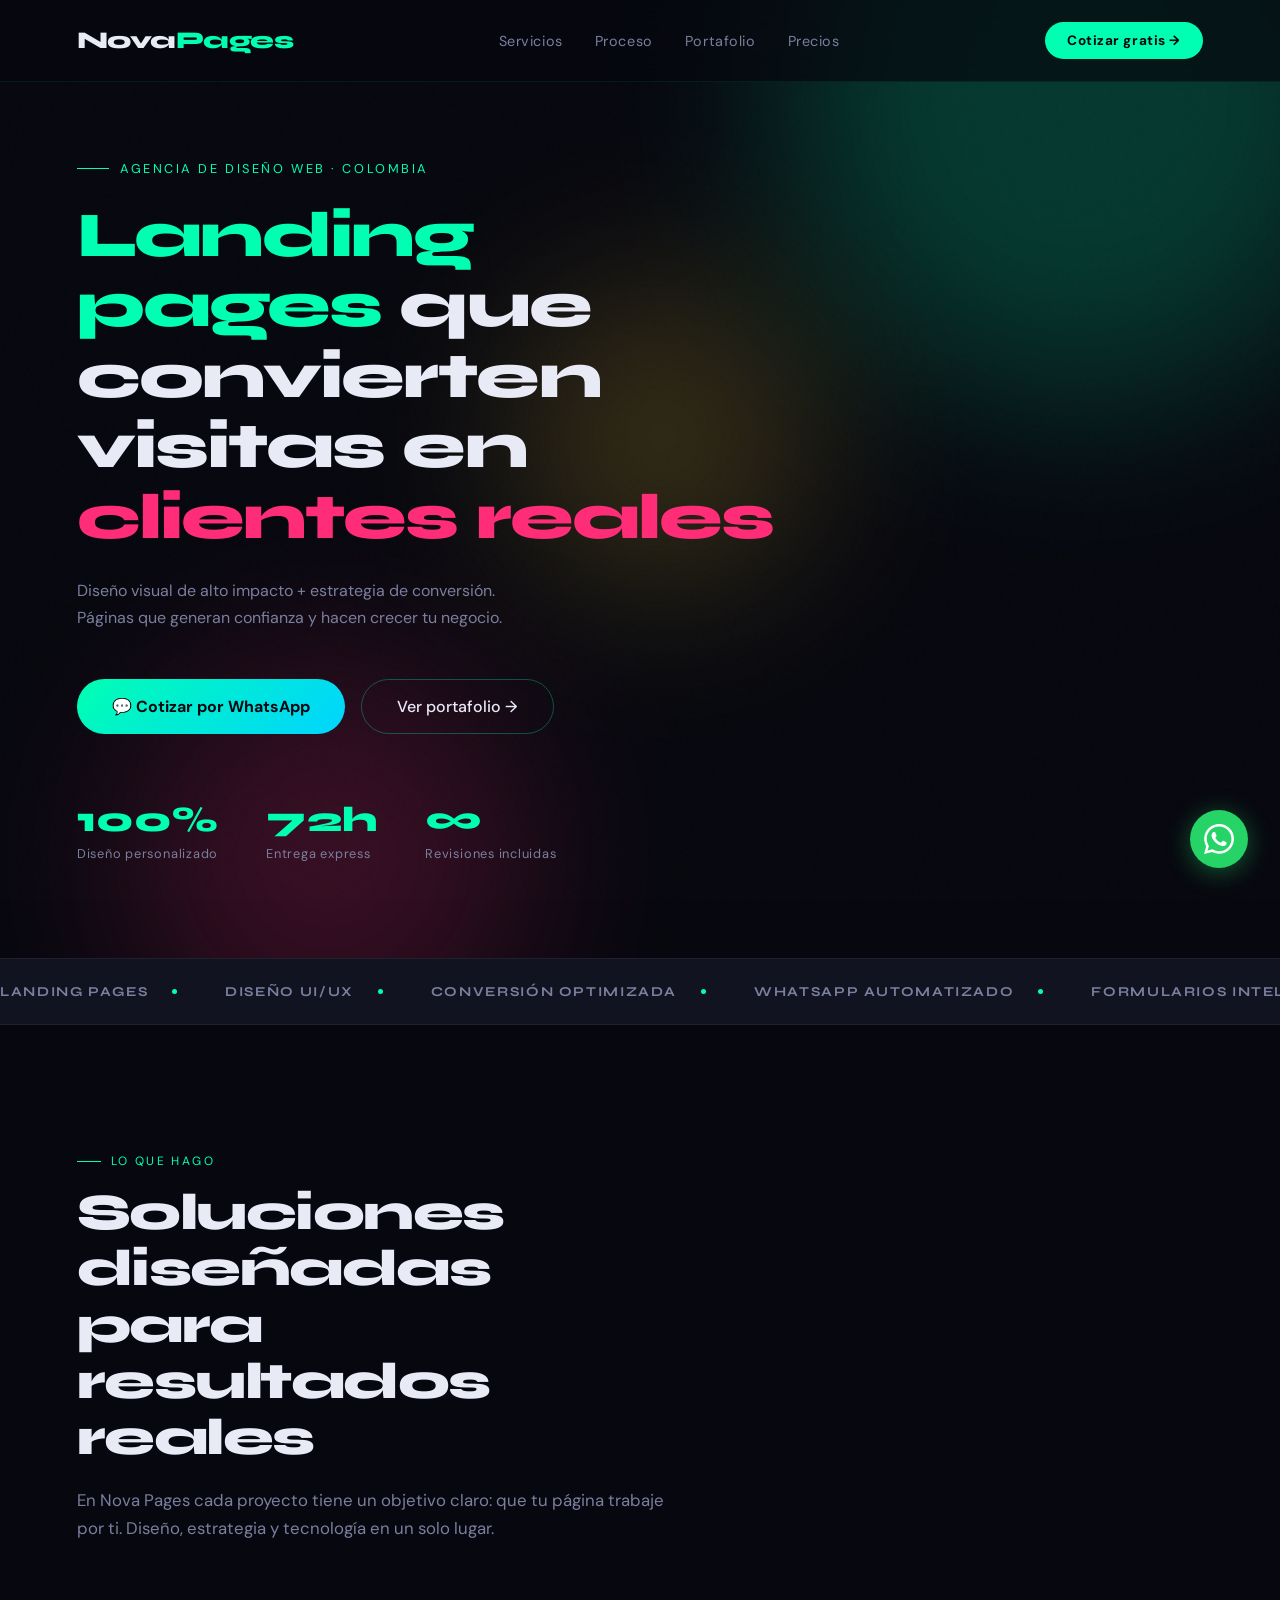
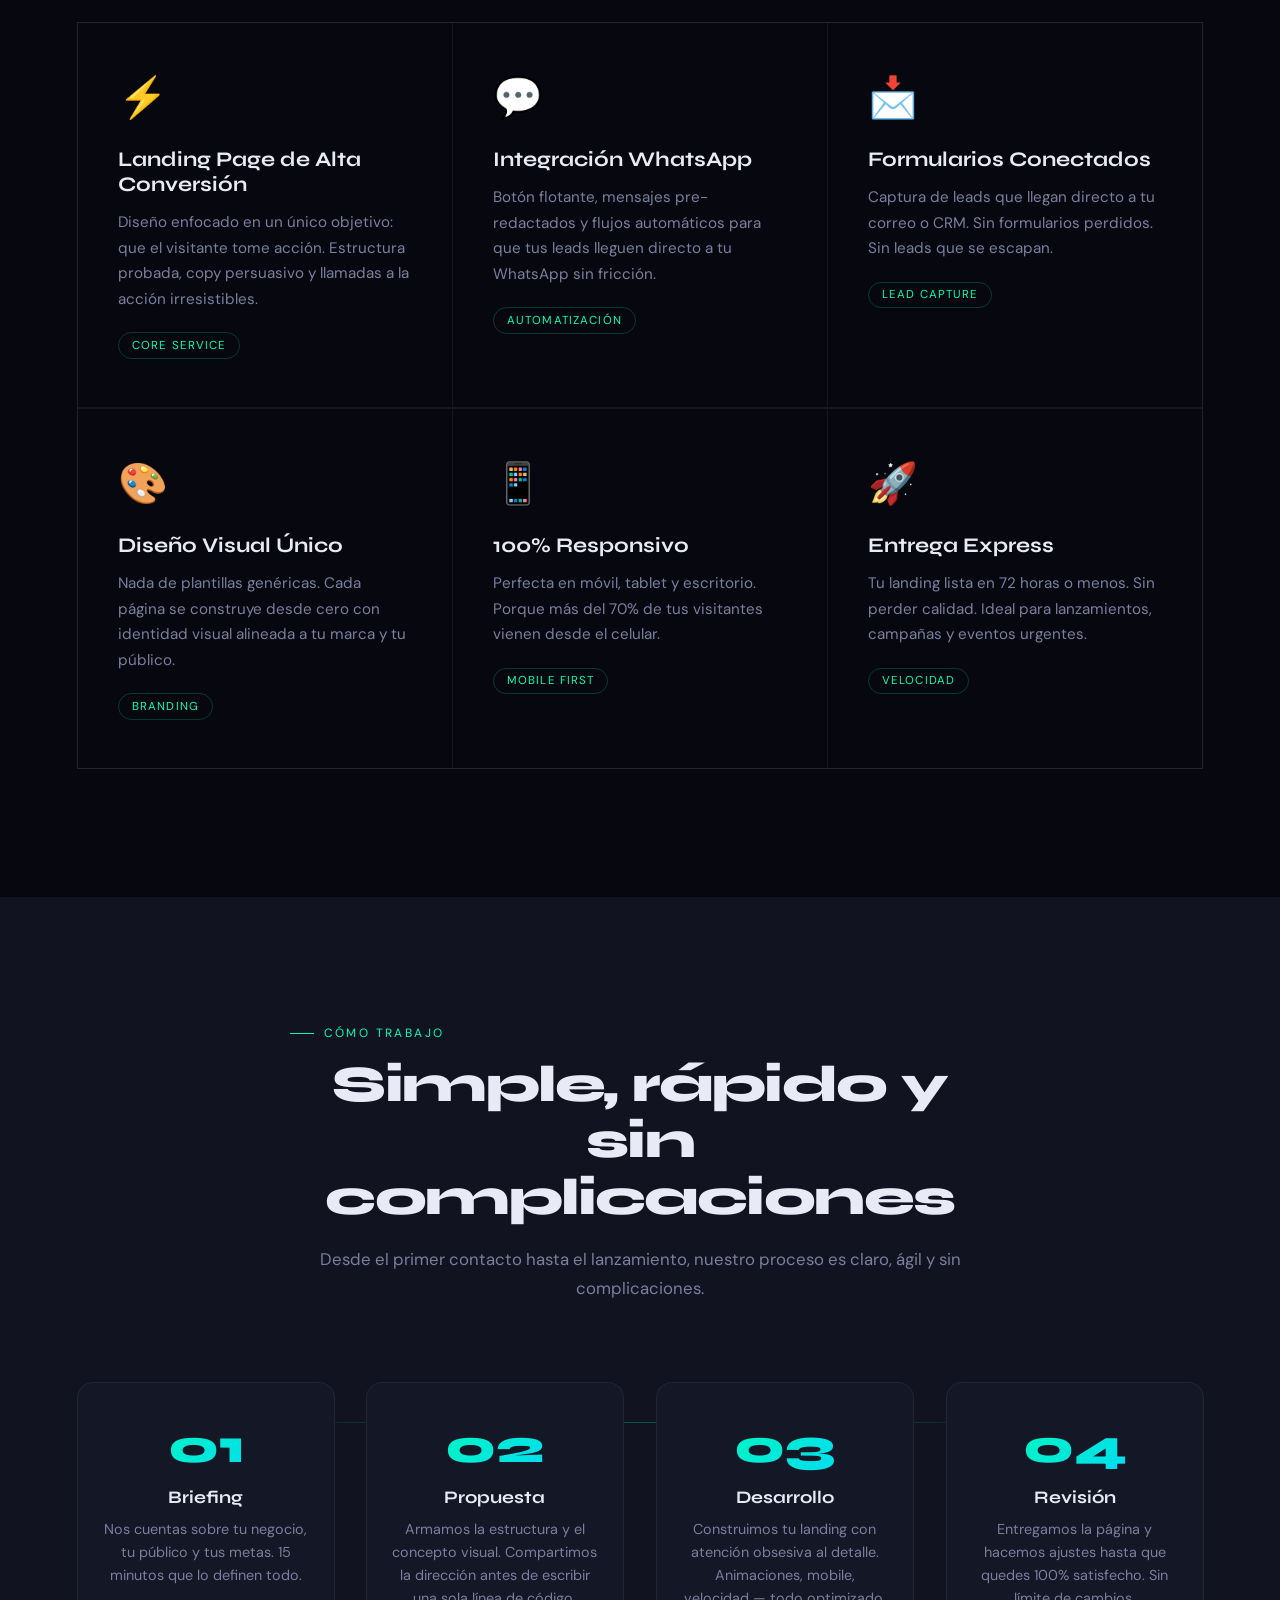
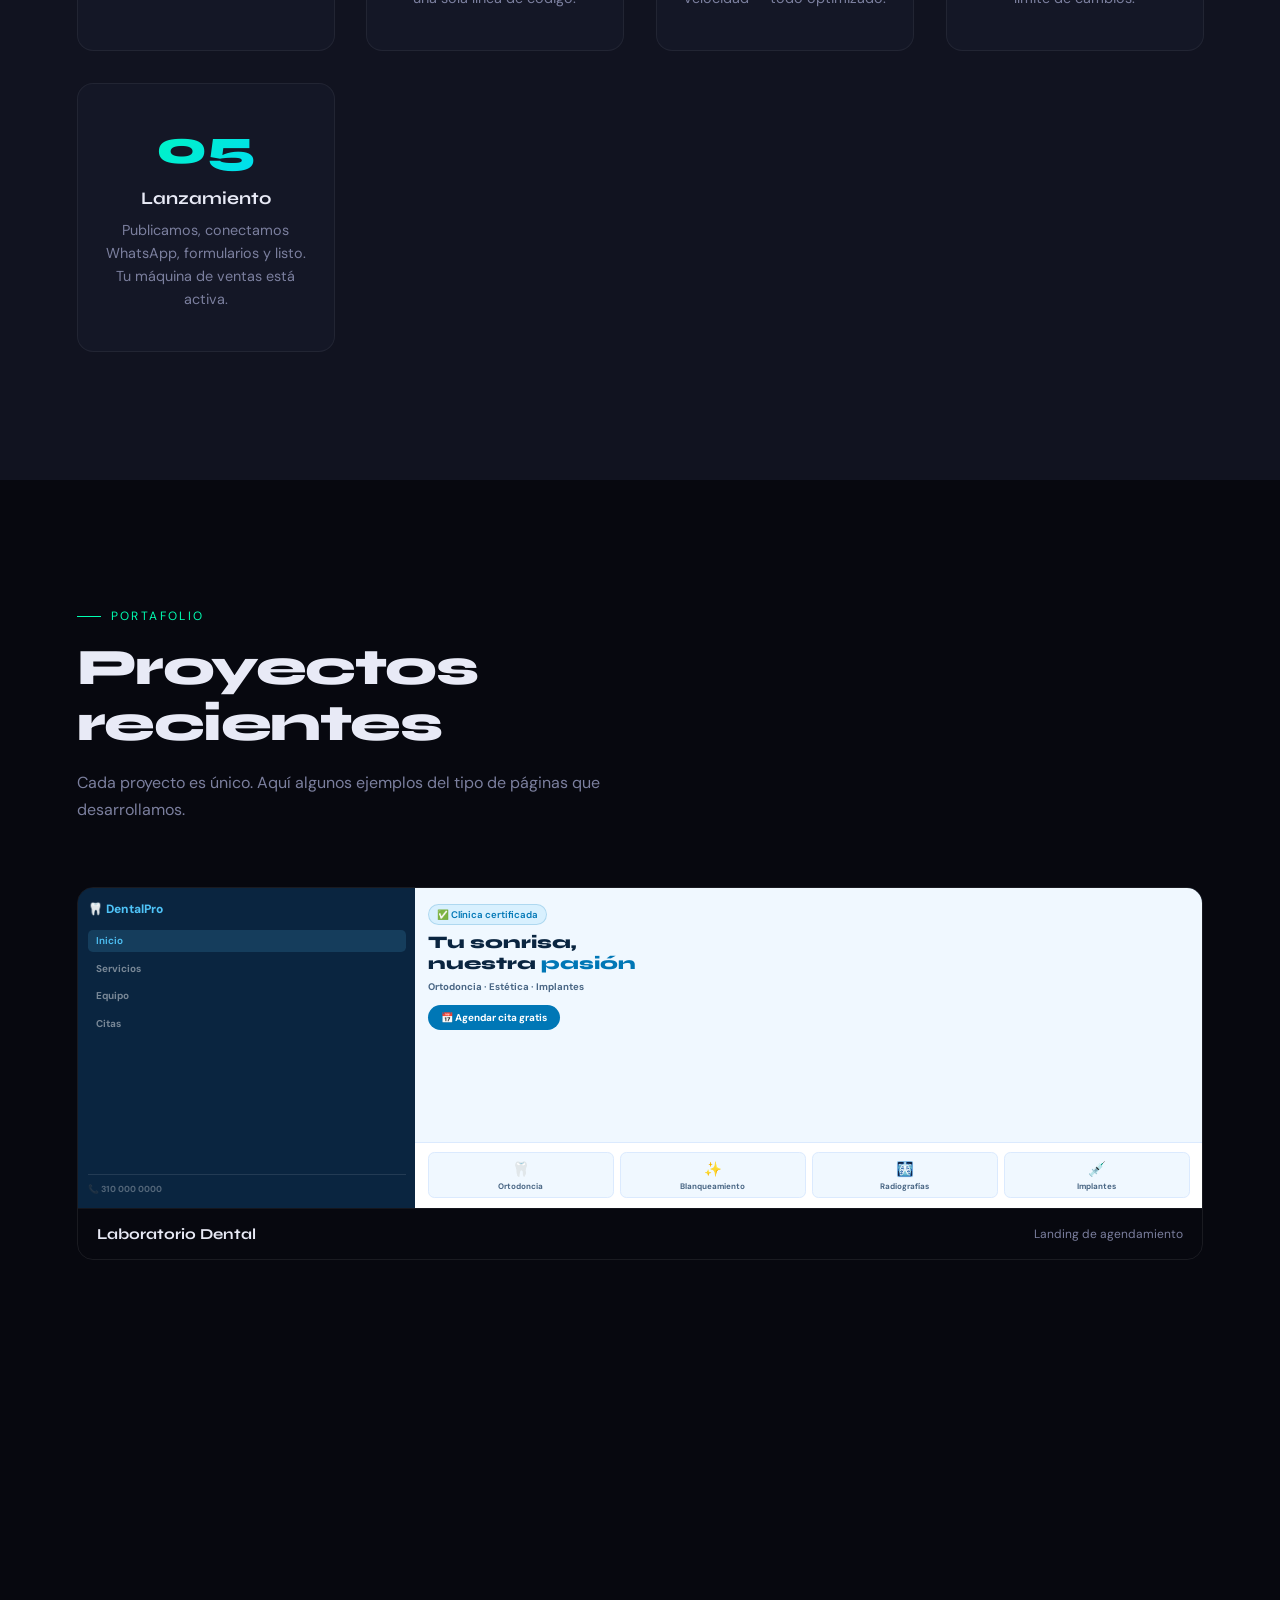
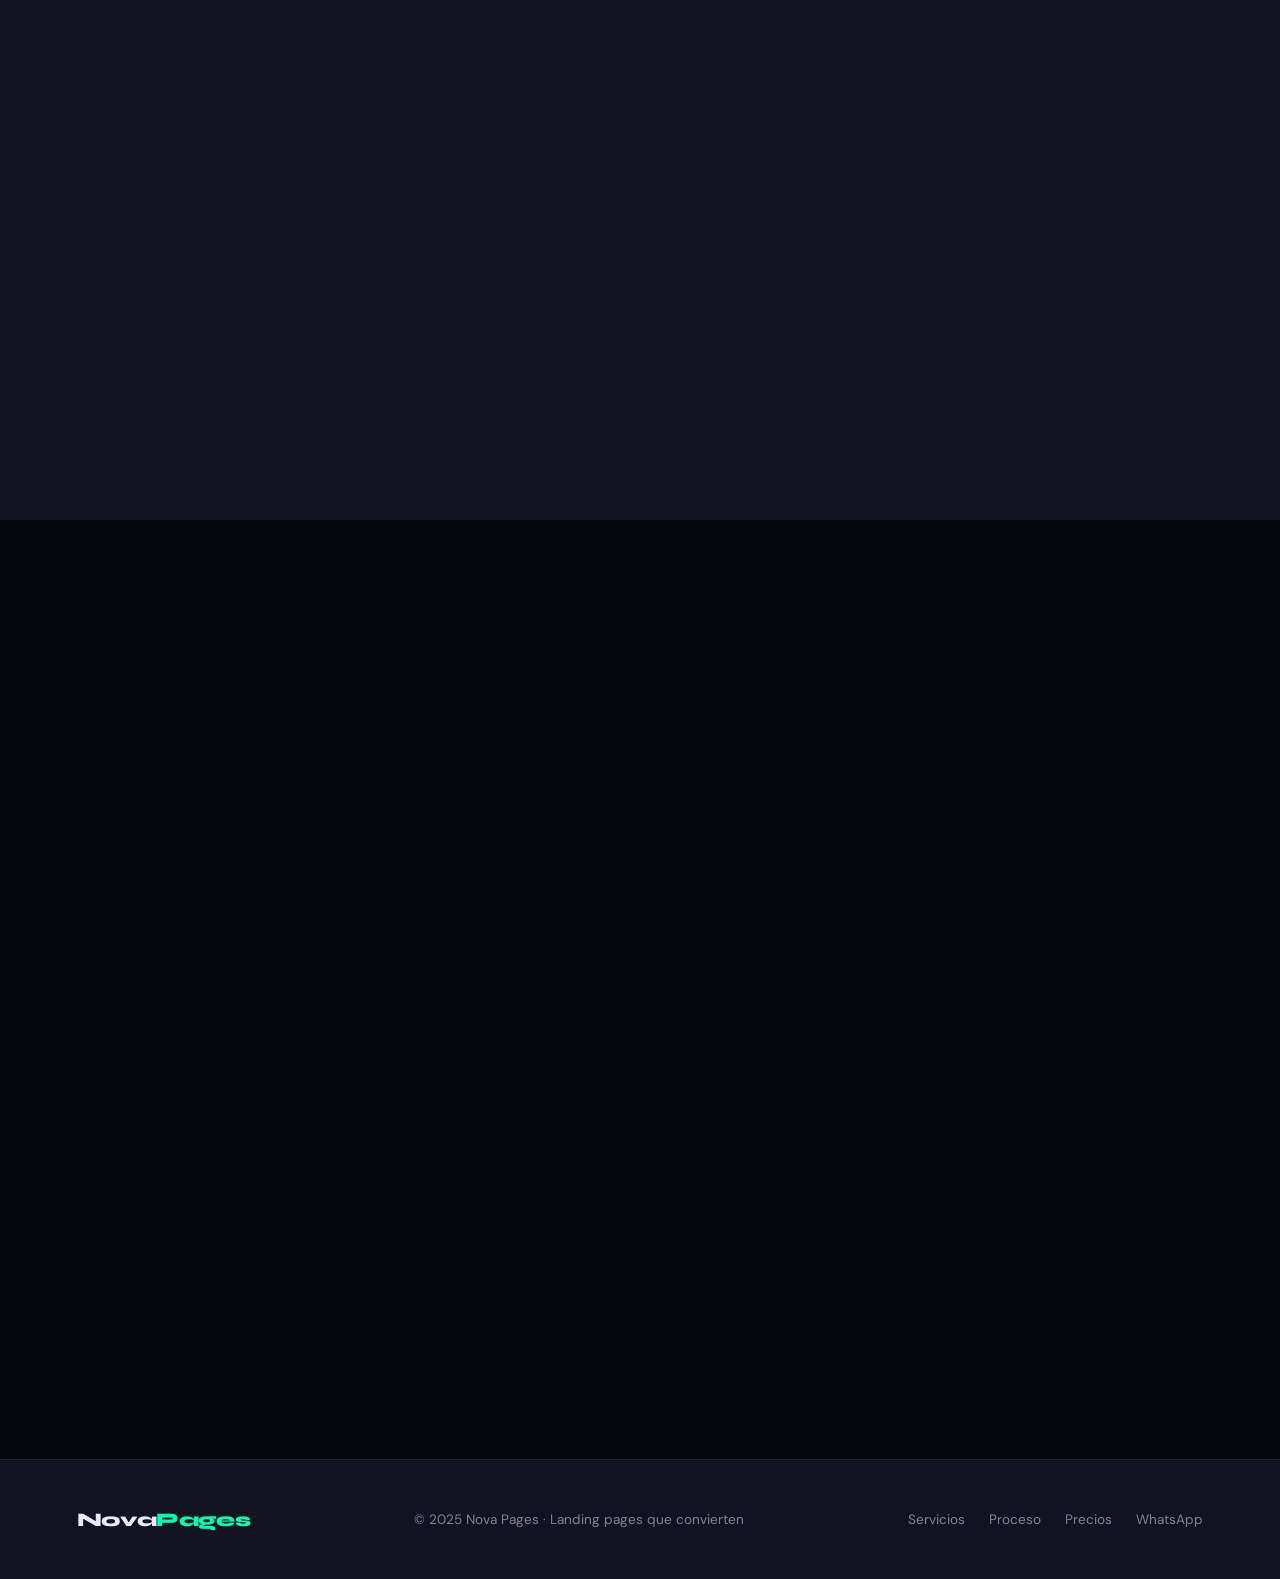
==== commit e2fd80b2: "Update WhatsApp link text for landing page quote" ====
--- a/index.html
+++ b/index.html
@@ -760,7 +760,7 @@
   </p>
 
   <div class="hero-actions">
-    <a href="https://wa.me/573138052060?text=Hola%2C%20quiero%20cotizar%20una%20landing%20page%20con%20Nova%20Pages%20🚀" target="_blank" class="btn-primary">
+    <a href="https://wa.me/573138052060?text=Hola!%2C%20quiero%20cotizar%20una%20landing%20page%20con%20Nova%20Pages%2C%20dame%20más%20info!" target="_blank" class="btn-primary">
       💬 Cotizar por WhatsApp
     </a>
     <a href="#portafolio" class="btn-secondary">Ver portafolio →</a>
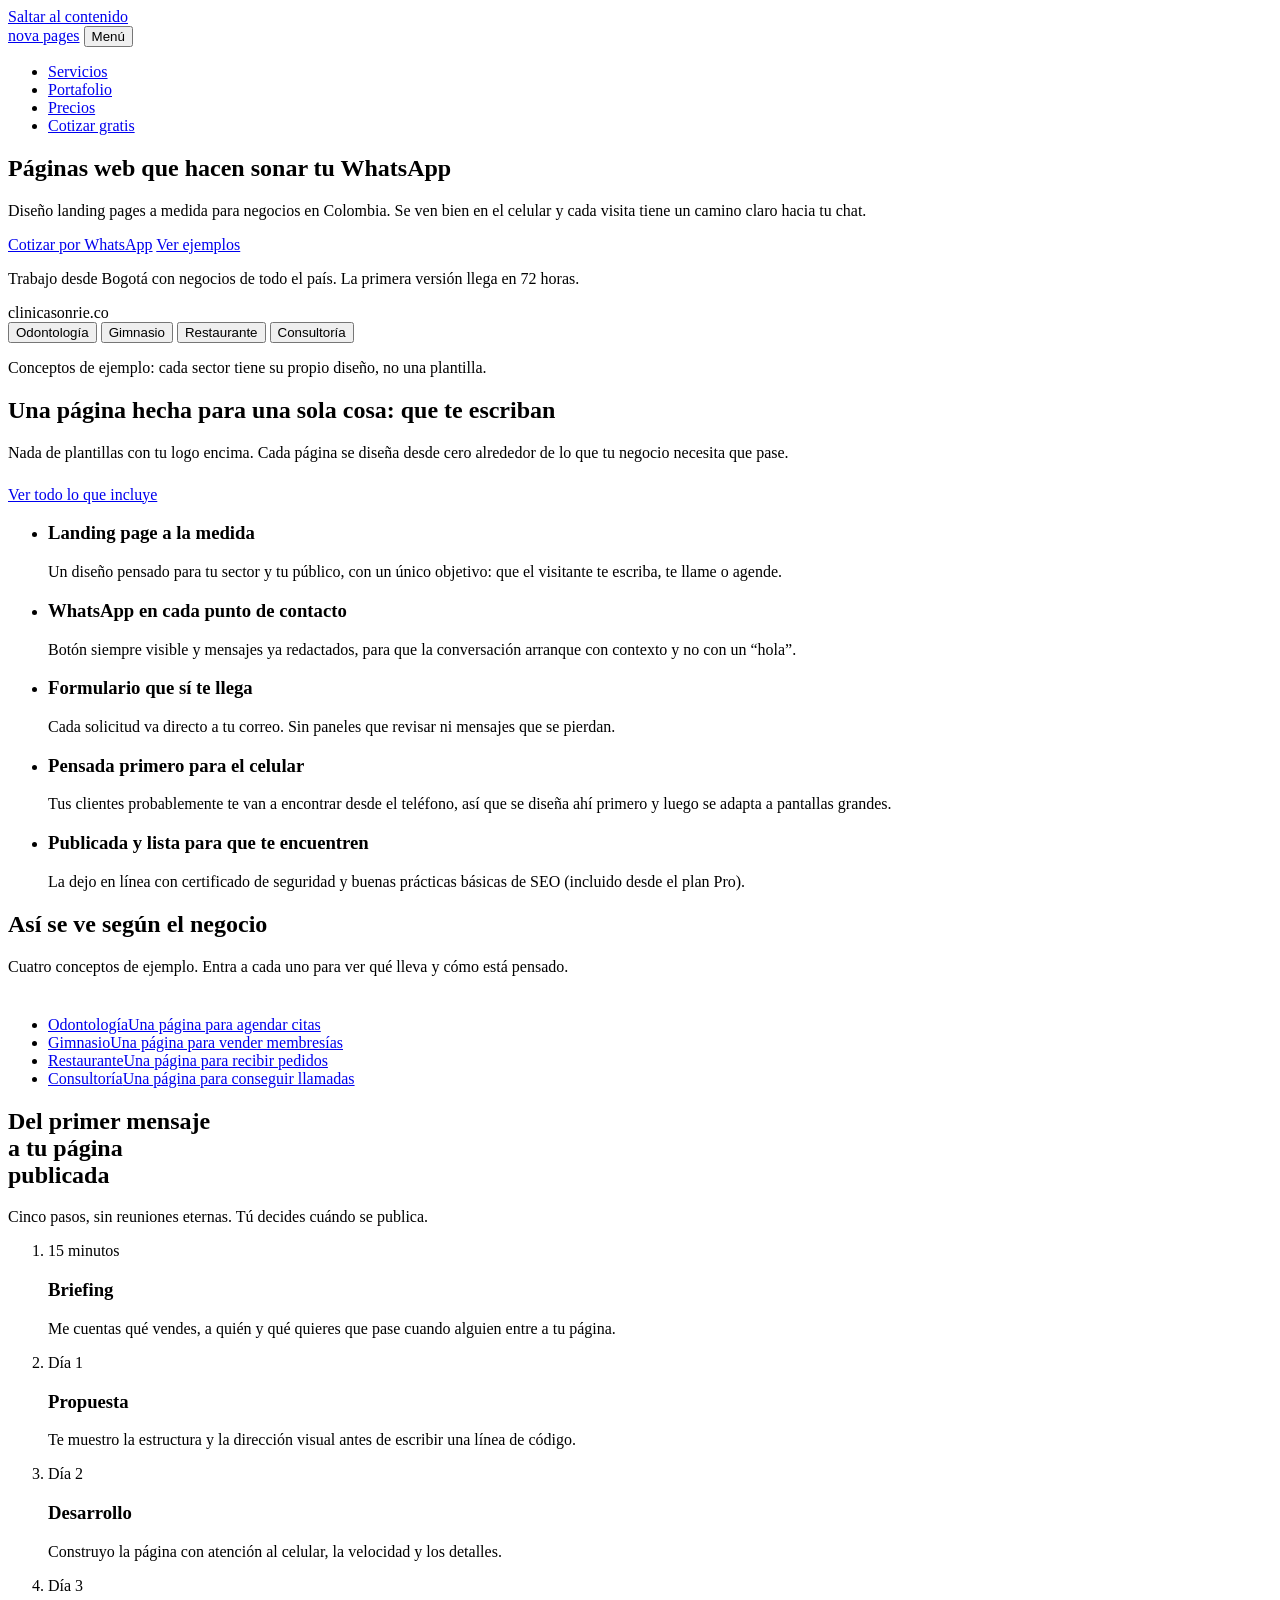
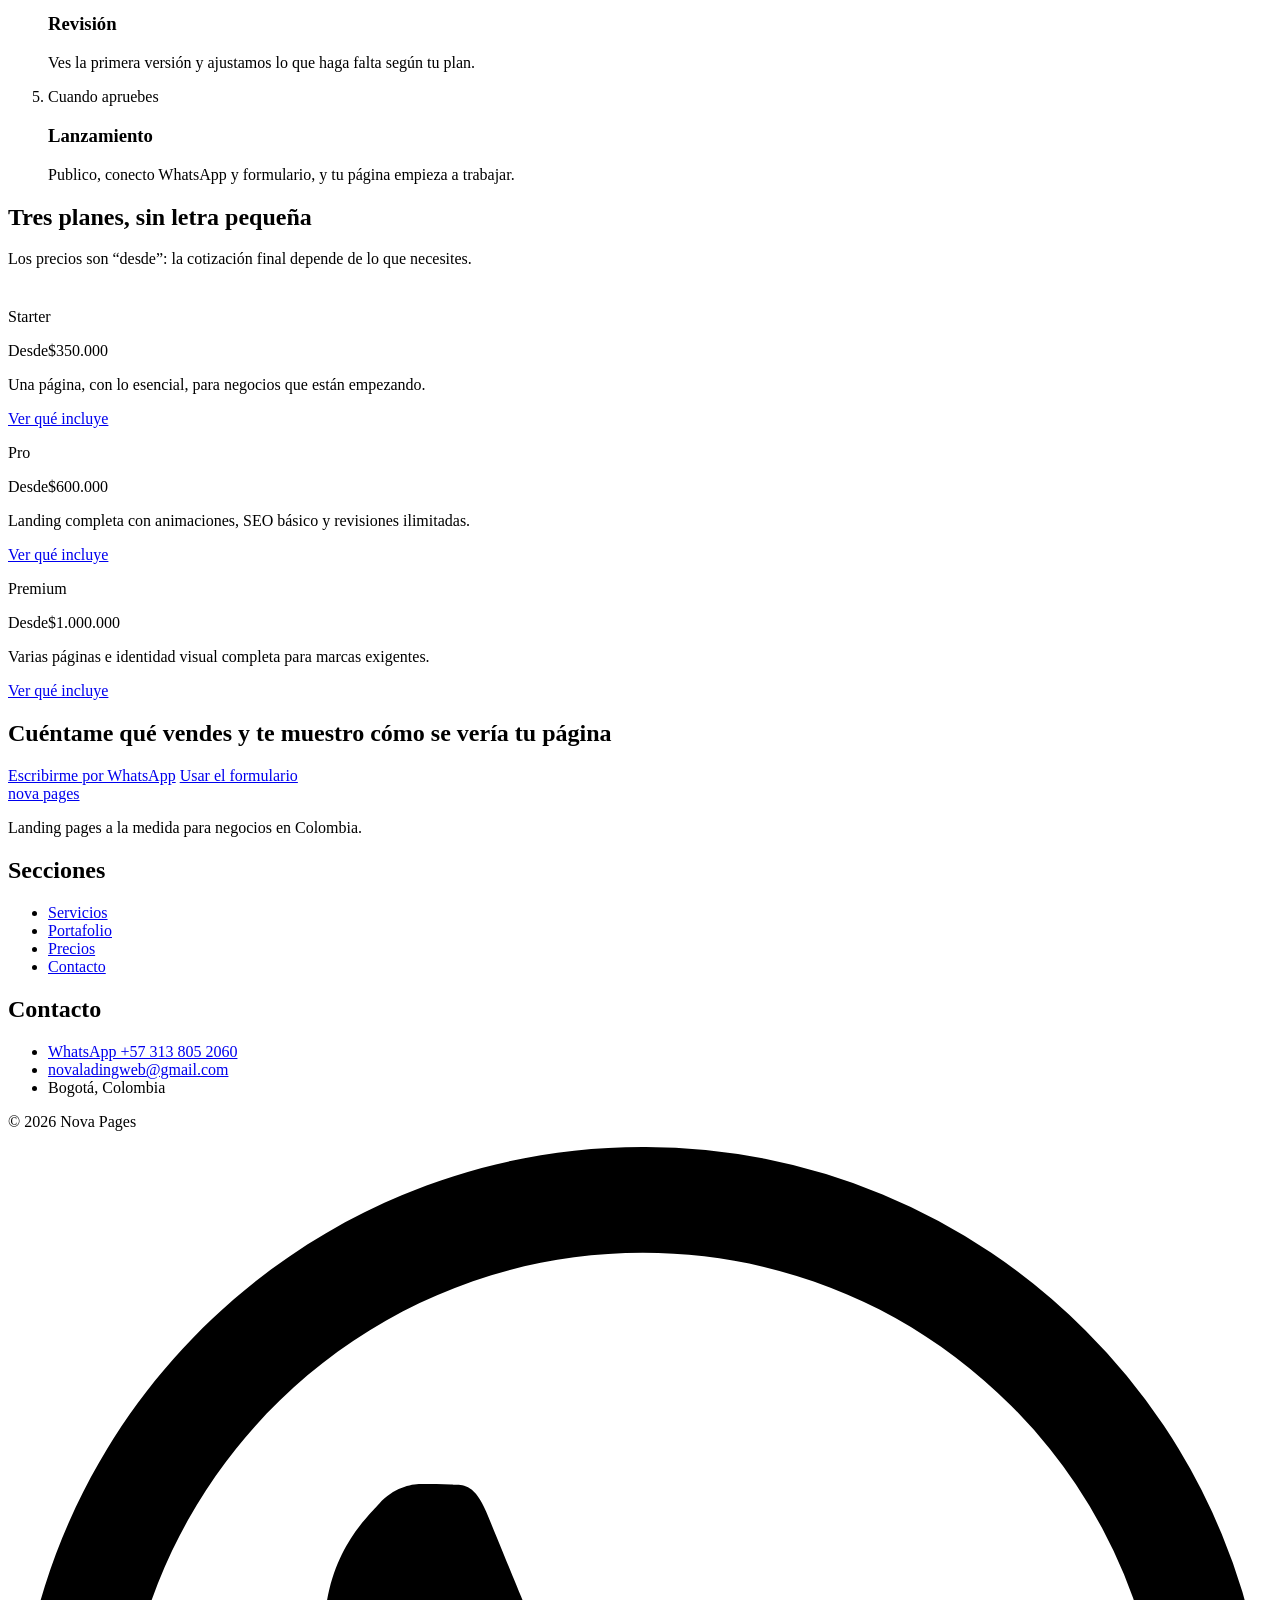
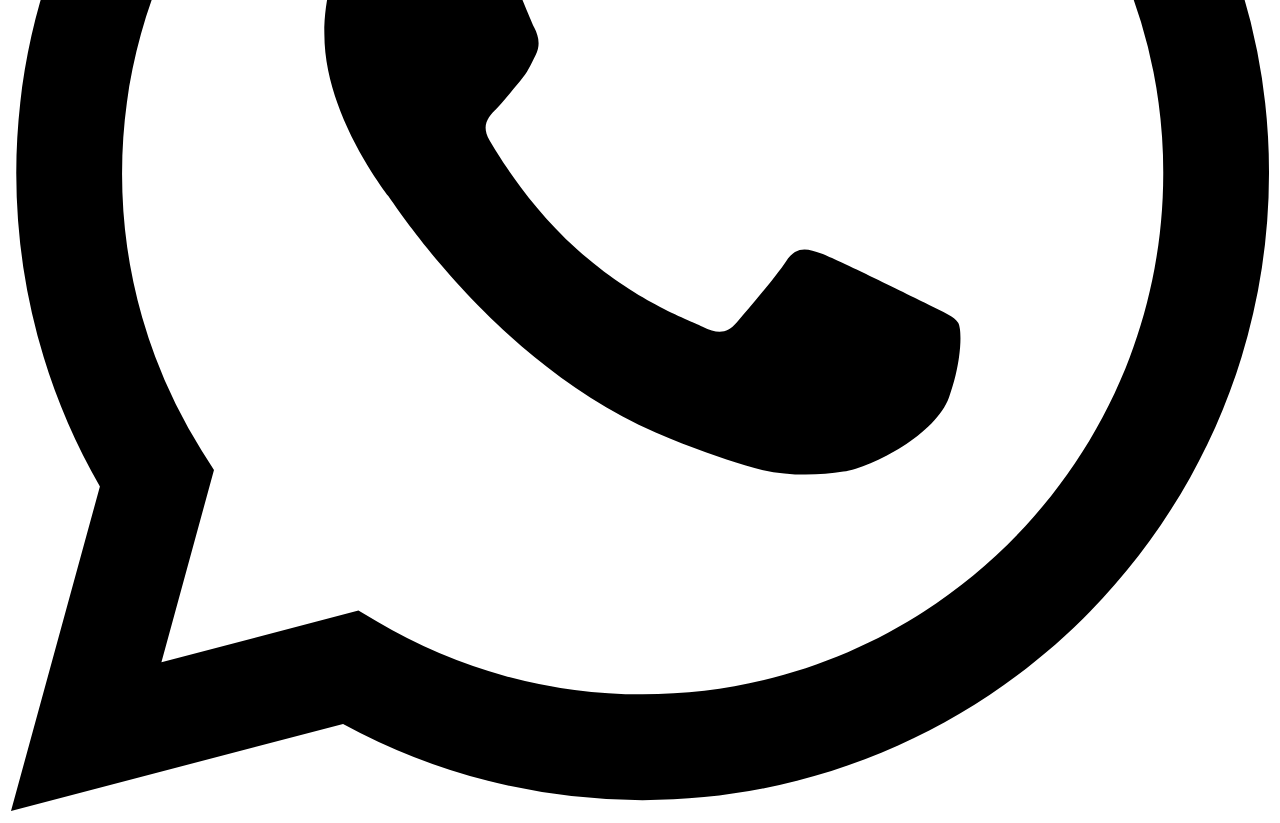
==== commit ad9ca303: "Add files via upload" ====
--- a/index.html
+++ b/index.html
@@ -1,1317 +1,225 @@
 <!DOCTYPE html>
 <html lang="es">
 <head>
-<meta charset="UTF-8">
-<meta name="viewport" content="width=device-width, initial-scale=1.0">
-<title>Nova Pages — Landing Pages que Convierten</title>
-<link href="https://fonts.googleapis.com/css2?family=Syne:wght@400;700;800&family=DM+Sans:ital,opsz,wght@0,9..40,300;0,9..40,400;1,9..40,300&display=swap" rel="stylesheet">
-<style>
-  :root {
-    --neon: #00FFB2;
-    --electric: #FF2D78;
-    --gold: #FFD13A;
-    --deep: #07080F;
-    --mid: #111320;
-    --card: #141726;
-    --text: #E8EAF6;
-    --muted: #7B7F9E;
-  }
-
-  *, *::before, *::after { box-sizing: border-box; margin: 0; padding: 0; }
-
-  html { scroll-behavior: smooth; cursor: none; }
-
-  body {
-    font-family: 'DM Sans', sans-serif;
-    background: var(--deep);
-    color: var(--text);
-    overflow-x: hidden;
-    cursor: none;
-  }
-
-  * { cursor: none !important; }
-  @media (hover: none) and (pointer: coarse) {
-    * { cursor: auto !important; }
-    .cursor-dot, .cursor-ring { display: none !important; }
-  }
-
-  /* CURSOR */
-  .cursor-dot {
-    width: 8px; height: 8px;
-    background: var(--neon);
-    border-radius: 50%;
-    position: fixed; top: 0; left: 0;
-    pointer-events: none; z-index: 9999;
-    transition: transform .1s;
-  }
-  .cursor-ring {
-    width: 36px; height: 36px;
-    border: 1.5px solid var(--neon);
-    border-radius: 50%;
-    position: fixed; top: 0; left: 0;
-    pointer-events: none; z-index: 9998;
-    transition: transform .18s ease, width .2s, height .2s, border-color .2s;
-    opacity: .6;
-  }
-  body:hover .cursor-ring { opacity: 1; }
-
-  /* NOISE OVERLAY */
-  body::before {
-    content: '';
-    position: fixed; inset: 0;
-    background-image: url("data:image/svg+xml,%3Csvg viewBox='0 0 256 256' xmlns='http://www.w3.org/2000/svg'%3E%3Cfilter id='noise'%3E%3CfeTurbulence type='fractalNoise' baseFrequency='0.9' numOctaves='4' stitchTiles='stitch'/%3E%3C/filter%3E%3Crect width='100%25' height='100%25' filter='url(%23noise)' opacity='0.04'/%3E%3C/svg%3E");
-    pointer-events: none; z-index: 0; opacity: .4;
-  }
-
-  /* NAV */
-  nav {
-    position: fixed; top: 0; left: 0; right: 0; z-index: 100;
-    display: flex; align-items: center; justify-content: space-between;
-    padding: 1.4rem 6%;
-    background: rgba(7,8,15,.7);
-    backdrop-filter: blur(20px);
-    border-bottom: 1px solid rgba(0,255,178,.08);
-  }
-  .logo {
-    font-family: 'Syne', sans-serif;
-    font-weight: 800; font-size: 1.5rem;
-    letter-spacing: -.02em;
-    color: var(--text);
-  }
-  .logo span { color: var(--neon); }
-  .nav-links { display: flex; gap: 2rem; list-style: none; }
-  .nav-links a {
-    color: var(--muted); text-decoration: none;
-    font-size: .9rem; letter-spacing: .04em;
-    transition: color .2s;
-  }
-  .nav-links a:hover { color: var(--neon); }
-  .nav-cta {
-    background: var(--neon); color: var(--deep);
-    font-weight: 700; font-size: .85rem;
-    padding: .6rem 1.4rem; border-radius: 2rem;
-    text-decoration: none; letter-spacing: .04em;
-    transition: transform .2s, box-shadow .2s;
-  }
-  .nav-cta:hover { transform: scale(1.06); box-shadow: 0 0 24px rgba(0,255,178,.4); }
-
-  /* HERO */
-  .hero {
-    min-height: 100vh;
-    display: flex; flex-direction: column;
-    justify-content: center; align-items: flex-start;
-    padding: 10rem 6% 6rem;
-    position: relative; overflow: hidden;
-  }
-  .hero-bg-orb {
-    position: absolute; border-radius: 50%;
-    filter: blur(90px); opacity: .2; pointer-events: none;
-  }
-  .orb1 { width: 600px; height: 600px; background: var(--neon); top: -200px; right: -100px; animation: float1 8s ease-in-out infinite; }
-  .orb2 { width: 400px; height: 400px; background: var(--electric); bottom: -100px; left: 10%; animation: float2 10s ease-in-out infinite; }
-  .orb3 { width: 300px; height: 300px; background: var(--gold); top: 30%; left: 40%; animation: float3 7s ease-in-out infinite; }
-
-  @keyframes float1 { 0%,100%{transform:translate(0,0)} 50%{transform:translate(40px,-60px)} }
-  @keyframes float2 { 0%,100%{transform:translate(0,0)} 50%{transform:translate(-30px,50px)} }
-  @keyframes float3 { 0%,100%{transform:translate(0,0)} 50%{transform:translate(50px,30px)} }
-
-  .hero-eyebrow {
-    font-size: .8rem; letter-spacing: .2em; text-transform: uppercase;
-    color: var(--neon); margin-bottom: 1.5rem;
-    display: flex; align-items: center; gap: .7rem;
-    opacity: 0; animation: fadeUp .8s .2s forwards;
-  }
-  .hero-eyebrow::before { content: ''; width: 2rem; height: 1px; background: var(--neon); }
-
-  .hero h1 {
-    font-family: 'Syne', sans-serif;
-    font-size: clamp(2.2rem, 5vw, 4.2rem);
-    font-weight: 800; line-height: 1.1;
-    letter-spacing: -.03em;
-    max-width: 700px;
-    opacity: 0; animation: fadeUp .9s .35s forwards;
-  }
-  .hero h1 .accent { color: var(--neon); }
-  .hero h1 .accent2 { color: var(--electric); }
-
-  .hero-sub {
-    max-width: 480px; margin-top: 1.5rem;
-    font-size: 1rem; line-height: 1.7;
-    color: var(--muted);
-    opacity: 0; animation: fadeUp .9s .5s forwards;
-  }
-
-  .hero-actions {
-    display: flex; gap: 1rem; margin-top: 3rem; flex-wrap: wrap;
-    opacity: 0; animation: fadeUp .9s .65s forwards;
-  }
-  .btn-primary {
-    background: linear-gradient(135deg, var(--neon), #00d4ff);
-    color: var(--deep); font-weight: 700; font-size: 1rem;
-    padding: 1rem 2.2rem; border-radius: 3rem;
-    text-decoration: none; border: none; cursor: none;
-    display: inline-flex; align-items: center; gap: .6rem;
-    transition: transform .25s, box-shadow .25s;
-  }
-  .btn-primary:hover { transform: translateY(-3px); box-shadow: 0 16px 48px rgba(0,255,178,.35); }
-  .btn-secondary {
-    border: 1.5px solid rgba(0,255,178,.3); color: var(--text);
-    padding: 1rem 2.2rem; border-radius: 3rem; text-decoration: none;
-    font-size: 1rem; font-weight: 500;
-    transition: border-color .2s, background .2s;
-    cursor: none;
-  }
-  .btn-secondary:hover { border-color: var(--neon); background: rgba(0,255,178,.06); }
-
-  .hero-stats {
-    display: flex; gap: 3rem; margin-top: 4rem;
-    opacity: 0; animation: fadeUp .9s .8s forwards;
-  }
-  .stat-num {
-    font-family: 'Syne', sans-serif;
-    font-size: 2.2rem; font-weight: 800; color: var(--neon);
-  }
-  .stat-label { font-size: .8rem; color: var(--muted); letter-spacing: .06em; margin-top: .2rem; }
-
-  /* MARQUEE */
-  .marquee-wrap {
-    overflow: hidden; padding: 1.5rem 0;
-    border-top: 1px solid rgba(255,255,255,.06);
-    border-bottom: 1px solid rgba(255,255,255,.06);
-    background: var(--mid);
-  }
-  .marquee-track {
-    display: flex; gap: 3rem; width: max-content;
-    animation: marquee 20s linear infinite;
-  }
-  .marquee-item {
-    font-family: 'Syne', sans-serif;
-    font-size: .85rem; font-weight: 700;
-    letter-spacing: .12em; text-transform: uppercase;
-    color: var(--muted); white-space: nowrap;
-    display: flex; align-items: center; gap: 1.5rem;
-  }
-  .marquee-item .dot { width: 5px; height: 5px; background: var(--neon); border-radius: 50%; }
-  @keyframes marquee { from{transform:translateX(0)} to{transform:translateX(-50%)} }
-
-  /* SECTION BASE */
-  section { position: relative; z-index: 1; }
-  .section-label {
-    font-size: .75rem; letter-spacing: .2em; text-transform: uppercase;
-    color: var(--neon); margin-bottom: 1rem;
-    display: flex; align-items: center; gap: .6rem;
-  }
-  .section-label::before { content: ''; width: 1.5rem; height: 1px; background: var(--neon); }
-  .section-title {
-    font-family: 'Syne', sans-serif;
-    font-size: clamp(2rem, 4vw, 3.2rem);
-    font-weight: 800; letter-spacing: -.03em;
-    line-height: 1.1;
-  }
-
-  /* SERVICES */
-  .services {
-    padding: 8rem 6%;
-    background: var(--deep);
-  }
-  .services-header { max-width: 600px; margin-bottom: 5rem; }
-  .services-header p { color: var(--muted); font-size: 1.05rem; line-height: 1.7; margin-top: 1.2rem; }
-  .services-grid {
-    display: grid;
-    grid-template-columns: repeat(3, 1fr);
-    gap: 1.5px;
-    background: rgba(255,255,255,.06);
-    border: 1.5px solid rgba(255,255,255,.06);
-  }
-  .service-card {
-    background: var(--deep);
-    padding: 3rem 2.5rem;
-    transition: background .3s;
-    position: relative; overflow: hidden;
-  }
-  .service-card::after {
-    content: '';
-    position: absolute; bottom: 0; left: 0; right: 0; height: 2px;
-    background: linear-gradient(90deg, var(--neon), var(--electric));
-    transform: scaleX(0); transform-origin: left;
-    transition: transform .4s ease;
-  }
-  .service-card:hover { background: var(--card); }
-  .service-card:hover::after { transform: scaleX(1); }
-  .service-icon {
-    font-size: 2.5rem; margin-bottom: 1.5rem;
-    display: block;
-  }
-  .service-card h3 {
-    font-family: 'Syne', sans-serif;
-    font-size: 1.3rem; font-weight: 700; margin-bottom: .8rem;
-  }
-  .service-card p { color: var(--muted); font-size: .95rem; line-height: 1.7; }
-  .service-tag {
-    display: inline-block; margin-top: 1.2rem;
-    font-size: .72rem; letter-spacing: .1em; text-transform: uppercase;
-    color: var(--neon); border: 1px solid rgba(0,255,178,.2);
-    padding: .3rem .8rem; border-radius: 2rem;
-  }
-
-  /* PROCESS */
-  .process {
-    padding: 8rem 6%;
-    background: var(--mid);
-  }
-  .process-header { text-align: center; max-width: 700px; margin: 0 auto 5rem; }
-  .process-header p { color: var(--muted); font-size: 1.05rem; line-height: 1.7; margin-top: 1.2rem; }
-  .process-steps {
-    display: grid;
-    grid-template-columns: repeat(auto-fit, minmax(220px, 1fr));
-    gap: 2rem; position: relative;
-  }
-  .process-steps::before {
-    content: '';
-    position: absolute; top: 2.5rem; left: 10%; right: 10%; height: 1px;
-    background: linear-gradient(90deg, transparent, var(--neon), transparent);
-    opacity: .3;
-  }
-  .step {
-    text-align: center; padding: 2.5rem 1.5rem;
-    background: var(--card); border-radius: 1rem;
-    border: 1px solid rgba(255,255,255,.06);
-    transition: transform .3s, border-color .3s;
-  }
-  .step:hover { transform: translateY(-8px); border-color: rgba(0,255,178,.3); }
-  .step-num {
-    font-family: 'Syne', sans-serif;
-    font-size: 3rem; font-weight: 800;
-    background: linear-gradient(135deg, var(--neon), #00d4ff);
-    -webkit-background-clip: text; -webkit-text-fill-color: transparent;
-    line-height: 1;
-  }
-  .step h3 {
-    font-family: 'Syne', sans-serif;
-    font-size: 1.1rem; font-weight: 700; margin: 1rem 0 .6rem;
-  }
-  .step p { color: var(--muted); font-size: .9rem; line-height: 1.6; }
-
-  /* PORTFOLIO */
-  .portfolio {
-    padding: 8rem 6%;
-    background: var(--deep);
-  }
-  .portfolio-header { max-width: 600px; margin-bottom: 4rem; }
-  .portfolio-header p { color: var(--muted); margin-top: 1rem; line-height: 1.7; }
-  .portfolio-grid {
-    display: grid;
-    grid-template-columns: repeat(12, 1fr);
-    gap: 1.5rem;
-  }
-  .portfolio-item {
-    border-radius: 1rem; overflow: hidden;
-    position: relative; cursor: none;
-    border: 1px solid rgba(255,255,255,.06);
-  }
-  .portfolio-item:nth-child(1) { grid-column: span 7; }
-  .portfolio-item:nth-child(2) { grid-column: span 5; }
-  .portfolio-item:nth-child(3) { grid-column: span 5; }
-  .portfolio-item:nth-child(4) { grid-column: span 7; }
-  .portfolio-mock {
-    height: 280px; display: flex; align-items: center; justify-content: center;
-    font-family: 'Syne', sans-serif; font-size: 1.1rem; font-weight: 700;
-    position: relative; overflow: hidden;
-    transition: transform .5s;
-  }
-  .portfolio-item:hover .portfolio-mock { transform: scale(1.04); }
-  .portfolio-mock-1 { background: linear-gradient(135deg, #0D1117, #1a0a2e); }
-  .portfolio-mock-2 { background: linear-gradient(135deg, #0a1628, #0d3854); }
-  .portfolio-mock-3 { background: linear-gradient(135deg, #1a0a0a, #3d0c0c); }
-  .portfolio-mock-4 { background: linear-gradient(135deg, #0a1a0a, #0c3d14); }
-  .mock-ui {
-    position: absolute; inset: 0; padding: 1.5rem;
-    display: flex; flex-direction: column; gap: .7rem;
-  }
-  .mock-bar { height: 6px; border-radius: 3px; background: rgba(255,255,255,.15); }
-  .mock-bar.short { width: 40%; }
-  .mock-bar.med { width: 65%; }
-  .mock-bar.accent { background: var(--neon); width: 30%; height: 8px; }
-  .mock-block {
-    width: 100%; flex: 1;
-    background: rgba(255,255,255,.05); border-radius: .5rem;
-    display: flex; align-items: center; justify-content: center;
-    font-size: 2rem;
-  }
-  .portfolio-overlay {
-    position: absolute; inset: 0;
-    background: rgba(7,8,15,.85);
-    display: flex; flex-direction: column;
-    align-items: center; justify-content: center;
-    opacity: 0; transition: opacity .35s;
-    gap: .5rem;
-  }
-  .portfolio-item:hover .portfolio-overlay { opacity: 1; }
-  .portfolio-overlay span {
-    font-family: 'Syne', sans-serif; font-weight: 700; font-size: 1.1rem;
-  }
-  .portfolio-overlay small { color: var(--muted); font-size: .85rem; }
-  .coming-badge {
-    background: rgba(255,213,58,.15); color: var(--gold);
-    border: 1px solid rgba(255,213,58,.3);
-    font-size: .7rem; letter-spacing: .1em; text-transform: uppercase;
-    padding: .25rem .7rem; border-radius: 2rem;
-  }
-
-  /* PRICING */
-  .pricing {
-    padding: 8rem 6%;
-    background: var(--mid);
-  }
-  .pricing-header { text-align: center; max-width: 600px; margin: 0 auto 5rem; }
-  .pricing-header p { color: var(--muted); margin-top: 1rem; line-height: 1.7; }
-  .pricing-grid {
-    display: grid;
-    grid-template-columns: repeat(auto-fit, minmax(280px, 1fr));
-    gap: 1.5rem; max-width: 1000px; margin: 0 auto;
-  }
-  .price-card {
-    background: var(--card);
-    border: 1px solid rgba(255,255,255,.08);
-    border-radius: 1.2rem; padding: 2.5rem;
-    transition: transform .3s, border-color .3s;
-    position: relative; overflow: hidden;
-  }
-  .price-card:hover { transform: translateY(-6px); }
-  .price-card.featured {
-    border-color: var(--neon);
-    background: linear-gradient(135deg, rgba(0,255,178,.05), var(--card));
-  }
-  .price-card.featured::before {
-    content: 'MÁS POPULAR';
-    position: absolute; top: 1.2rem; right: 1.2rem;
-    font-size: .65rem; letter-spacing: .12em;
-    background: var(--neon); color: var(--deep);
-    padding: .25rem .7rem; border-radius: 2rem; font-weight: 700;
-  }
-  .price-tier {
-    font-family: 'Syne', sans-serif; font-size: .8rem;
-    font-weight: 700; letter-spacing: .15em; text-transform: uppercase;
-    color: var(--muted); margin-bottom: 1rem;
-  }
-  .price-amount {
-    font-family: 'Syne', sans-serif; font-size: 2rem;
-    font-weight: 800; line-height: 1; margin-bottom: .4rem; color: #FFFFFF;
-  }
-  .price-amount span { font-size: 1.2rem; color: var(--muted); }
-
-  .price-desde { font-size: .75rem; color: var(--muted); font-weight: 400; letter-spacing: .05em; text-transform: uppercase; }
-  .price-num { font-family: 'Syne', sans-serif; font-size: 2.4rem; font-weight: 800; line-height: 1.1; color: #FFFFFF !important; }
-  @media (max-width: 900px) { .price-num { font-size: 1.8rem; color: #FFFFFF !important; } }
-
-  .price-desc { color: var(--muted); font-size: .9rem; margin-bottom: 2rem; }
-  .price-features { list-style: none; display: flex; flex-direction: column; gap: .8rem; margin-bottom: 2rem; }
-  .price-features li {
-    font-size: .9rem; color: var(--text);
-    display: flex; align-items: center; gap: .6rem;
-  }
-  .price-features li::before {
-    content: '✓'; color: var(--neon);
-    font-weight: 700; font-size: .9rem;
-    flex-shrink: 0;
-  }
-  .price-btn {
-    display: block; text-align: center; text-decoration: none;
-    padding: .9rem; border-radius: 2rem;
-    font-weight: 700; font-size: .9rem;
-    transition: transform .2s, box-shadow .2s; cursor: none;
-  }
-  .price-btn.outlined {
-    border: 1.5px solid rgba(255,255,255,.2); color: var(--text);
-  }
-  .price-btn.outlined:hover { border-color: var(--neon); }
-  .price-btn.filled {
-    background: linear-gradient(135deg, var(--neon), #00d4ff);
-    color: var(--deep);
-  }
-  .price-btn.filled:hover { transform: translateY(-2px); box-shadow: 0 12px 30px rgba(0,255,178,.3); }
-
-  /* CONTACT */
-  .contact {
-    padding: 8rem 6%;
-    background: var(--deep);
-    display: grid; grid-template-columns: 1fr 1fr; gap: 6rem;
-    align-items: start;
-  }
-  .contact-info h2 {
-    font-family: 'Syne', sans-serif;
-    font-size: clamp(2rem, 4vw, 3rem);
-    font-weight: 800; letter-spacing: -.03em;
-    line-height: 1.1; margin-bottom: 1.5rem;
-  }
-  .contact-info p { color: var(--muted); font-size: 1rem; line-height: 1.8; margin-bottom: 2.5rem; }
-  .contact-channels { display: flex; flex-direction: column; gap: 1rem; }
-  .channel {
-    display: flex; align-items: center; gap: 1rem;
-    padding: 1.2rem 1.5rem;
-    background: var(--card); border-radius: .8rem;
-    border: 1px solid rgba(255,255,255,.06);
-    text-decoration: none; color: var(--text);
-    transition: border-color .2s, transform .2s;
-    cursor: none;
-  }
-  .channel:hover { border-color: var(--neon); transform: translateX(6px); }
-  .channel-icon { font-size: 1.5rem; }
-  .channel-label { font-size: .75rem; color: var(--muted); }
-  .channel-value { font-weight: 600; font-size: .95rem; }
-
-  /* FORM */
-  .contact-form {
-    background: var(--card);
-    border: 1px solid rgba(255,255,255,.08);
-    border-radius: 1.2rem; padding: 2.5rem;
-  }
-  .contact-form h3 {
-    font-family: 'Syne', sans-serif; font-size: 1.4rem;
-    font-weight: 700; margin-bottom: 2rem;
-  }
-  .form-group { margin-bottom: 1.4rem; }
-  .form-group label {
-    display: block; font-size: .8rem;
-    letter-spacing: .08em; text-transform: uppercase;
-    color: var(--muted); margin-bottom: .5rem;
-  }
-  .form-group input,
-  .form-group select,
-  .form-group textarea {
-    width: 100%; background: var(--deep);
-    border: 1px solid rgba(255,255,255,.1);
-    border-radius: .6rem; padding: .9rem 1.1rem;
-    color: var(--text); font-family: 'DM Sans', sans-serif;
-    font-size: .95rem; outline: none; cursor: none;
-    transition: border-color .2s;
-    resize: vertical;
-  }
-  .form-group input:focus,
-  .form-group select:focus,
-  .form-group textarea:focus { border-color: var(--neon); }
-  .form-group select option { background: var(--card); }
-  .form-row { display: grid; grid-template-columns: 1fr 1fr; gap: 1rem; }
-  .form-submit {
-    width: 100%; padding: 1rem;
-    background: linear-gradient(135deg, var(--neon), #00d4ff);
-    color: var(--deep); font-weight: 700; font-size: 1rem;
-    border: none; border-radius: 2rem; cursor: none;
-    display: flex; align-items: center; justify-content: center; gap: .6rem;
-    transition: transform .2s, box-shadow .2s;
-    font-family: 'DM Sans', sans-serif;
-  }
-  .form-submit:hover { transform: translateY(-2px); box-shadow: 0 12px 32px rgba(0,255,178,.35); }
-  .form-note { text-align: center; color: var(--muted); font-size: .8rem; margin-top: .8rem; }
-
-  /* FOOTER */
-  footer {
-    background: var(--mid);
-    border-top: 1px solid rgba(255,255,255,.06);
-    padding: 3rem 6%;
-    display: flex; align-items: center; justify-content: space-between;
-    flex-wrap: wrap; gap: 1.5rem;
-  }
-  footer .logo { font-size: 1.2rem; }
-  footer p { color: var(--muted); font-size: .85rem; }
-  .footer-links { display: flex; gap: 1.5rem; }
-  .footer-links a { color: var(--muted); text-decoration: none; font-size: .85rem; transition: color .2s; }
-  .footer-links a:hover { color: var(--neon); }
-
-  /* WA FLOAT */
-  .wa-float {
-    position: fixed; bottom: 2rem; right: 2rem; z-index: 200;
-    width: 58px; height: 58px;
-    background: #25D366; border-radius: 50%;
-    display: flex; align-items: center; justify-content: center;
-    text-decoration: none; cursor: none;
-    box-shadow: 0 4px 24px rgba(37,211,102,.4);
-    animation: waPulse 2.5s ease-in-out infinite;
-    transition: transform .2s;
-  }
-  .wa-float:hover { transform: scale(1.12); }
-  @keyframes waPulse {
-    0%,100%{box-shadow:0 4px 24px rgba(37,211,102,.4)}
-    50%{box-shadow:0 4px 40px rgba(37,211,102,.7)}
-  }
-  .wa-float svg { width: 30px; height: 30px; fill: #fff; }
-  .wa-tooltip {
-    position: absolute; right: 70px;
-    background: var(--card); color: var(--text);
-    font-size: .78rem; white-space: nowrap;
-    padding: .4rem .9rem; border-radius: .5rem;
-    border: 1px solid rgba(255,255,255,.08);
-    opacity: 0; pointer-events: none;
-    transition: opacity .2s; transform: translateY(-50%); top: 50%;
-  }
-  .wa-float:hover .wa-tooltip { opacity: 1; }
-
-  /* SCROLL REVEAL */
-  .reveal {
-    opacity: 0; transform: translateY(30px);
-    transition: opacity .6s ease, transform .6s ease;
-    will-change: opacity, transform;
-  }
-  .reveal.visible { opacity: 1 !important; transform: translateY(0) !important; }
-
-  /* ANIMATIONS */
-  @keyframes fadeUp {
-    from { opacity: 0; transform: translateY(30px); }
-    to { opacity: 1; transform: translateY(0); }
-  }
-
-  /* RESPONSIVE */
-  @media (max-width: 900px) {
-    .portfolio-item:nth-child(1),
-    .portfolio-item:nth-child(2),
-    .portfolio-item:nth-child(3),
-    .portfolio-item:nth-child(4) { grid-column: span 12; }
-    .contact { grid-template-columns: 1fr; gap: 3rem; }
-    .nav-links { display: none; }
-    .process-steps::before { display: none; }
-    /* Nav smaller on mobile */
-    .logo { font-size: 1.1rem; }
-    .nav-cta { font-size: .75rem; padding: .45rem 1rem; }
-    nav { padding: 1rem 4%; }
-    /* Hero more compact */
-    .hero { padding: 7rem 5% 4rem; }
-    .hero-stats { margin-top: 2rem; gap: 1.5rem; }
-    .hero-actions { margin-top: 2rem; }
-    .hero-sub { margin-top: 1rem; }
-    /* Sections less tall */
-    .services { padding: 5rem 5%; }
-    .process { padding: 5rem 5%; }
-    .portfolio { padding: 5rem 5%; }
-    .pricing { padding: 5rem 5%; }
-    .contact { padding: 5rem 5%; }
-    /* Dental demo - fix empty sides */
-    .portfolio-mock-dental { background: #0a2540; }
-    .demo-dental-wrap { transform: none; }
-  }
-  @media (max-width: 600px) {
-    .hero-stats { gap: 1.5rem; }
-    .form-row { grid-template-columns: 1fr; }
-    footer { flex-direction: column; text-align: center; }
-    .footer-links { justify-content: center; }
-    /* Hero title smaller on small phones */
-    .hero h1 { font-size: clamp(1.8rem, 7vw, 2.8rem); }
-    .btn-primary, .btn-secondary { width: 100%; justify-content: center; text-align: center; }
-    /* Cards in services 1 col */
-    .services-grid { grid-template-columns: 1fr !important; }
-    /* Process steps smaller */
-    .step { padding: 1.5rem 1rem; }
-  }
-
-  /* SUCCESS MSG */
-  .success-msg {
-    display: none; text-align: center; padding: 2rem;
-    color: var(--neon);
-  }
-  .success-msg .check { font-size: 3rem; margin-bottom: 1rem; }
-  .success-msg h4 { font-family: 'Syne', sans-serif; font-size: 1.3rem; margin-bottom: .5rem; }
-  .success-msg p { color: var(--muted); font-size: .9rem; }
-
-  /* PORTFOLIO DEMOS */
-  .portfolio-grid {
-    display: grid;
-    grid-template-columns: repeat(2, 1fr);
-    gap: 1.5rem;
-  }
-  .portfolio-item {
-    border-radius: 1rem; overflow: hidden;
-    border: 1px solid rgba(255,255,255,.08);
-    background: transparent;
-    transition: transform .3s, border-color .3s;
-  }
-  .portfolio-item:hover { transform: translateY(-6px); border-color: rgba(0,255,178,.25); }
-  .portfolio-mock { height: 320px; overflow: hidden; position: relative; width: 100%; }
-  .portfolio-label {
-    padding: 1rem 1.2rem;
-    display: flex; align-items: center; justify-content: space-between;
-    border-top: 1px solid rgba(255,255,255,.06);
-  }
-  .portfolio-name { font-family: 'Syne', sans-serif; font-weight: 700; font-size: .95rem; }
-  .portfolio-type { font-size: .75rem; color: var(--muted); }
-
-  /* ── DENTAL ── sidebar layout, azul clínico */
-  .portfolio-mock-dental { background: #0a2540; }
-  .demo-dental-wrap { display: flex; height: 100%; width: 100%; font-family: 'DM Sans', sans-serif; }
-  .demo-dental-sidebar {
-    width: 30%; background: #0a2540; padding: .8rem .6rem;
-    display: flex; flex-direction: column; gap: .8rem;
-  }
-  .demo-dental-logo { color: #4FC3F7; font-weight: 800; font-size: .75rem; }
-  .demo-dental-menu { display: flex; flex-direction: column; gap: .3rem; flex: 1; }
-  .dmenu-item { font-size: .62rem; color: rgba(255,255,255,.45); padding: .3rem .5rem; border-radius: .3rem; }
-  .dmenu-item.active { background: rgba(79,195,247,.15); color: #4FC3F7; font-weight: 600; }
-  .demo-dental-contact { font-size: .55rem; color: rgba(255,255,255,.3); border-top: 1px solid rgba(255,255,255,.1); padding-top: .5rem; }
-  .demo-dental-main { flex: 1; display: flex; flex-direction: column; background: #f0f8ff; min-width: 0; }
-  .demo-dental-hero { flex: 1; padding: 1rem .8rem; display: flex; flex-direction: column; gap: .4rem; }
-  .ddh-badge { font-size: .6rem; background: rgba(79,195,247,.15); color: #0077b6; border: 1px solid rgba(0,119,182,.2); padding: .2rem .5rem; border-radius: 2rem; width: fit-content; font-weight: 600; }
-  .ddh-title { font-family: 'Syne', sans-serif; font-size: 1.1rem; font-weight: 800; color: #0a2540; line-height: 1.2; }
-  .ddh-title em { color: #0077b6; font-style: normal; }
-  .ddh-sub { font-size: .6rem; color: #4a6785; }
-  .ddh-btn { margin-top: .3rem; background: #0077b6; color: #fff; font-size: .62rem; font-weight: 700; padding: .4rem .8rem; border-radius: 2rem; width: fit-content; }
-  .demo-dental-cards { display: flex; gap: .4rem; padding: .6rem .8rem; background: #fff; border-top: 1px solid #dbeafe; }
-  .ddc { flex: 1; text-align: center; font-size: .9rem; background: #f0f8ff; border-radius: .4rem; padding: .4rem .2rem; border: 1px solid #dbeafe; }
-  .ddc small { font-size: .5rem; color: #4a6785; display: block; margin-top: .2rem; }
-
-  /* ── FITNESS ── bold dark, layout campaña centrado */
-  .portfolio-mock-fitness { background: #0d0d0d; }
-  .demo-fitness-wrap { height: 100%; width: 100%; display: flex; flex-direction: column; font-family: 'DM Sans', sans-serif; background: radial-gradient(ellipse at 70% 0%, rgba(255,107,53,.18) 0%, transparent 60%), #0d0d0d; }
-  .demo-fit-topbar { display: flex; align-items: center; justify-content: space-between; padding: .7rem 1rem; border-bottom: 2px solid #FF6B35; }
-  .demo-fit-topbtn { font-size: .62rem; font-weight: 700; background: #FF6B35; color: #fff; padding: .25rem .7rem; border-radius: 2rem; }
-  .demo-fit-center { flex: 1; display: flex; flex-direction: column; align-items: center; justify-content: center; padding: .8rem 1rem; text-align: center; gap: .4rem; }
-  .demo-fit-tag { font-size: .55rem; letter-spacing: .2em; color: #FF6B35; font-weight: 800; border: 1px solid rgba(255,107,53,.3); padding: .2rem .6rem; border-radius: 2rem; width: fit-content; }
-  .demo-fit-title { font-family: 'Syne', sans-serif; font-size: 1.6rem; font-weight: 800; color: #fff; line-height: 1.05; letter-spacing: -.02em; }
-  .demo-fit-sub { font-size: .6rem; color: rgba(255,255,255,.45); }
-  .demo-fit-cta { background: linear-gradient(135deg, #FF6B35, #ff9a00); color: #fff; font-size: .65rem; font-weight: 700; padding: .45rem 1rem; border-radius: 2rem; margin-top: .2rem; }
-  .demo-fit-stats { display: flex; align-items: center; padding: .6rem 1rem; border-top: 1px solid rgba(255,107,53,.15); background: rgba(0,0,0,.4); }
-  .demo-fit-stat { flex: 1; text-align: center; }
-  .demo-fit-stat strong { display: block; font-size: .85rem; color: #FF6B35; font-family: 'Syne', sans-serif; }
-  .demo-fit-stat small { font-size: .5rem; color: rgba(255,255,255,.35); }
-  .demo-fit-divider { width: 1px; height: 24px; background: rgba(255,107,53,.2); }
-
-  /* ── RESTAURANTE ── cálido, layout horizontal tipo revista */
-  .portfolio-mock-resto { background: #1a0800; }
-  .demo-resto-wrap { height: 100%; width: 100%; display: flex; flex-direction: column; font-family: 'DM Sans', sans-serif; background: linear-gradient(160deg, #1a0800, #0d0400); }
-  .demo-resto-header { display: flex; align-items: center; justify-content: space-between; padding: .6rem 1rem; border-bottom: 1px solid rgba(245,158,11,.15); }
-  .demo-resto-logo { color: #F59E0B; font-weight: 800; font-size: .9rem; }
-  .demo-resto-tagline { font-size: .55rem; color: rgba(255,255,255,.3); font-style: italic; }
-  .demo-resto-hero { flex: 1; display: flex; align-items: center; gap: .8rem; padding: .8rem 1rem; }
-  .demo-resto-plate { font-size: 3.5rem; filter: drop-shadow(0 4px 16px rgba(245,158,11,.3)); flex-shrink: 0; }
-  .demo-resto-info { flex: 1; display: flex; flex-direction: column; gap: .4rem; }
-  .dresto-tag { font-size: .58rem; color: #F59E0B; font-weight: 600; }
-  .dresto-title { font-family: 'Syne', sans-serif; font-size: 1.2rem; font-weight: 800; color: #fff; line-height: 1.15; }
-  .dresto-title span { color: #F59E0B; }
-  .dresto-btns { display: flex; gap: .4rem; flex-wrap: wrap; }
-  .dresto-btn-main { font-size: .62rem; font-weight: 700; background: #F59E0B; color: #1a0800; padding: .35rem .7rem; border-radius: 2rem; }
-  .dresto-btn-sec { font-size: .62rem; font-weight: 600; border: 1px solid rgba(245,158,11,.3); color: #F59E0B; padding: .35rem .7rem; border-radius: 2rem; }
-  .demo-resto-footer { display: flex; justify-content: space-around; padding: .5rem .8rem; border-top: 1px solid rgba(245,158,11,.1); background: rgba(0,0,0,.3); }
-  .demo-resto-footer span { font-size: .52rem; color: rgba(255,255,255,.4); }
-
-  /* ── CONSULTORÍA ── claro corporativo, layout split con métricas */
-  .portfolio-mock-consult { background: #f8fafc; }
-  .demo-consult-wrap { height: 100%; width: 100%; display: flex; flex-direction: column; font-family: 'DM Sans', sans-serif; background: #f8fafc; }
-  .demo-consult-nav { display: flex; align-items: center; gap: .5rem; padding: .6rem .8rem; background: #fff; border-bottom: 1px solid #e2e8f0; box-shadow: 0 1px 4px rgba(0,0,0,.05); }
-  .demo-consult-brand { font-weight: 800; font-size: .8rem; color: #1e293b; flex: 1; }
-  .demo-consult-links { display: flex; gap: .6rem; }
-  .demo-consult-links span { font-size: .55rem; color: #64748b; }
-  .demo-consult-navbtn { font-size: .6rem; font-weight: 700; background: #6366F1; color: #fff; padding: .25rem .6rem; border-radius: 2rem; }
-  .demo-consult-body { flex: 1; display: flex; gap: .5rem; padding: .8rem; }
-  .demo-consult-left { flex: 1; display: flex; flex-direction: column; gap: .4rem; }
-  .dcl-eyebrow { font-size: .55rem; letter-spacing: .1em; text-transform: uppercase; color: #6366F1; font-weight: 700; }
-  .dcl-title { font-family: 'Syne', sans-serif; font-size: 1.05rem; font-weight: 800; color: #0f172a; line-height: 1.2; }
-  .dcl-title span { color: #6366F1; }
-  .dcl-sub { font-size: .58rem; color: #64748b; }
-  .dcl-btn { background: #6366F1; color: #fff; font-size: .6rem; font-weight: 700; padding: .35rem .7rem; border-radius: 2rem; width: fit-content; margin-top: .2rem; }
-  .dcl-trust { display: flex; flex-direction: column; gap: .25rem; margin-top: auto; }
-  .dcl-trust-item { font-size: .55rem; color: #475569; }
-  .demo-consult-right { display: flex; flex-direction: column; gap: .4rem; width: 38%; }
-  .dcr-card { background: #fff; border: 1px solid #e2e8f0; border-radius: .5rem; padding: .6rem; text-align: center; box-shadow: 0 2px 8px rgba(0,0,0,.06); }
-  .dcr-card.accent-card { background: #6366F1; border-color: #6366F1; }
-  .dcr-num { font-family: 'Syne', sans-serif; font-size: 1.3rem; font-weight: 800; color: #0f172a; }
-  .accent-card .dcr-num { color: #fff; }
-  .dcr-label { font-size: .52rem; color: #64748b; line-height: 1.4; }
-  .accent-card .dcr-label { color: rgba(255,255,255,.7); }
-
-  @media (max-width: 700px) { .portfolio-grid { grid-template-columns: 1fr; } }
-  @media (max-width: 900px) {
-    .services-grid { grid-template-columns: repeat(2, 1fr) !important; }
-  }
-  @media (max-width: 560px) {
-    .services-grid { grid-template-columns: 1fr !important; }
-  }
-</style>
+  <meta charset="UTF-8">
+  <meta name="viewport" content="width=device-width, initial-scale=1">
+  <title>Nova Pages — Páginas web que hacen sonar tu WhatsApp</title>
+  <meta name="description" content="Diseño landing pages a medida para negocios en Colombia. Se ven bien en el celular, llevan al visitante a tu WhatsApp y la primera versión llega en 72 horas.">
+  <meta property="og:type" content="website">
+  <meta property="og:title" content="Nova Pages — Páginas web que hacen sonar tu WhatsApp">
+  <meta property="og:description" content="Landing pages a medida para negocios en Colombia. Primera versión en 72 horas.">
+  <meta property="og:locale" content="es_CO">
+  <meta name="theme-color" content="#2a38f5">
+  <link rel="icon" href="favicon.svg" type="image/svg+xml">
+  <link rel="preconnect" href="https://fonts.googleapis.com">
+  <link rel="preconnect" href="https://fonts.gstatic.com" crossorigin>
+  <link href="https://fonts.googleapis.com/css2?family=Bricolage+Grotesque:opsz,wdth,wght@12..96,75..100,200..800&family=Instrument+Sans:wght@400;500;600;700&display=swap" rel="stylesheet">
+  <link rel="stylesheet" href="css/styles.css">
 </head>
-<body>
-
-<!-- CURSOR -->
-<div class="cursor-dot" id="cursorDot"></div>
-<div class="cursor-ring" id="cursorRing"></div>
-
-<!-- NAV -->
-<nav>
-  <div class="logo">Nova<span>Pages</span></div>
-  <ul class="nav-links">
-    <li><a href="#servicios">Servicios</a></li>
-    <li><a href="#proceso">Proceso</a></li>
-    <li><a href="#portafolio">Portafolio</a></li>
-    <li><a href="#precios">Precios</a></li>
-  </ul>
-  <a href="#contacto" class="nav-cta">Cotizar gratis →</a>
-</nav>
-
-<!-- HERO -->
-<section class="hero">
-  <div class="hero-bg-orb orb1"></div>
-  <div class="hero-bg-orb orb2"></div>
-  <div class="hero-bg-orb orb3"></div>
-
-  <div class="hero-eyebrow">Agencia de diseño web · Colombia</div>
-
-  <h1>
-    <span class="accent">Landing pages</span> que convierten<br>visitas en <span class="accent2">clientes reales</span>
-  </h1>
-
-  <p class="hero-sub">
-    Diseño visual de alto impacto + estrategia de conversión.<br>
-    Páginas que generan confianza y hacen crecer tu negocio.
-  </p>
-
-  <div class="hero-actions">
-    <a href="https://wa.me/573138052060?text=Hola!%2C%20quiero%20cotizar%20una%20landing%20page%20con%20Nova%20Pages%2C%20dame%20más%20info!" target="_blank" class="btn-primary">
-      💬 Cotizar por WhatsApp
-    </a>
-    <a href="#portafolio" class="btn-secondary">Ver portafolio →</a>
-  </div>
-
-  <div class="hero-stats">
-    <div>
-      <div class="stat-num">100%</div>
-      <div class="stat-label">Diseño personalizado</div>
+<body class="on-blue">
+  <a class="skip" href="#main">Saltar al contenido</a>
+
+  <header class="site-header">
+    <div class="wrap nav">
+      <a class="logo" href="index.html" aria-label="Nova Pages, inicio"><span class="logo-mark" aria-hidden="true"></span>nova pages</a>
+      <button class="nav-toggle" type="button" aria-expanded="false" aria-controls="menu">Menú</button>
+      <ul class="nav-links" id="menu">
+        <li><a href="servicios.html">Servicios</a></li>
+        <li><a href="portafolio.html">Portafolio</a></li>
+        <li><a href="precios.html">Precios</a></li>
+        <li><a class="btn btn-sun btn-sm" href="contacto.html">Cotizar gratis</a></li>
+      </ul>
     </div>
-    <div>
-      <div class="stat-num">72h</div>
-      <div class="stat-label">Entrega express</div>
+  </header>
+
+  <main id="main">
+    <section class="hero">
+      <div class="wrap hero-grid">
+        <div>
+          <h1>Páginas web que hacen sonar tu WhatsApp</h1>
+          <p class="hero-sub">Diseño landing pages a medida para negocios en Colombia. Se ven bien en el celular y cada visita tiene un camino claro hacia tu chat.</p>
+          <div class="hero-actions">
+            <a class="btn btn-sun" href="https://wa.me/573138052060?text=Hola%2C%20quiero%20cotizar%20una%20p%C3%A1gina%20web%20con%20Nova%20Pages" target="_blank" rel="noopener">Cotizar por WhatsApp</a>
+            <a class="btn btn-line" href="portafolio.html">Ver ejemplos</a>
+          </div>
+          <p class="hero-note">Trabajo desde Bogotá con negocios de todo el país. La primera versión llega en 72 horas.</p>
+        </div>
+
+        <div class="stage" data-stage>
+          <div class="browser">
+            <div class="browser-bar">
+              <span class="dots" aria-hidden="true"><i></i><i></i><i></i></span>
+              <span class="url" data-url>clinicasonrie.co</span>
+            </div>
+            <div class="browser-body">
+              <div class="panel is-active" id="panel-dental" role="tabpanel" aria-labelledby="tab-dental" data-demo="dental"></div>
+              <div class="panel" id="panel-gym" role="tabpanel" aria-labelledby="tab-gym" data-demo="gym"></div>
+              <div class="panel" id="panel-resto" role="tabpanel" aria-labelledby="tab-resto" data-demo="resto"></div>
+              <div class="panel" id="panel-consult" role="tabpanel" aria-labelledby="tab-consult" data-demo="consult"></div>
+            </div>
+          </div>
+          <div class="tabs" role="tablist" aria-label="Ejemplos por tipo de negocio">
+            <button class="tab" role="tab" type="button" id="tab-dental" aria-controls="panel-dental" aria-selected="true" data-url="clinicasonrie.co">Odontología</button>
+            <button class="tab" role="tab" type="button" id="tab-gym" aria-controls="panel-gym" aria-selected="false" tabindex="-1" data-url="fuerza24.co">Gimnasio</button>
+            <button class="tab" role="tab" type="button" id="tab-resto" aria-controls="panel-resto" aria-selected="false" tabindex="-1" data-url="labrasa.co">Restaurante</button>
+            <button class="tab" role="tab" type="button" id="tab-consult" aria-controls="panel-consult" aria-selected="false" tabindex="-1" data-url="albaconsultores.co">Consultoría</button>
+          </div>
+          <p class="stage-note">Conceptos de ejemplo: cada sector tiene su propio diseño, no una plantilla.</p>
+        </div>
+      </div>
+    </section>
+
+    <section class="section bg-white" id="servicios">
+      <div class="wrap split">
+        <div class="split-sticky">
+          <h2>Una página hecha para una sola cosa: que te escriban</h2>
+          <p class="lead">Nada de plantillas con tu logo encima. Cada página se diseña desde cero alrededor de lo que tu negocio necesita que pase.</p>
+          <p style="margin-top:1.5rem"><a class="btn btn-ink" href="servicios.html">Ver todo lo que incluye</a></p>
+        </div>
+        <ul class="rows">
+          <li>
+            <h3>Landing page a la medida</h3>
+            <p>Un diseño pensado para tu sector y tu público, con un único objetivo: que el visitante te escriba, te llame o agende.</p>
+          </li>
+          <li>
+            <h3>WhatsApp en cada punto de contacto</h3>
+            <p>Botón siempre visible y mensajes ya redactados, para que la conversación arranque con contexto y no con un “hola”.</p>
+          </li>
+          <li>
+            <h3>Formulario que sí te llega</h3>
+            <p>Cada solicitud va directo a tu correo. Sin paneles que revisar ni mensajes que se pierdan.</p>
+          </li>
+          <li>
+            <h3>Pensada primero para el celular</h3>
+            <p>Tus clientes probablemente te van a encontrar desde el teléfono, así que se diseña ahí primero y luego se adapta a pantallas grandes.</p>
+          </li>
+          <li>
+            <h3>Publicada y lista para que te encuentren</h3>
+            <p>La dejo en línea con certificado de seguridad y buenas prácticas básicas de SEO (incluido desde el plan Pro).</p>
+          </li>
+        </ul>
+      </div>
+    </section>
+
+    <section class="section">
+      <div class="wrap">
+        <h2>Así se ve según el negocio</h2>
+        <p class="lead">Cuatro conceptos de ejemplo. Entra a cada uno para ver qué lleva y cómo está pensado.</p>
+        <ul class="work" style="margin-top:2.5rem">
+          <li><a href="portafolio.html#odontologia"><span class="work-name">Odontología</span><span class="work-job">Una página para agendar citas</span></a></li>
+          <li><a href="portafolio.html#gimnasio"><span class="work-name">Gimnasio</span><span class="work-job">Una página para vender membresías</span></a></li>
+          <li><a href="portafolio.html#restaurante"><span class="work-name">Restaurante</span><span class="work-job">Una página para recibir pedidos</span></a></li>
+          <li><a href="portafolio.html#consultoria"><span class="work-name">Consultoría</span><span class="work-job">Una página para conseguir llamadas</span></a></li>
+        </ul>
+      </div>
+    </section>
+
+    <section class="section bg-ink" id="proceso">
+      <div class="wrap">
+        <h2 style="max-width:18ch">Del primer mensaje a tu página publicada</h2>
+        <p class="lead">Cinco pasos, sin reuniones eternas. Tú decides cuándo se publica.</p>
+        <ol class="steps">
+          <li class="step">
+            <p class="step-when">15 minutos</p>
+            <h3>Briefing</h3>
+            <p>Me cuentas qué vendes, a quién y qué quieres que pase cuando alguien entre a tu página.</p>
+          </li>
+          <li class="step">
+            <p class="step-when">Día 1</p>
+            <h3>Propuesta</h3>
+            <p>Te muestro la estructura y la dirección visual antes de escribir una línea de código.</p>
+          </li>
+          <li class="step">
+            <p class="step-when">Día 2</p>
+            <h3>Desarrollo</h3>
+            <p>Construyo la página con atención al celular, la velocidad y los detalles.</p>
+          </li>
+          <li class="step">
+            <p class="step-when">Día 3</p>
+            <h3>Revisión</h3>
+            <p>Ves la primera versión y ajustamos lo que haga falta según tu plan.</p>
+          </li>
+          <li class="step">
+            <p class="step-when">Cuando apruebes</p>
+            <h3>Lanzamiento</h3>
+            <p>Publico, conecto WhatsApp y formulario, y tu página empieza a trabajar.</p>
+          </li>
+        </ol>
+      </div>
+    </section>
+
+    <section class="section" id="precios">
+      <div class="wrap">
+        <h2>Tres planes, sin letra pequeña</h2>
+        <p class="lead">Los precios son “desde”: la cotización final depende de lo que necesites.</p>
+        <div class="plans" style="margin-top:2.5rem">
+          <div class="plan">
+            <p class="plan-name">Starter</p>
+            <p class="plan-price"><span class="plan-from">Desde</span>$350.000</p>
+            <p class="plan-desc">Una página, con lo esencial, para negocios que están empezando.</p>
+            <a class="plan-link" href="precios.html">Ver qué incluye</a>
+          </div>
+          <div class="plan plan-featured">
+            <p class="plan-name">Pro</p>
+            <p class="plan-price"><span class="plan-from">Desde</span>$600.000</p>
+            <p class="plan-desc">Landing completa con animaciones, SEO básico y revisiones ilimitadas.</p>
+            <a class="plan-link" href="precios.html">Ver qué incluye</a>
+          </div>
+          <div class="plan">
+            <p class="plan-name">Premium</p>
+            <p class="plan-price"><span class="plan-from">Desde</span>$1.000.000</p>
+            <p class="plan-desc">Varias páginas e identidad visual completa para marcas exigentes.</p>
+            <a class="plan-link" href="precios.html">Ver qué incluye</a>
+          </div>
+        </div>
+      </div>
+    </section>
+
+    <section class="section bg-sun cta">
+      <div class="wrap">
+        <h2>Cuéntame qué vendes y te muestro cómo se vería tu página</h2>
+        <div class="cta-actions">
+          <a class="btn btn-ink" href="https://wa.me/573138052060?text=Hola%2C%20quiero%20cotizar%20una%20p%C3%A1gina%20web%20con%20Nova%20Pages" target="_blank" rel="noopener">Escribirme por WhatsApp</a>
+          <a class="btn btn-line" href="contacto.html">Usar el formulario</a>
+        </div>
+      </div>
+    </section>
+  </main>
+
+  <footer class="site-footer">
+    <div class="wrap">
+      <div class="foot">
+        <div>
+          <a class="logo" href="index.html"><span class="logo-mark" aria-hidden="true"></span>nova pages</a>
+          <p>Landing pages a la medida para negocios en Colombia.</p>
+        </div>
+        <nav aria-label="Secciones">
+          <h2>Secciones</h2>
+          <ul>
+            <li><a href="servicios.html">Servicios</a></li>
+            <li><a href="portafolio.html">Portafolio</a></li>
+            <li><a href="precios.html">Precios</a></li>
+            <li><a href="contacto.html">Contacto</a></li>
+          </ul>
+        </nav>
+        <div>
+          <h2>Contacto</h2>
+          <ul>
+            <li><a href="https://wa.me/573138052060" target="_blank" rel="noopener">WhatsApp +57 313 805 2060</a></li>
+            <li><a href="mailto:novaladingweb@gmail.com">novaladingweb@gmail.com</a></li>
+            <li>Bogotá, Colombia</li>
+          </ul>
+        </div>
+      </div>
+      <p class="legal">© 2026 Nova Pages</p>
     </div>
-    <div>
-      <div class="stat-num">∞</div>
-      <div class="stat-label">Revisiones incluidas</div>
-    </div>
-  </div>
-</section>
-
-<!-- MARQUEE -->
-<div class="marquee-wrap">
-  <div class="marquee-track">
-    <div class="marquee-item"><span>Landing Pages</span><span class="dot"></span></div>
-    <div class="marquee-item"><span>Diseño UI/UX</span><span class="dot"></span></div>
-    <div class="marquee-item"><span>Conversión Optimizada</span><span class="dot"></span></div>
-    <div class="marquee-item"><span>WhatsApp Automatizado</span><span class="dot"></span></div>
-    <div class="marquee-item"><span>Formularios Inteligentes</span><span class="dot"></span></div>
-    <div class="marquee-item"><span>Diseño Responsivo</span><span class="dot"></span></div>
-    <div class="marquee-item"><span>SEO Básico</span><span class="dot"></span></div>
-    <div class="marquee-item"><span>Entrega Rápida</span><span class="dot"></span></div>
-    <!-- Duplicate for seamless loop -->
-    <div class="marquee-item"><span>Landing Pages</span><span class="dot"></span></div>
-    <div class="marquee-item"><span>Diseño UI/UX</span><span class="dot"></span></div>
-    <div class="marquee-item"><span>Conversión Optimizada</span><span class="dot"></span></div>
-    <div class="marquee-item"><span>WhatsApp Automatizado</span><span class="dot"></span></div>
-    <div class="marquee-item"><span>Formularios Inteligentes</span><span class="dot"></span></div>
-    <div class="marquee-item"><span>Diseño Responsivo</span><span class="dot"></span></div>
-    <div class="marquee-item"><span>SEO Básico</span><span class="dot"></span></div>
-    <div class="marquee-item"><span>Entrega Rápida</span><span class="dot"></span></div>
-  </div>
-</div>
-
-<!-- SERVICES -->
-<section class="services" id="servicios">
-  <div class="services-header reveal">
-    <div class="section-label">Lo que hago</div>
-    <h2 class="section-title">Soluciones diseñadas<br>para resultados reales</h2>
-    <p>En Nova Pages cada proyecto tiene un objetivo claro: que tu página trabaje por ti. Diseño, estrategia y tecnología en un solo lugar.</p>
-  </div>
-
-  <div class="services-grid">
-    <div class="service-card reveal">
-      <span class="service-icon">⚡</span>
-      <h3>Landing Page de Alta Conversión</h3>
-      <p>Diseño enfocado en un único objetivo: que el visitante tome acción. Estructura probada, copy persuasivo y llamadas a la acción irresistibles.</p>
-      <span class="service-tag">Core service</span>
-    </div>
-    <div class="service-card reveal">
-      <span class="service-icon">💬</span>
-      <h3>Integración WhatsApp</h3>
-      <p>Botón flotante, mensajes pre-redactados y flujos automáticos para que tus leads lleguen directo a tu WhatsApp sin fricción.</p>
-      <span class="service-tag">Automatización</span>
-    </div>
-    <div class="service-card reveal">
-      <span class="service-icon">📩</span>
-      <h3>Formularios Conectados</h3>
-      <p>Captura de leads que llegan directo a tu correo o CRM. Sin formularios perdidos. Sin leads que se escapan.</p>
-      <span class="service-tag">Lead capture</span>
-    </div>
-    <div class="service-card reveal">
-      <span class="service-icon">🎨</span>
-      <h3>Diseño Visual Único</h3>
-      <p>Nada de plantillas genéricas. Cada página se construye desde cero con identidad visual alineada a tu marca y tu público.</p>
-      <span class="service-tag">Branding</span>
-    </div>
-    <div class="service-card reveal">
-      <span class="service-icon">📱</span>
-      <h3>100% Responsivo</h3>
-      <p>Perfecta en móvil, tablet y escritorio. Porque más del 70% de tus visitantes vienen desde el celular.</p>
-      <span class="service-tag">Mobile first</span>
-    </div>
-    <div class="service-card reveal">
-      <span class="service-icon">🚀</span>
-      <h3>Entrega Express</h3>
-      <p>Tu landing lista en 72 horas o menos. Sin perder calidad. Ideal para lanzamientos, campañas y eventos urgentes.</p>
-      <span class="service-tag">Velocidad</span>
-    </div>
-  </div>
-</section>
-
-<!-- PROCESS -->
-<section class="process" id="proceso">
-  <div class="process-header reveal">
-    <div class="section-label">Cómo trabajo</div>
-    <h2 class="section-title">Simple, rápido y sin complicaciones</h2>
-    <p>Desde el primer contacto hasta el lanzamiento, nuestro proceso es claro, ágil y sin complicaciones.</p>
-  </div>
-
-  <div class="process-steps">
-    <div class="step reveal">
-      <div class="step-num">01</div>
-      <h3>Briefing</h3>
-      <p>Nos cuentas sobre tu negocio, tu público y tus metas. 15 minutos que lo definen todo.</p>
-    </div>
-    <div class="step reveal">
-      <div class="step-num">02</div>
-      <h3>Propuesta</h3>
-      <p>Armamos la estructura y el concepto visual. Compartimos la dirección antes de escribir una sola línea de código.</p>
-    </div>
-    <div class="step reveal">
-      <div class="step-num">03</div>
-      <h3>Desarrollo</h3>
-      <p>Construimos tu landing con atención obsesiva al detalle. Animaciones, mobile, velocidad — todo optimizado.</p>
-    </div>
-    <div class="step reveal">
-      <div class="step-num">04</div>
-      <h3>Revisión</h3>
-      <p>Entregamos la página y hacemos ajustes hasta que quedes 100% satisfecho. Sin límite de cambios.</p>
-    </div>
-    <div class="step reveal">
-      <div class="step-num">05</div>
-      <h3>Lanzamiento</h3>
-      <p>Publicamos, conectamos WhatsApp, formularios y listo. Tu máquina de ventas está activa.</p>
-    </div>
-  </div>
-</section>
-
-<!-- PORTFOLIO -->
-<section class="portfolio" id="portafolio">
-  <div class="portfolio-header reveal">
-    <div class="section-label">Portafolio</div>
-    <h2 class="section-title">Proyectos recientes</h2>
-    <p>Cada proyecto es único. Aquí algunos ejemplos del tipo de páginas que desarrollamos.</p>
-  </div>
-
-  <div class="portfolio-grid">
-
-    <!-- DENTAL: sidebar layout, azul clínico -->
-    <div class="portfolio-item reveal">
-      <div class="portfolio-mock portfolio-mock-dental">
-        <div class="demo-dental-wrap">
-          <div class="demo-dental-sidebar">
-            <div class="demo-dental-logo">🦷 DentalPro</div>
-            <div class="demo-dental-menu">
-              <div class="dmenu-item active">Inicio</div>
-              <div class="dmenu-item">Servicios</div>
-              <div class="dmenu-item">Equipo</div>
-              <div class="dmenu-item">Citas</div>
-            </div>
-            <div class="demo-dental-contact">📞 310 000 0000</div>
-          </div>
-          <div class="demo-dental-main">
-            <div class="demo-dental-hero">
-              <div class="ddh-badge">✅ Clínica certificada</div>
-              <div class="ddh-title">Tu sonrisa,<br>nuestra <em>pasión</em></div>
-              <div class="ddh-sub">Ortodoncia · Estética · Implantes</div>
-              <div class="ddh-btn">📅 Agendar cita gratis</div>
-            </div>
-            <div class="demo-dental-cards">
-              <div class="ddc">🦷<br><small>Ortodoncia</small></div>
-              <div class="ddc">✨<br><small>Blanqueamiento</small></div>
-              <div class="ddc">🩻<br><small>Radiografías</small></div>
-              <div class="ddc">💉<br><small>Implantes</small></div>
-            </div>
-          </div>
-        </div>
-      </div>
-      <div class="portfolio-label">
-        <span class="portfolio-name">Laboratorio Dental</span>
-        <span class="portfolio-type">Landing de agendamiento</span>
-      </div>
-    </div>
-
-    <!-- FITNESS: bold oscuro, layout campaña centrado -->
-    <div class="portfolio-item reveal">
-      <div class="portfolio-mock portfolio-mock-fitness">
-        <div class="demo-fitness-wrap">
-          <div class="demo-fit-topbar">
-            <span style="color:#FF6B35;font-weight:800;font-size:.9rem;">IRON<span style="color:#fff">GYM</span></span>
-            <span class="demo-fit-topbtn">Unirme ahora 🔥</span>
-          </div>
-          <div class="demo-fit-center">
-            <div class="demo-fit-tag">SIN EXCUSAS</div>
-            <div class="demo-fit-title">TRANSFORMA<br>TU CUERPO</div>
-            <div class="demo-fit-sub">Coaches certificados · Nutrición · Resultados reales</div>
-            <div class="demo-fit-cta">Empezar hoy — Primer mes GRATIS</div>
-          </div>
-          <div class="demo-fit-stats">
-            <div class="demo-fit-stat"><strong>500+</strong><small>Miembros</small></div>
-            <div class="demo-fit-divider"></div>
-            <div class="demo-fit-stat"><strong>12</strong><small>Coaches</small></div>
-            <div class="demo-fit-divider"></div>
-            <div class="demo-fit-stat"><strong>5★</strong><small>Google</small></div>
-            <div class="demo-fit-divider"></div>
-            <div class="demo-fit-stat"><strong>3 sedes</strong><small>Bogotá</small></div>
-          </div>
-        </div>
-      </div>
-      <div class="portfolio-label">
-        <span class="portfolio-name">Fitness Studio</span>
-        <span class="portfolio-type">Landing de membresías</span>
-      </div>
-    </div>
-
-    <!-- RESTAURANTE: cálido, layout horizontal tipo revista -->
-    <div class="portfolio-item reveal">
-      <div class="portfolio-mock portfolio-mock-resto">
-        <div class="demo-resto-wrap">
-          <div class="demo-resto-header">
-            <div class="demo-resto-logo">🍖 La Parrilla</div>
-            <div class="demo-resto-tagline">"El sabor que te hace volver"</div>
-          </div>
-          <div class="demo-resto-hero">
-            <div class="demo-resto-plate">🥩</div>
-            <div class="demo-resto-info">
-              <div class="dresto-tag">📍 Norte de Bogotá</div>
-              <div class="dresto-title">Carnes a la<br><span>Parrilla</span></div>
-              <div class="dresto-btns">
-                <div class="dresto-btn-main">🛵 Pedir domicilio</div>
-                <div class="dresto-btn-sec">Ver menú</div>
-              </div>
-            </div>
-          </div>
-          <div class="demo-resto-footer">
-            <span>⏰ Lun–Dom 12pm–10pm</span>
-            <span>⭐ 4.9 en Google</span>
-            <span>🚀 Domicilio 30 min</span>
-          </div>
-        </div>
-      </div>
-      <div class="portfolio-label">
-        <span class="portfolio-name">Restaurante</span>
-        <span class="portfolio-type">Landing de pedidos</span>
-      </div>
-    </div>
-
-    <!-- CONSULTORIA: corporativo claro, split con métricas -->
-    <div class="portfolio-item reveal">
-      <div class="portfolio-mock portfolio-mock-consult">
-        <div class="demo-consult-wrap">
-          <div class="demo-consult-nav">
-            <span class="demo-consult-brand">⬡ StrategyPro</span>
-            <div class="demo-consult-links">
-              <span>Servicios</span><span>Casos</span><span>Nosotros</span>
-            </div>
-            <span class="demo-consult-navbtn">Contactar</span>
-          </div>
-          <div class="demo-consult-body">
-            <div class="demo-consult-left">
-              <div class="dcl-eyebrow">Consultoría Empresarial</div>
-              <div class="dcl-title">Hacemos crecer<br><span>tu empresa</span></div>
-              <div class="dcl-sub">Estrategia · Finanzas · Marketing</div>
-              <div class="dcl-btn">📞 Agendar llamada gratis</div>
-              <div class="dcl-trust">
-                <div class="dcl-trust-item">✅ +200 empresas asesoradas</div>
-                <div class="dcl-trust-item">✅ 8 años de experiencia</div>
-              </div>
-            </div>
-            <div class="demo-consult-right">
-              <div class="dcr-card"><div class="dcr-num">87%</div><div class="dcr-label">Crecimiento<br>promedio</div></div>
-              <div class="dcr-card accent-card"><div class="dcr-num">3x</div><div class="dcr-label">ROI<br>garantizado</div></div>
-            </div>
-          </div>
-        </div>
-      </div>
-      <div class="portfolio-label">
-        <span class="portfolio-name">Consultoría</span>
-        <span class="portfolio-type">Landing corporativa B2B</span>
-      </div>
-    </div>
-
-  </div>
-</section>
-
-<!-- PRICING -->
-<section class="pricing" id="precios">
-  <div class="pricing-header reveal">
-    <div class="section-label">Inversión</div>
-    <h2 class="section-title">Planes transparentes,<br>sin sorpresas</h2>
-    <p>Elige el plan que se adapta a tu necesidad. Todos incluyen diseño 100% personalizado.</p>
-  </div>
-
-  <div class="pricing-grid">
-    <div class="price-card reveal">
-      <div class="price-tier">Starter</div>
-      <div class="price-amount"><span class="price-desde">Desde</span><br><span class="price-num">$350.000</span></div>
-      <div class="price-desc">Para negocios que están comenzando</div>
-      <ul class="price-features">
-        <li>1 página tipo landing</li>
-        <li>Integración WhatsApp</li>
-        <li>Formulario de contacto</li>
-        <li>Diseño responsivo</li>
-        <li>Entrega en 72 horas</li>
-        <li>3 revisiones</li>
-      </ul>
-      <a href="https://wa.me/573138052060?text=Hola%2C%20me%20interesa%20el%20plan%20Starter%20de%20Nova%20Pages%20🚀" target="_blank" class="price-btn outlined">Cotizar →</a>
-    </div>
-
-    <div class="price-card featured reveal">
-      <div class="price-tier">Pro</div>
-      <div class="price-amount"><span class="price-desde">Desde</span><br><span class="price-num">$600.000</span></div>
-      <div class="price-desc">Para negocios que quieren destacar</div>
-      <ul class="price-features">
-        <li>Landing page completa</li>
-        <li>Secciones ilimitadas</li>
-        <li>Animaciones premium</li>
-        <li>WhatsApp + Email integrados</li>
-        <li>Optimización SEO básica</li>
-        <li>Revisiones ilimitadas</li>
-        <li>Soporte post-entrega</li>
-      </ul>
-      <a href="https://wa.me/573138052060?text=Hola%2C%20me%20interesa%20el%20plan%20Pro%20de%20Nova%20Pages%20🚀" target="_blank" class="price-btn filled">Cotizar →</a>
-    </div>
-
-    <div class="price-card reveal">
-      <div class="price-tier">Premium</div>
-      <div class="price-amount"><span class="price-desde">Desde</span><br><span class="price-num">$1.000.000</span></div>
-      <div class="price-desc">Para proyectos exigentes y marcas</div>
-      <ul class="price-features">
-        <li>Todo el plan Pro</li>
-        <li>Múltiples páginas</li>
-        <li>Identidad visual completa</li>
-        <li>Integración con CRM</li>
-        <li>Analytics configurado</li>
-        <li>Mantenimiento 1 mes</li>
-        <li>Prioridad en agenda</li>
-      </ul>
-      <a href="https://wa.me/573138052060?text=Hola%2C%20me%20interesa%20el%20plan%20Premium%20de%20Nova%20Pages%20🚀" target="_blank" class="price-btn outlined">Cotizar →</a>
-    </div>
-  </div>
-</section>
-
-<!-- CONTACT -->
-<section class="contact" id="contacto">
-  <div class="contact-info reveal">
-    <div class="section-label">Hablemos</div>
-    <h2>¿Listo para impulsar<br>tu negocio?</h2>
-    <p>
-      Cuéntanos sobre tu proyecto y en menos de 24 horas recibirás una propuesta personalizada. 
-      Sin compromisos. Sin costos ocultos.
-    </p>
-    <div class="contact-channels">
-      <a href="https://wa.me/573138052060?text=Hola%2C%20quiero%20cotizar%20una%20landing%20page%20con%20Nova%20Pages%20🚀" target="_blank" class="channel">
-        <span class="channel-icon">💬</span>
-        <div>
-          <div class="channel-label">WhatsApp (respuesta inmediata)</div>
-          <div class="channel-value">+57 313 805 2060</div>
-        </div>
-      </a>
-      <div class="channel">
-        <span class="channel-icon">📧</span>
-        <div>
-          <div class="channel-label">Email de negocios</div>
-          <div class="channel-value">novaladingweb@gmail.com</div>
-        </div>
-      </div>
-      <div class="channel">
-        <span class="channel-icon">📍</span>
-        <div>
-          <div class="channel-label">Ubicación</div>
-          <div class="channel-value">Bogotá, Colombia 🇨🇴</div>
-        </div>
-      </div>
-    </div>
-  </div>
-
-  <div class="contact-form reveal">
-    <h3>Cuéntame tu proyecto</h3>
-    <div id="formContent">
-      <div class="form-row">
-        <div class="form-group">
-          <label>Nombre</label>
-          <input type="text" id="nombre" placeholder="Tu nombre" required>
-        </div>
-        <div class="form-group">
-          <label>WhatsApp</label>
-          <input type="tel" id="telefono" placeholder="+57 300 000 0000">
-        </div>
-      </div>
-      <div class="form-group">
-        <label>Email</label>
-        <input type="email" id="email" placeholder="tu@email.com" required>
-      </div>
-      <div class="form-group">
-        <label>Tipo de negocio</label>
-        <select id="negocio">
-          <option value="">Selecciona...</option>
-          <option>Restaurante / Comida</option>
-          <option>Fitness / Salud</option>
-          <option>Inmobiliaria</option>
-          <option>Servicios profesionales</option>
-          <option>Tienda / E-commerce</option>
-          <option>Educación / Cursos</option>
-          <option>Otro</option>
-        </select>
-      </div>
-      <div class="form-group">
-        <label>¿Qué necesitas?</label>
-        <textarea id="mensaje" rows="4" placeholder="Cuéntame sobre tu proyecto, tus metas y cualquier referencia que tengas..."></textarea>
-      </div>
-      <button class="form-submit" onclick="enviarFormulario()">
-        Enviar solicitud ✉️
-      </button>
-      <p class="form-note">Respondemos en menos de 24 horas · Sin spam</p>
-    </div>
-    <div class="success-msg" id="successMsg">
-      <div class="check">✅</div>
-      <h4>¡Solicitud enviada!</h4>
-      <p>Te responderemos en menos de 24 horas.<br>También puedes escribirnos directo por WhatsApp.</p>
-      <br>
-      <a href="https://wa.me/573138052060?text=Hola%2C%20acabo%20de%20enviar%20mi%20solicitud%20en%20la%20web%20de%20Nova%20Pages%20🚀" target="_blank" class="price-btn filled" style="display:inline-block;width:auto;padding:.8rem 1.5rem;text-decoration:none;margin-top:.5rem">
-        Escribir en WhatsApp →
-      </a>
-    </div>
-  </div>
-</section>
-
-<!-- FOOTER -->
-<footer>
-  <div class="logo">Nova<span>Pages</span></div>
-  <p>© 2025 Nova Pages · Landing pages que convierten</p>
-  <div class="footer-links">
-    <a href="#servicios">Servicios</a>
-    <a href="#proceso">Proceso</a>
-    <a href="#precios">Precios</a>
-    <a href="https://wa.me/573138052060" target="_blank">WhatsApp</a>
-  </div>
-</footer>
-
-<!-- WA FLOAT -->
-<a href="https://wa.me/573138052060?text=Hola%2C%20quiero%20cotizar%20una%20landing%20page%20con%20Nova%20Pages%20🚀" target="_blank" class="wa-float">
-  <div class="wa-tooltip">¡Hablemos ahora!</div>
-  <svg viewBox="0 0 24 24" xmlns="http://www.w3.org/2000/svg">
-    <path d="M17.472 14.382c-.297-.149-1.758-.867-2.03-.967-.273-.099-.471-.148-.67.15-.197.297-.767.966-.94 1.164-.173.199-.347.223-.644.075-.297-.15-1.255-.463-2.39-1.475-.883-.788-1.48-1.761-1.653-2.059-.173-.297-.018-.458.13-.606.134-.133.298-.347.446-.52.149-.174.198-.298.298-.497.099-.198.05-.371-.025-.52-.075-.149-.669-1.612-.916-2.207-.242-.579-.487-.5-.669-.51-.173-.008-.371-.01-.57-.01-.198 0-.52.074-.792.372-.272.297-1.04 1.016-1.04 2.479 0 1.462 1.065 2.875 1.213 3.074.149.198 2.096 3.2 5.077 4.487.709.306 1.262.489 1.694.625.712.227 1.36.195 1.871.118.571-.085 1.758-.719 2.006-1.413.248-.694.248-1.289.173-1.413-.074-.124-.272-.198-.57-.347m-5.421 7.403h-.004a9.87 9.87 0 01-5.031-1.378l-.361-.214-3.741.982.998-3.648-.235-.374a9.86 9.86 0 01-1.51-5.26c.001-5.45 4.436-9.884 9.888-9.884 2.64 0 5.122 1.03 6.988 2.898a9.825 9.825 0 012.893 6.994c-.003 5.45-4.437 9.884-9.885 9.884m8.413-18.297A11.815 11.815 0 0012.05 0C5.495 0 .16 5.335.157 11.892c0 2.096.547 4.142 1.588 5.945L.057 24l6.305-1.654a11.882 11.882 0 005.683 1.448h.005c6.554 0 11.89-5.335 11.893-11.893a11.821 11.821 0 00-3.48-8.413z"/>
-  </svg>
-</a>
-
-<script>
-  // CURSOR — solo en desktop
-  var isTouch = ('ontouchstart' in window) || (navigator.maxTouchPoints > 0);
-  var dot = document.getElementById('cursorDot');
-  var ring = document.getElementById('cursorRing');
-
-  if (isTouch) {
-    dot.style.display = 'none';
-    ring.style.display = 'none';
-    document.documentElement.style.cursor = 'auto';
-    document.body.style.cursor = 'auto';
-  } else {
-    var mx = window.innerWidth / 2, my = window.innerHeight / 2;
-    var rx = mx, ry = my;
-    dot.style.opacity = '0';
-    ring.style.opacity = '0';
-
-    document.addEventListener('mousemove', function(e) {
-      mx = e.clientX; my = e.clientY;
-      dot.style.opacity = '1'; ring.style.opacity = '1';
-      dot.style.transform = 'translate(' + (mx - 4) + 'px, ' + (my - 4) + 'px)';
-    });
-    document.addEventListener('mouseleave', function() {
-      dot.style.opacity = '0'; ring.style.opacity = '0';
-    });
-    function animCursor() {
-      rx += (mx - rx) * 0.15; ry += (my - ry) * 0.15;
-      ring.style.transform = 'translate(' + (rx - 18) + 'px, ' + (ry - 18) + 'px)';
-      requestAnimationFrame(animCursor);
-    }
-    animCursor();
-    document.querySelectorAll('a, button, .service-card, .step, .portfolio-item, .price-card, .channel').forEach(function(el) {
-      el.addEventListener('mouseenter', function() { ring.style.width='56px'; ring.style.height='56px'; ring.style.borderColor='#FF2D78'; });
-      el.addEventListener('mouseleave', function() { ring.style.width='36px'; ring.style.height='36px'; ring.style.borderColor='#00FFB2'; });
-    });
-  }
-
-  // SCROLL REVEAL
-  var revealEls = document.querySelectorAll('.reveal');
-
-  function checkReveal() {
-    var windowHeight = window.innerHeight;
-    revealEls.forEach(function(el, i) {
-      var rect = el.getBoundingClientRect();
-      if (rect.top < windowHeight - 60) {
-        setTimeout(function() {
-          el.classList.add('visible');
-        }, i * 60);
-      }
-    });
-  }
-
-  window.addEventListener('scroll', checkReveal, { passive: true });
-  window.addEventListener('resize', checkReveal, { passive: true });
-  checkReveal();
-  window.addEventListener('load', checkReveal);
-  setTimeout(checkReveal, 300);
-  setTimeout(checkReveal, 800);
-
-  // FORM con Formspree
-  function enviarFormulario() {
-    var nombre = document.getElementById('nombre').value.trim();
-    var email = document.getElementById('email').value.trim();
-    var negocio = document.getElementById('negocio').value;
-    var mensaje = document.getElementById('mensaje').value.trim();
-    var telefono = document.getElementById('telefono').value.trim();
-
-    if (!nombre || !email) {
-      alert('Por favor completa nombre y email.');
-      return;
-    }
-
-    var btn = document.querySelector('.form-submit');
-    btn.textContent = 'Enviando...';
-    btn.disabled = true;
-
-    fetch('https://formspree.io/f/xwvwbgag', {
-      method: 'POST',
-      headers: { 'Content-Type': 'application/json', 'Accept': 'application/json' },
-      body: JSON.stringify({
-        nombre: nombre,
-        email: email,
-        whatsapp: telefono,
-        negocio: negocio,
-        mensaje: mensaje
-      })
-    })
-    .then(function(res) {
-      if (res.ok) {
-        document.getElementById('formContent').style.display = 'none';
-        document.getElementById('successMsg').style.display = 'block';
-      } else {
-        btn.textContent = 'Enviar solicitud ✉️';
-        btn.disabled = false;
-        alert('Hubo un error. Escríbenos por WhatsApp.');
-      }
-    })
-    .catch(function() {
-      btn.textContent = 'Enviar solicitud ✉️';
-      btn.disabled = false;
-      alert('Error de conexión. Escríbenos por WhatsApp.');
-    });
-  }
-
-  // PARALLAX ORBS
-  document.addEventListener('mousemove', function(e) {
-    var ox = (e.clientX / window.innerWidth - 0.5) * 30;
-    var oy = (e.clientY / window.innerHeight - 0.5) * 30;
-    document.querySelector('.orb1').style.transform = 'translate(' + ox + 'px, ' + oy + 'px)';
-    document.querySelector('.orb2').style.transform = 'translate(' + (-ox * 0.7) + 'px, ' + (-oy * 0.7) + 'px)';
-    document.querySelector('.orb3').style.transform = 'translate(' + (ox * 0.5) + 'px, ' + (oy * 0.5) + 'px)';
-  });
-</script>
+  </footer>
+
+  <a class="wa" href="https://wa.me/573138052060?text=Hola%2C%20quiero%20cotizar%20una%20p%C3%A1gina%20web%20con%20Nova%20Pages" target="_blank" rel="noopener" aria-label="Escribir por WhatsApp">
+    <svg viewBox="0 0 24 24" xmlns="http://www.w3.org/2000/svg" aria-hidden="true"><path d="M17.472 14.382c-.297-.149-1.758-.867-2.03-.967-.273-.099-.471-.148-.67.15-.197.297-.767.966-.94 1.164-.173.199-.347.223-.644.075-.297-.15-1.255-.463-2.39-1.475-.883-.788-1.48-1.761-1.653-2.059-.173-.297-.018-.458.13-.606.134-.133.298-.347.446-.52.149-.174.198-.298.298-.497.099-.198.05-.371-.025-.52-.075-.149-.669-1.612-.916-2.207-.242-.579-.487-.5-.669-.51-.173-.008-.371-.01-.57-.01-.198 0-.52.074-.792.372-.272.297-1.04 1.016-1.04 2.479 0 1.462 1.065 2.875 1.213 3.074.149.198 2.096 3.2 5.077 4.487.709.306 1.262.489 1.694.625.712.227 1.36.195 1.871.118.571-.085 1.758-.719 2.006-1.413.248-.694.248-1.289.173-1.413-.074-.124-.272-.198-.57-.347m-5.421 7.403h-.004a9.87 9.87 0 01-5.031-1.378l-.361-.214-3.741.982.998-3.648-.235-.374a9.86 9.86 0 01-1.51-5.26c.001-5.45 4.436-9.884 9.888-9.884 2.64 0 5.122 1.03 6.988 2.898a9.825 9.825 0 012.893 6.994c-.003 5.45-4.437 9.884-9.885 9.884m8.413-18.297A11.815 11.815 0 0012.05 0C5.495 0 .16 5.335.157 11.892c0 2.096.547 4.142 1.588 5.945L.057 24l6.305-1.654a11.882 11.882 0 005.683 1.448h.005c6.554 0 11.89-5.335 11.893-11.893a11.821 11.821 0 00-3.48-8.413z"/></svg>
+  </a>
+
+  <script src="js/demos.js" defer></script>
+  <script src="js/main.js" defer></script>
 </body>
 </html>
